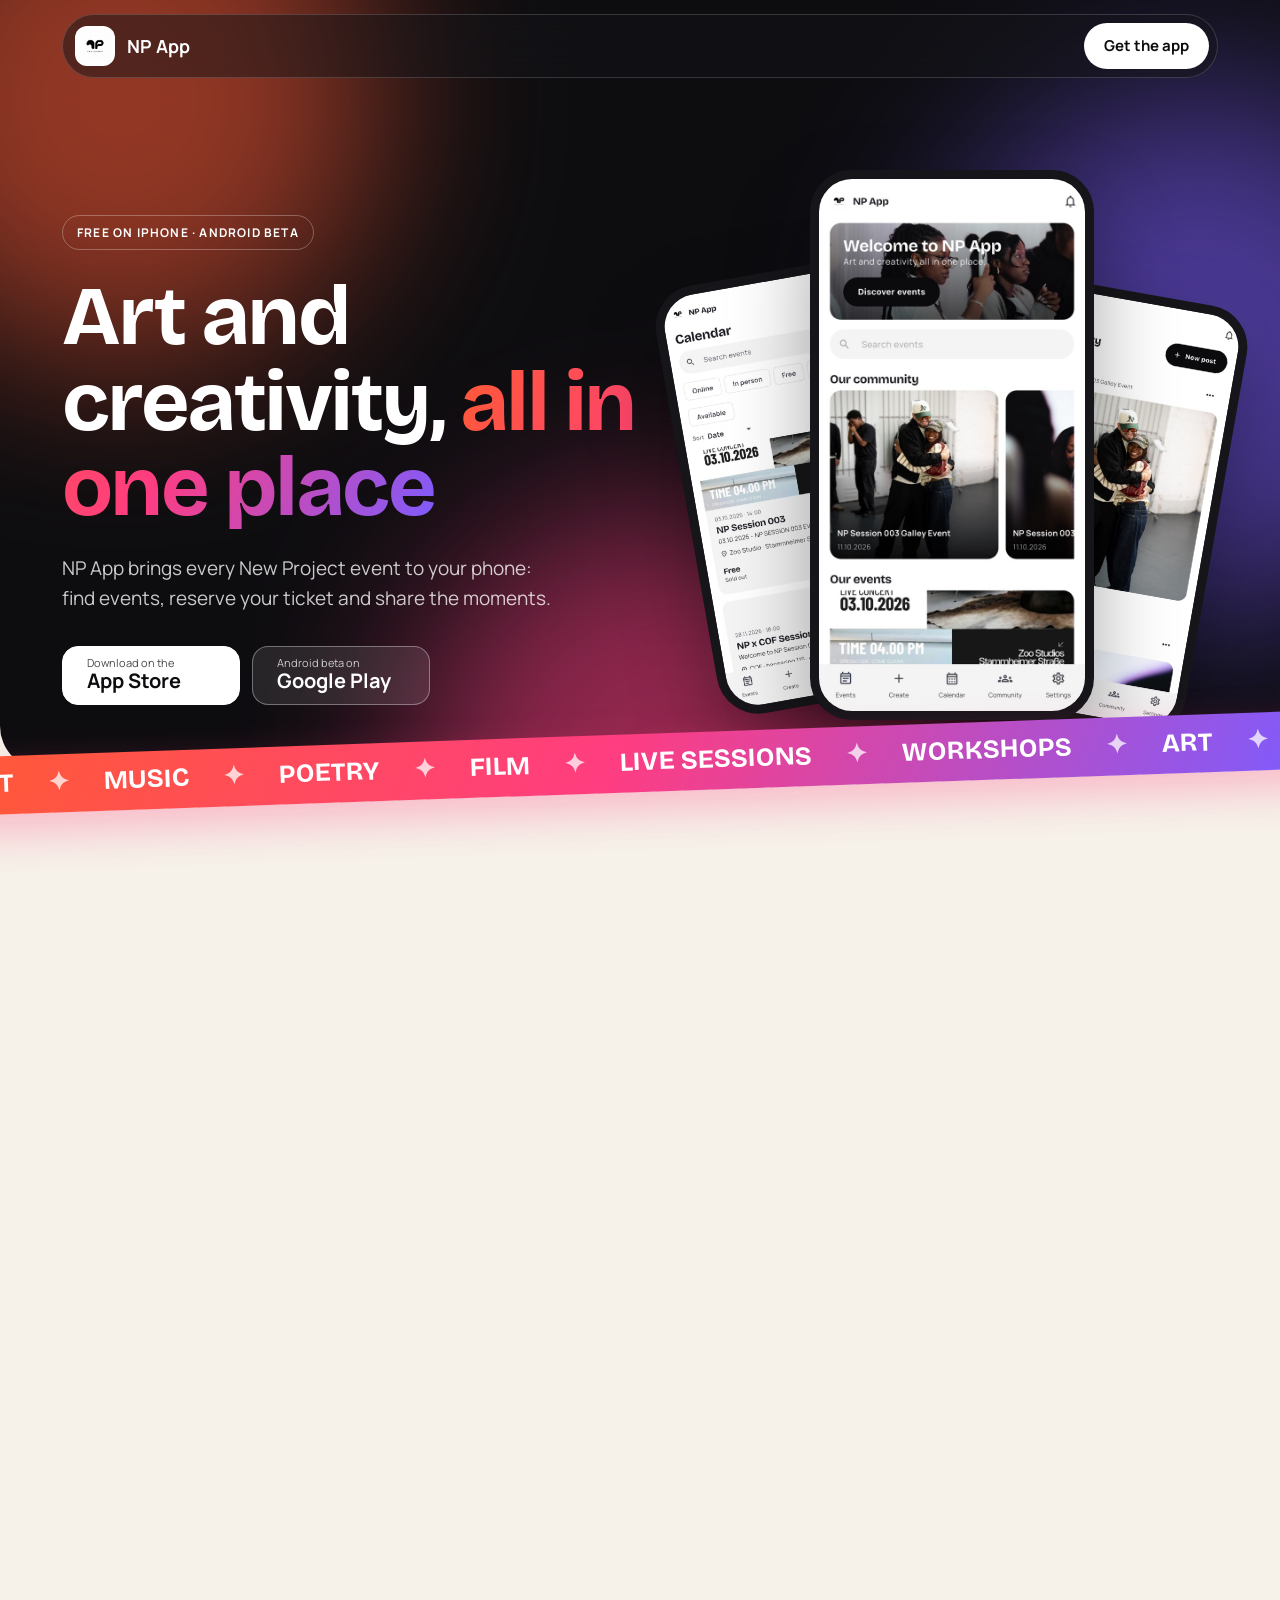
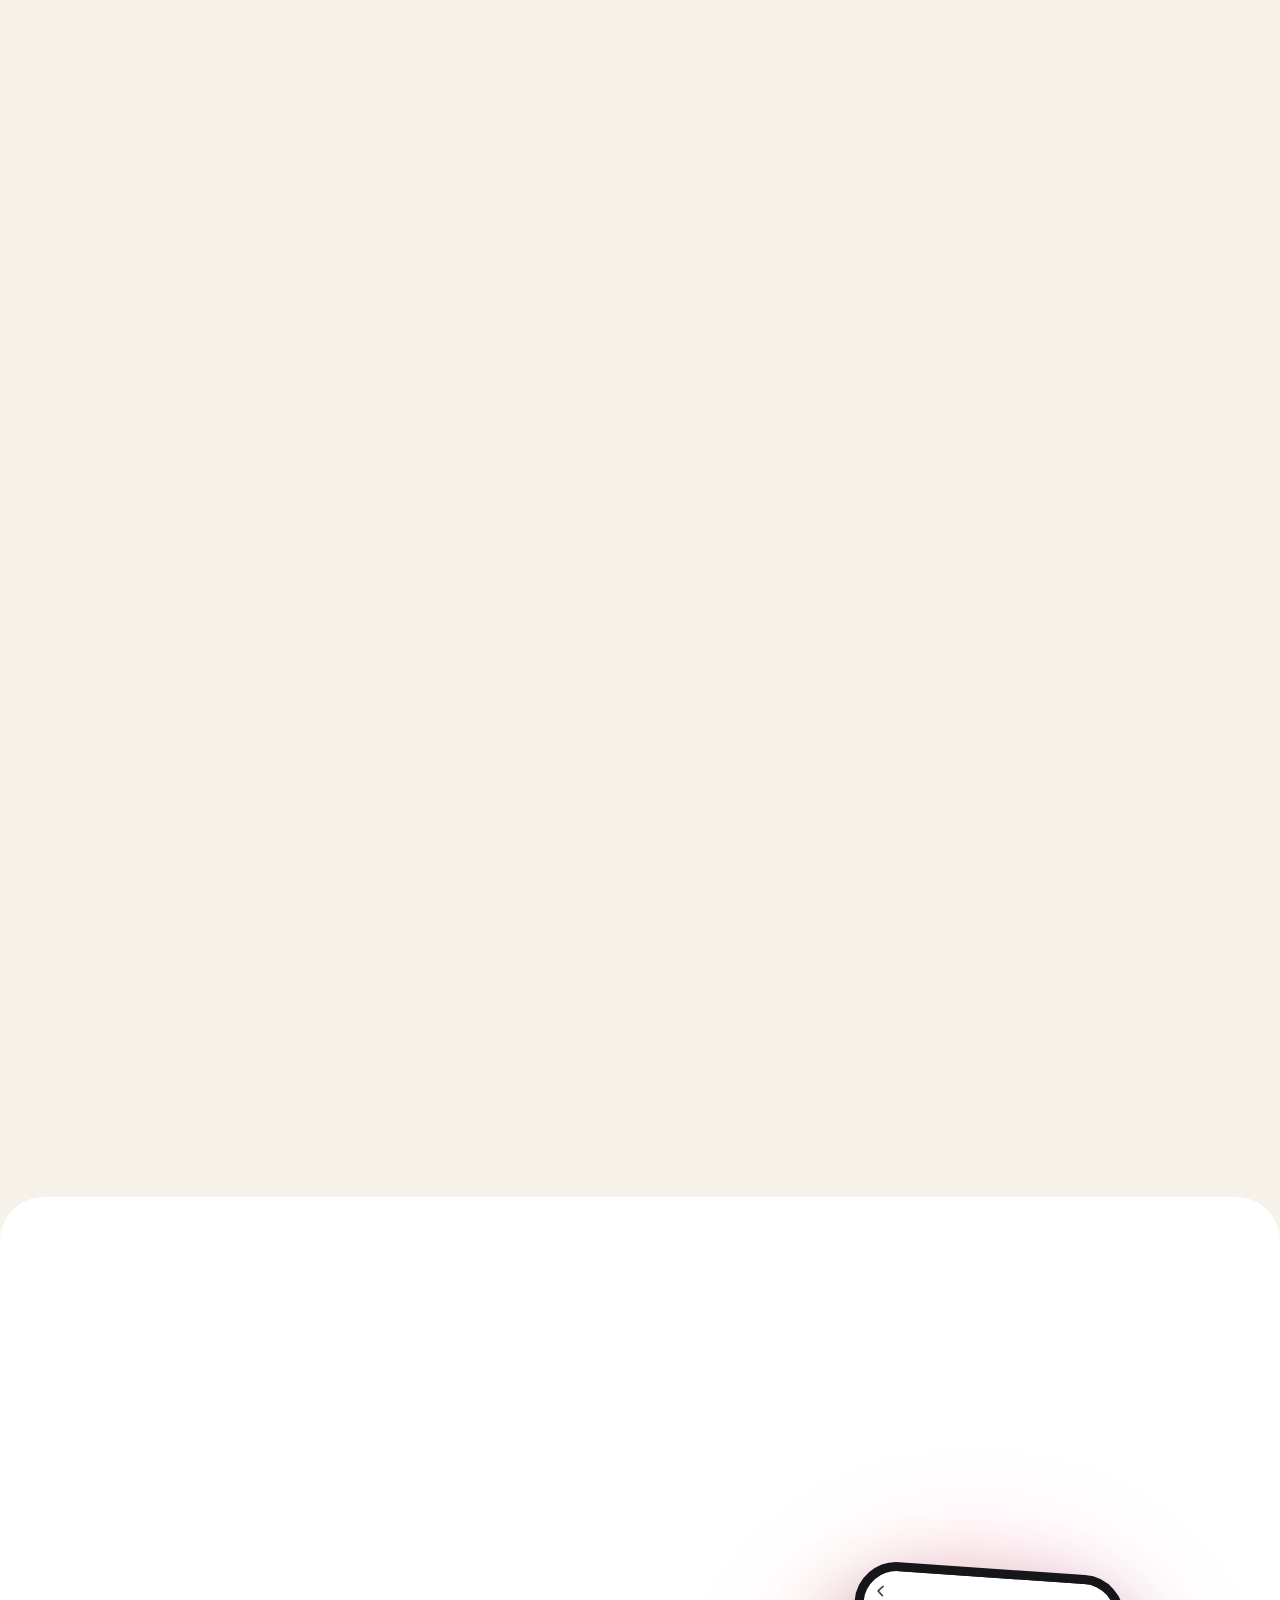
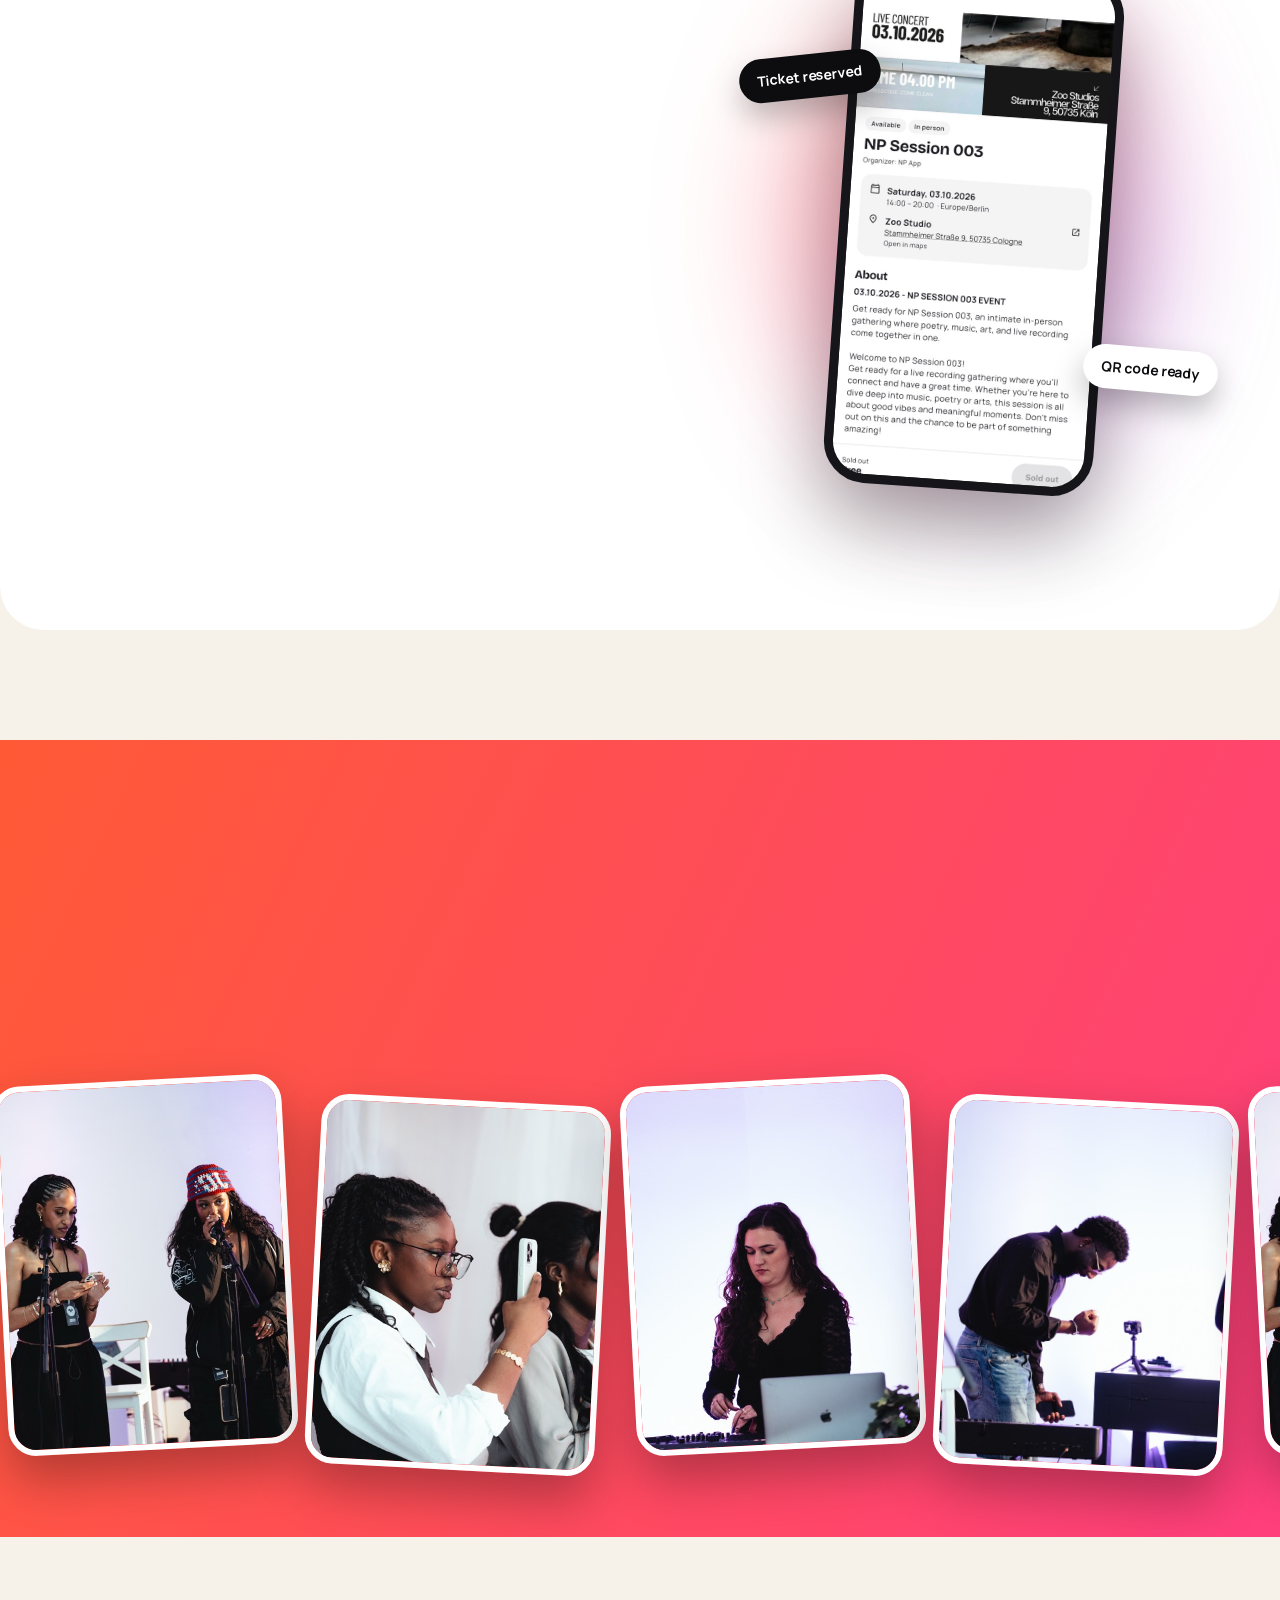
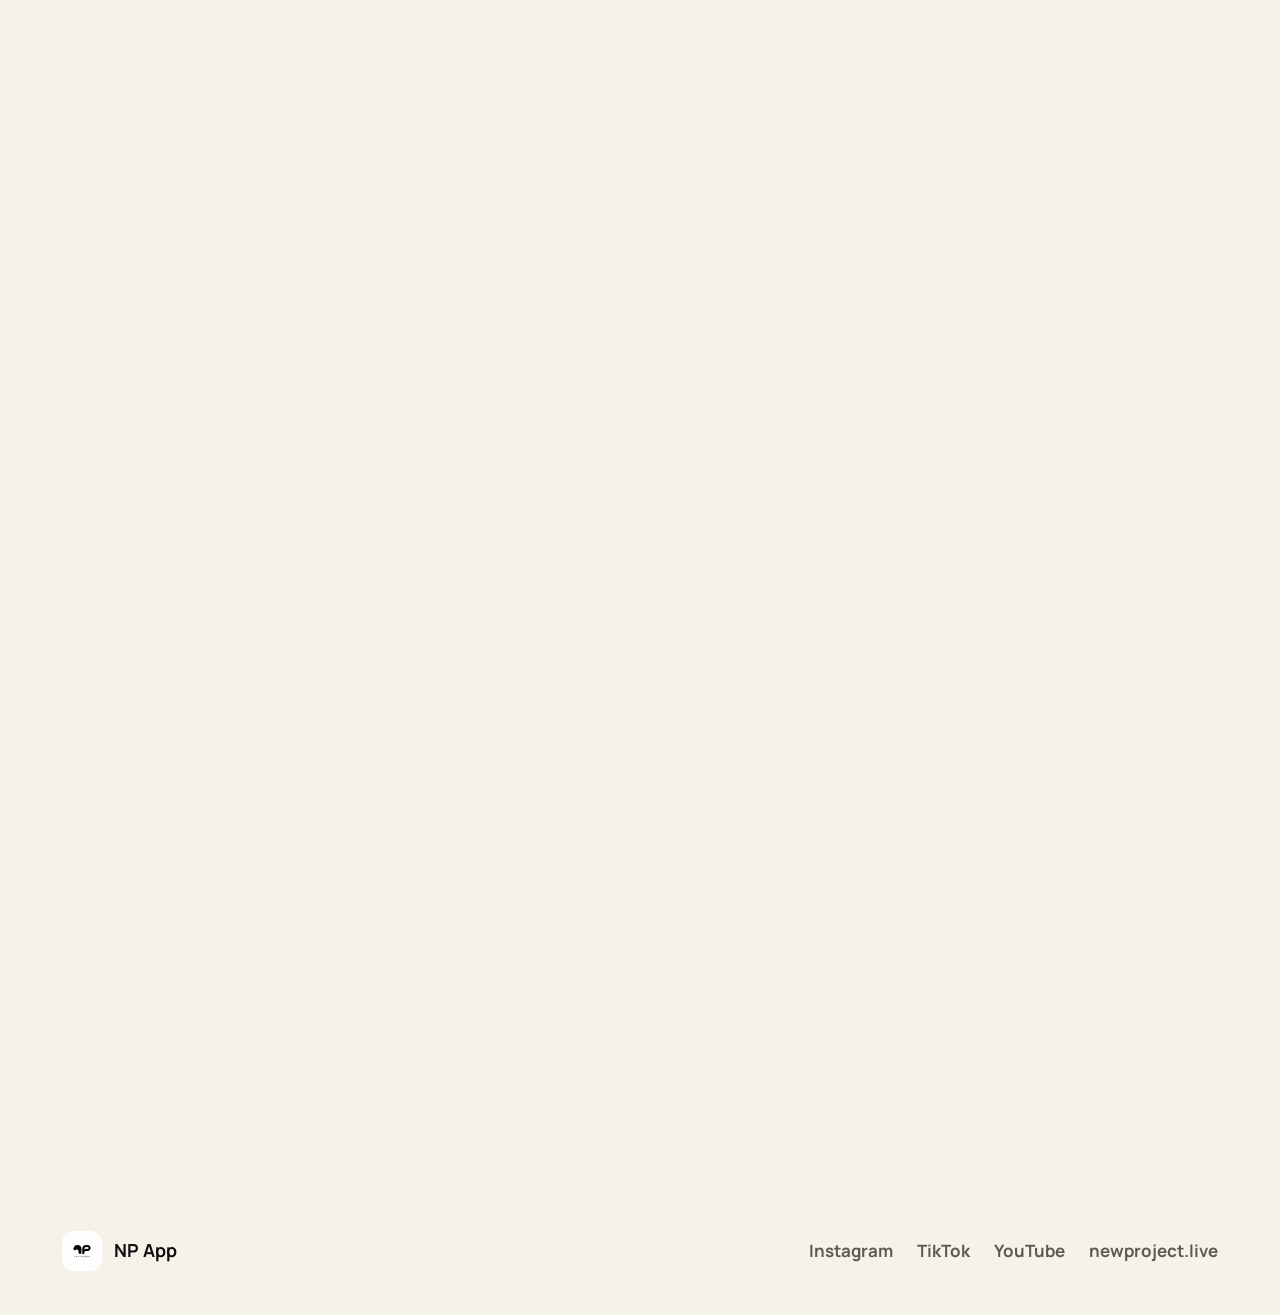
==== index.html @ d4862e3d "Landing page numbers: 1000+ members, 500+ tickets reserved Co-Authored-By: Claude Fable 5.2 <noreply" ====
<!DOCTYPE html>
<html lang="en">
<head>
    <meta charset="utf-8">
    <!-- Only this site's own files load: styles, fonts, images and one script for the motion. -->
    <meta http-equiv="Content-Security-Policy" content="default-src 'none'; script-src 'self'; style-src 'self'; img-src 'self'; font-src 'self'; form-action 'none'; base-uri 'none'">
    <meta name="referrer" content="no-referrer">
    <meta name="viewport" content="width=device-width, initial-scale=1">
    <title>NP App | New Project</title>
    <meta name="description" content="NP App brings every New Project event to your phone: find events, reserve your ticket and share the moments.">
    <meta property="og:title" content="NP App | New Project">
    <meta property="og:description" content="Find events, reserve your ticket and share the moments.">
    <meta property="og:image" content="https://app.newproject.live/booking/app-icon.png">
    <link rel="icon" type="image/png" href="booking/app-icon.png">
    <link rel="stylesheet" href="landing/base.css">
    <link rel="stylesheet" href="landing/sections.css">
    <link rel="stylesheet" href="landing/more.css">
    <link rel="stylesheet" href="landing/motion.css">
    <script src="landing/landing.js"></script>
</head>
<body>
    <header class="top"><div class="bar">
        <a class="brand" href="#top"><img src="booking/app-icon.png" alt="">NP App</a>
        <a class="get" href="#get">Get the app</a>
    </div></header>

    <!-- Hero: what the app is, the two downloads, three floating screens -->
    <section class="hero" id="top">
        <i class="blob a"></i><i class="blob b"></i><i class="blob c"></i>
        <div class="wrap">
            <div>
                <span class="kicker">Free on iPhone · Android beta</span>
                <h1>Art and creativity, <span class="grad">all in one place</span></h1>
                <p class="lead">NP App brings every New Project event to your phone: find events, reserve your ticket and share the moments.</p>
                <div class="stores">
                    <a class="btn" href="https://apps.apple.com/app/id6808212163"><small>Download on the</small>App Store</a>
                    <a class="btn ghost" href="#get"><small>Android beta on</small>Google Play</a>
                </div>
            </div>
            <div class="cluster">
                <div class="phone p2"><img src="landing/discover.jpg" alt="Event calendar in NP App"></div>
                <div class="phone p3"><img src="landing/community.jpg" alt="Community feed in NP App"></div>
                <div class="phone p1"><img src="landing/home.jpg" alt="NP App home screen"></div>
            </div>
        </div>
    </section>
    <div class="ticker" aria-hidden="true"><div class="track">
        <span>Art</span><span>Music</span><span>Poetry</span><span>Film</span><span>Live sessions</span><span>Workshops</span>
        <span>Art</span><span>Music</span><span>Poetry</span><span>Film</span><span>Live sessions</span><span>Workshops</span>
    </div></div>

    <section class="why wrap">
        <div class="head reveal">
            <span class="kicker">Our highlights</span>
            <h2>Why you will <span class="grad">love</span> the app</h2>
        </div>
        <div class="bento">
            <article class="tile wide t1 reveal">
                <h3>Every event in one place</h3>
                <p>Concerts, festivals, workshops and online sessions, with search, filters and clear time and location details.</p>
                <div class="phone"><img src="landing/discover.jpg" alt=""></div>
            </article>
            <article class="tile slim t2 reveal">
                <h3>Booked in a few steps</h3>
                <p>Pick a ticket, check your details, done. Your ticket is reserved instantly.</p>
                <div class="phone"><img src="landing/book.jpg" alt=""></div>
            </article>
            <article class="tile slim t3 reveal">
                <h3>Share the moments</h3>
                <p>Photos and videos from the events, right in the Community feed.</p>
                <div class="phone"><img src="landing/community.jpg" alt=""></div>
            </article>
            <article class="tile wide t4 reveal">
                <span class="kicker">For organizers</span>
                <h3>Create your own event</h3>
                <p>Register as an organizer and publish your own events on NP App: set up tickets, see who is coming and check guests in at the door.</p>
                <b class="pill a">Tickets</b><b class="pill b">Guest list</b><b class="pill c">Door check-in</b>
            </article>
        </div>
    </section>

    <section class="stats wrap">
        <div class="head reveal">
            <h2>A community that keeps growing</h2>
        </div>
        <div class="grid">
            <div class="stat reveal"><b class="grad" data-count="1000">1000+</b><span>Members</span></div>
            <div class="stat tilt reveal"><b class="grad" data-count="500">500+</b><span>Tickets reserved</span></div>
            <div class="stat reveal"><b class="grad" data-count="3" data-plain="1">3</b><span>Events so far</span></div>
        </div>
    </section>

    <section class="steps"><div class="wrap">
        <div class="head reveal">
            <span class="kicker">That easy</span>
            <h2>Four steps to your next favourite night</h2>
        </div>
        <div class="cols">
            <div>
                <div class="step reveal"><i>01</i><div><h3>Download the app</h3><p>Free on the App Store. Android is in beta.</p></div></div>
                <div class="step reveal"><i>02</i><div><h3>Create your account</h3><p>Sign up with your email, Apple or Google.</p></div></div>
                <div class="step reveal"><i>03</i><div><h3>Find your event</h3><p>Search, filter and open any event for time, place and tickets.</p></div></div>
                <div class="step reveal"><i>04</i><div><h3>Reserve and go</h3><p>Reserve your ticket and show its QR code at the door.</p></div></div>
            </div>
            <div class="stage">
                <b class="chip c1">Ticket reserved</b><b class="chip c2">QR code ready</b>
                <div class="phone"><img src="landing/book.jpg" alt="Event page in NP App"></div>
            </div>
        </div>
    </div></section>

    <!-- New Project in its own words, over real photos from the sessions -->
    <section class="band">
        <div class="wrap reveal">
            <span class="kicker">New Project</span>
            <h2>A creative space for art, music, poetry and film</h2>
        </div>
        <div class="reel"><div class="track">
            <img src="landing/moment1.jpg" alt="Two artists on stage at a New Project session"><img src="landing/moment2.jpg" alt="Guests filming a New Project session"><img src="landing/moment3.jpg" alt="DJ at a New Project session"><img src="landing/moment4.jpg" alt="Musician at a New Project session">
            <img src="landing/moment1.jpg" alt=""><img src="landing/moment2.jpg" alt=""><img src="landing/moment3.jpg" alt=""><img src="landing/moment4.jpg" alt="">
        </div></div>
    </section>

    <section class="faq wrap"><div class="cols">
        <div class="reveal">
            <h2>FAQs</h2>
            <p class="lead">Answers to the most common questions about NP App.</p>
        </div>
        <div>
            <details class="reveal"><summary>Is the app free?</summary><p>Yes. NP App is free to download. Ticket prices are set per event.</p></details>
            <details class="reveal"><summary>Do I need an account?</summary><p>To reserve a ticket, yes. Sign up with your email, Apple or Google.</p></details>
            <details class="reveal"><summary>Is there an Android app?</summary><p>Yes, as a beta. Follow the three steps below to install it from Google Play.</p></details>
            <details class="reveal"><summary>Can I reserve without the app?</summary><p>Yes. Every event has a web link where you can reserve with your email.</p></details>
            <details class="reveal"><summary>Can I host my own event?</summary><p>Yes. Choose "Register as organizer" when you create your account, then create your event in the app.</p></details>
        </div>
    </div></section>

    <!-- Downloads again, with the Android beta steps -->
    <section class="cta wrap" id="get"><div class="box reveal">
        <i class="blob a"></i><i class="blob b"></i>
        <div>
            <h2>Get NP App</h2>
            <p>Free on the App Store. On Android, join the beta in three steps.</p>
            <a class="btn" href="https://apps.apple.com/app/id6808212163"><small>Download on the</small>App Store</a>
        </div>
        <div class="beta">
            <h3>Android beta</h3>
            <p>Follow these steps from 1 to 3 in order to install.</p>
            <a href="https://groups.google.com/g/np-beta" target="_blank">1. Join the beta group</a>
            <a href="https://play.google.com/apps/testing/de.npapp.app" target="_blank">2. Become a beta</a>
            <a href="https://play.google.com/store/apps/details?id=de.npapp.app">3. Install from Google Play</a>
        </div>
    </div></section>

    <footer class="foot wrap">
        <a class="brand" href="#top"><img src="booking/app-icon.png" alt="">NP App</a>
        <nav>
            <a href="https://www.instagram.com/newproject.np">Instagram</a>
            <a href="https://www.tiktok.com/@newproject.np">TikTok</a>
            <a href="https://www.youtube.com/@newproject.np">YouTube</a>
            <a href="https://newproject.live">newproject.live</a>
        </nav>
    </footer>
</body>
</html>
---- landing/base.css ----
/* Type, colours and the pieces every section shares: header, buttons, phone frame. */
@font-face { font-family: "Bricolage"; font-weight: 700; font-display: swap;
             src: url("fonts/BricolageGrotesque-Bold.ttf") format("truetype"); }
@font-face { font-family: "Manrope"; font-weight: 400; font-display: swap;
             src: url("fonts/Manrope-Regular.ttf") format("truetype"); }
@font-face { font-family: "Manrope"; font-weight: 700; font-display: swap;
             src: url("fonts/Manrope-Bold.ttf") format("truetype"); }
:root { --ink: #0d0d10; --paper: #f6f2ea; --card: #ffffff; --muted: #5d5a55; --line: rgba(13,13,16,.1);
        --hot: #ff5a36; --pink: #ff3d81; --violet: #7c5cff;
        --grad: linear-gradient(115deg, var(--hot), var(--pink) 48%, var(--violet));
        --ease: cubic-bezier(.2,.8,.2,1); }
* { box-sizing: border-box; }
html { scroll-behavior: smooth; }
body { margin: 0; overflow-x: hidden; background: var(--paper); color: var(--ink);
       font: 400 17px/1.6 "Manrope", -apple-system, BlinkMacSystemFont, "Segoe UI", Roboto, sans-serif; }
h1, h2, h3 { margin: 0; font-family: "Bricolage", "Manrope", sans-serif; font-weight: 700;
             letter-spacing: -0.03em; line-height: 1.02; }
h1 { font-size: clamp(44px, 6.6vw, 84px); }
h2 { font-size: clamp(34px, 4.8vw, 60px); }
h3 { font-size: clamp(23px, 2.4vw, 30px); line-height: 1.1; }
p { margin: 0; color: var(--muted); }
.wrap { width: 100%; max-width: 1200px; margin: 0 auto; padding: 0 22px; }
.grad { background: var(--grad); -webkit-background-clip: text; background-clip: text; color: transparent; }
.kicker { display: inline-block; padding: 7px 14px; border: 1px solid var(--line); border-radius: 99px;
          font-size: 12px; font-weight: 700; letter-spacing: .1em; text-transform: uppercase; }
.head { max-width: 780px; margin: 0 auto 56px; text-align: center; }
.head h2 { margin-top: 18px; }
.lead { margin: 22px 0 32px; font-size: 19px; }
/* Floating glass bar that follows the page. */
.top { position: fixed; z-index: 20; top: 14px; left: 0; right: 0; padding: 0 16px; }
.bar { display: flex; align-items: center; justify-content: space-between; max-width: 1156px;
       margin: 0 auto; padding: 8px 8px 8px 12px; border: 1px solid rgba(255,255,255,.16);
       border-radius: 99px; background: rgba(20,20,24,.5); -webkit-backdrop-filter: blur(18px);
       backdrop-filter: blur(18px); transition: background .4s, box-shadow .4s; }
.bar.stuck { background: rgba(13,13,16,.86); box-shadow: 0 14px 34px rgba(0,0,0,.25); }
.brand { display: inline-flex; align-items: center; gap: 12px; color: inherit; font-weight: 700;
         font-size: 18px; text-decoration: none; }
.bar .brand { color: #fff; }
.brand img { width: 40px; height: 40px; border-radius: 12px; }
.get { padding: 11px 20px; border-radius: 99px; background: #fff; color: var(--ink); font-size: 15px;
       font-weight: 700; text-decoration: none; transition: transform .3s var(--ease); }
.get:hover { transform: scale(1.06); }
.stores { display: flex; flex-wrap: wrap; gap: 12px; }
.btn { display: inline-flex; flex-direction: column; justify-content: center; min-width: 178px;
       padding: 10px 24px 12px; border: 1px solid #fff; border-radius: 16px; background: #fff;
       color: var(--ink); font-size: 20px; font-weight: 700; line-height: 1.15; text-decoration: none;
       transition: transform .3s var(--ease), box-shadow .3s; }
.btn small { font-size: 11px; font-weight: 400; opacity: .75; }
.btn:hover { transform: translateY(-4px) scale(1.03); box-shadow: 0 16px 34px rgba(0,0,0,.3); }
.btn.ghost { border-color: rgba(255,255,255,.35); background: rgba(255,255,255,.1); color: #fff; }
/* A phone drawn around a screenshot. --r tilts it; motion.css makes it float. */
.phone { position: relative; flex: none; width: 270px; border: 9px solid #16161a; border-radius: 42px;
         overflow: hidden; background: #16161a; box-shadow: 0 40px 80px rgba(0,0,0,.35);
         transform: rotate(var(--r, 0deg)); }
.phone img { display: block; width: 100%; }
/* Soft colour clouds behind the dark areas. */
.blob { position: absolute; width: 520px; height: 520px; border-radius: 50%; filter: blur(90px);
        opacity: .55; pointer-events: none; }
.blob.a { top: -160px; left: -140px; background: var(--hot); }
.blob.b { top: 12%; right: -180px; background: var(--violet); }
.blob.c { bottom: -260px; left: 32%; background: var(--pink); }
---- landing/sections.css ----
/* Hero, the moving word strip, the highlight tiles and the numbers. */
.hero { position: relative; overflow: hidden; padding-top: 150px; border-radius: 0 0 44px 44px;
        background: var(--ink); color: #fff; }
.hero .wrap { position: relative; display: grid; grid-template-columns: minmax(0, 1fr); gap: 34px;
              align-items: center; }
.hero .kicker { margin-bottom: 24px; border-color: rgba(255,255,255,.28); }
.hero .lead { max-width: 500px; color: rgba(255,255,255,.78); }
.cluster { position: relative; height: 480px; }
.cluster .phone { position: absolute; }
.cluster .p1 { z-index: 2; top: 20px; left: calc(50% - 118px); width: 236px; }
.cluster .p2 { --r: -10deg; top: 100px; left: -24px; width: 186px; }
.cluster .p3 { --r: 10deg; top: 120px; right: -24px; width: 186px; }
@media (min-width: 940px) {
  .hero .wrap { grid-template-columns: minmax(0, 1.05fr) minmax(0, .95fr); }
  .cluster { height: 620px; }
  .cluster .p1 { left: calc(50% - 142px); width: 284px; }
  .cluster .p2 { top: 120px; left: 0; width: 226px; }
  .cluster .p3 { top: 140px; right: 0; width: 226px; }
}
.ticker { position: relative; z-index: 3; width: 106vw; margin: -36px 0 0 -3vw; padding: 15px 0;
          overflow: hidden; background: var(--grad); color: #fff; white-space: nowrap;
          transform: rotate(-2deg); box-shadow: 0 18px 44px rgba(255,61,129,.32); }
.ticker .track, .reel .track { display: inline-flex; }
.ticker span { margin-right: 34px; font: 700 26px/1 "Bricolage", sans-serif; text-transform: uppercase; }
.ticker span::after { content: '✦'; margin-left: 34px; opacity: .75; }
.why { padding-top: 120px; padding-bottom: 100px; }
.bento { display: grid; grid-template-columns: repeat(6, minmax(0, 1fr)); gap: 20px; }
.tile { position: relative; grid-column: span 6; min-height: 540px; padding: 34px; overflow: hidden;
        border-radius: 32px; transition: transform .45s var(--ease), box-shadow .45s; }
.bento .tile:hover { transform: translateY(-8px) rotate(-.5deg); box-shadow: 0 30px 60px rgba(13,13,16,.16); }
.tile p { max-width: 340px; margin-top: 12px; color: rgba(13,13,16,.7); }
.t1 { background: #ffdfd3; } .t2 { background: #e5dcff; } .t3 { background: #ffe9b8; }
.t4 { min-height: 0; padding-bottom: 170px; color: #fff;
      background: radial-gradient(circle at 88% 96%, rgba(124,92,255,.6), transparent 52%),
                  radial-gradient(circle at 52% 128%, rgba(255,90,54,.5), transparent 50%), var(--ink); }
.t4 p { color: rgba(255,255,255,.72); }
.t4 .kicker { margin-bottom: 18px; border-color: rgba(255,255,255,.28); }
.tile .phone { --r: -5deg; position: absolute; bottom: -190px; left: calc(50% - 108px); width: 216px;
               transition: transform .6s var(--ease); }
.tile:hover .phone { transform: rotate(0deg) translateY(-18px); }
.pill { position: absolute; padding: 12px 20px; border-radius: 99px; background: var(--grad); color: #fff;
        font-size: 15px; box-shadow: 0 14px 30px rgba(0,0,0,.35); transform: rotate(var(--r, 0deg)); }
.pill.a { --r: -7deg; right: 10%; bottom: 96px; }
.pill.b { --r: 5deg; bottom: 34px; left: 34px; background: #fff; color: var(--ink); }
.pill.c { --r: -3deg; right: 6%; bottom: 28px; background: #26262c; }
@media (min-width: 900px) {
  .tile { min-height: 470px; }
  .tile.wide { grid-column: span 4; } .tile.slim { grid-column: span 2; }
  .tile.slim { min-height: 540px; }
  .tile.wide .phone { --r: 7deg; right: 54px; bottom: -170px; left: auto; width: 240px; }
  .t4 { padding: 44px; }
  .pill.a { right: 12%; bottom: 46%; } .pill.b { right: 34%; bottom: 14%; left: auto; }
  .pill.c { bottom: 12%; }
}
.stats { padding-bottom: 120px; }
.stats .head { margin-bottom: 44px; }
.stats .grid { display: grid; grid-template-columns: repeat(auto-fit, minmax(240px, 1fr)); gap: 20px; }
.stat { padding: 34px; border: 1px solid var(--line); border-radius: 30px; background: var(--card);
        transition: transform .45s var(--ease); }
.stat.tilt { transform: rotate(-2deg); }
.stats .stat:hover { transform: translateY(-8px) rotate(1deg); }
.stat b { display: block; font: 700 clamp(64px, 8vw, 104px)/1 "Bricolage", sans-serif; letter-spacing: -0.04em; }
.stat span { display: block; margin-top: 10px; font-weight: 700; }
---- landing/more.css ----
/* The four steps, the New Project band with photos, FAQs, the last download box, footer. */
.steps { padding: 110px 0; border-radius: 44px; background: var(--card); }
.cols { display: grid; grid-template-columns: minmax(0, 1fr); gap: 44px; align-items: center; }
@media (min-width: 940px) { .cols { grid-template-columns: minmax(0, 1.1fr) minmax(0, .9fr); gap: 70px; } }
.step { display: flex; gap: 20px; padding: 24px 0; border-top: 1px solid var(--line); }
.step i { display: grid; flex: none; place-items: center; width: 56px; height: 56px; border-radius: 18px;
          background: var(--paper); font: 700 20px/1 "Bricolage", sans-serif;
          transition: transform .4s var(--ease), background .4s, color .4s; }
.step:hover i { background: var(--ink); color: #fff; transform: rotate(-10deg) scale(1.1); }
.step h3 { margin-bottom: 6px; font-size: 24px; }
.stage { position: relative; display: flex; justify-content: center; padding: 30px 0; }
.stage::before { content: ''; position: absolute; inset: 10% 14%; border-radius: 50%;
                 background: var(--grad); filter: blur(70px); opacity: .5; }
.stage .phone { --r: 4deg; }
.chip { position: absolute; z-index: 2; padding: 11px 18px; border-radius: 99px; background: var(--ink);
        color: #fff; font-size: 14px; box-shadow: 0 14px 30px rgba(0,0,0,.25);
        transform: rotate(var(--r, 0deg)); }
.chip.c1 { --r: -6deg; top: 20%; left: 2%; }
.chip.c2 { --r: 5deg; right: 0; bottom: 22%; background: #fff; color: var(--ink); }
.band { margin-top: 110px; padding-top: 100px; overflow: hidden; background: var(--grad);
        background-size: 220% 220%; color: #fff; text-align: center; }
.band .kicker { border-color: rgba(255,255,255,.5); }
.band h2 { max-width: 900px; margin: 18px auto 0; }
.reel { padding: 64px 0 80px; white-space: nowrap; }
.reel img { width: 290px; height: 370px; margin-right: 24px; border: 6px solid #fff; border-radius: 28px;
            object-fit: cover; box-shadow: 0 24px 50px rgba(0,0,0,.3); transform: rotate(-3deg); }
.reel img:nth-child(even) { transform: rotate(3deg) translateY(20px); }
.faq { padding-top: 110px; padding-bottom: 110px; }
.faq .cols { align-items: start; }
.faq .lead { margin-bottom: 0; }
details { margin-bottom: 14px; border: 1px solid var(--line); border-radius: 22px; background: var(--card);
          transition: box-shadow .4s; }
details[open] { box-shadow: 0 18px 40px rgba(13,13,16,.1); }
summary { position: relative; padding: 24px 70px 24px 26px; font-size: 18px; font-weight: 700;
          cursor: pointer; list-style: none; }
summary::-webkit-details-marker { display: none; }
summary::after { content: '+'; position: absolute; top: 17px; right: 20px; display: grid;
                 place-items: center; width: 38px; height: 38px; border-radius: 50%;
                 background: var(--paper); font-size: 24px; font-weight: 400;
                 transition: transform .4s var(--ease), background .4s, color .4s; }
details[open] summary::after { background: var(--ink); color: #fff; transform: rotate(45deg); }
details p { padding: 0 26px 26px; }
.cta { padding-bottom: 90px; }
.box { position: relative; display: grid; grid-template-columns: minmax(0, 1fr); gap: 40px;
       align-items: center; padding: 56px 28px; overflow: hidden; border-radius: 44px;
       background: var(--ink); color: #fff; }
@media (min-width: 940px) { .box { grid-template-columns: 1fr 1fr; padding: 84px 70px; } }
.box > div { position: relative; }
.box p { margin: 18px 0 28px; color: rgba(255,255,255,.76); }
.beta { padding: 30px; border: 1px solid rgba(255,255,255,.18); border-radius: 28px;
        background: rgba(255,255,255,.08); -webkit-backdrop-filter: blur(12px); backdrop-filter: blur(12px); }
.beta p { margin: 10px 0 18px; }
.beta a { display: block; padding: 15px; margin-top: 12px; border: 1px solid rgba(255,255,255,.35);
          border-radius: 16px; color: #fff; font-weight: 700; text-align: center; text-decoration: none;
          transition: transform .3s var(--ease), background .3s, color .3s; }
.beta a:hover { background: #fff; color: var(--ink); transform: translateX(8px); }
.foot { display: flex; flex-wrap: wrap; gap: 18px 30px; align-items: center; justify-content: space-between;
        padding-bottom: 44px; }
.foot nav { display: flex; flex-wrap: wrap; gap: 8px 24px; }
.foot nav a { color: var(--muted); font-weight: 700; text-decoration: none; transition: color .3s; }
.foot nav a:hover { color: var(--ink); }
---- landing/motion.css ----
/* Everything that moves. With "reduce motion" switched on, the page stays still. */
@keyframes float { 50% { translate: 0 -16px; } }
@keyframes drift { 50% { transform: translate(70px, 46px) scale(1.18); } }
@keyframes slide { to { transform: translateX(-50%); } }
@keyframes shift { 50% { background-position: 100% 50%; } }
@keyframes rise { from { opacity: 0; translate: 0 48px; } }
.cluster .phone, .stage .phone, .chip, .pill { animation: float 6s ease-in-out infinite; }
.cluster .p2, .chip.c2, .pill.b { animation-delay: -2s; }
.cluster .p3, .pill.c { animation-delay: -4s; }
.blob { animation: drift 16s ease-in-out infinite; }
.blob.b { animation-duration: 21s; animation-direction: reverse; }
.blob.c { animation-duration: 25s; }
.ticker .track { animation: slide 26s linear infinite; }
.reel .track { animation: slide 38s linear infinite; }
.reel:hover .track { animation-play-state: paused; }
.band { animation: shift 14s ease-in-out infinite; }
/* The hero comes in on load; the rest rises as it scrolls into view (landing.js adds "in"). */
.hero .kicker, .hero h1, .hero .lead, .hero .stores { animation: rise .9s var(--ease) backwards; }
.hero h1 { animation-delay: .1s; } .hero .lead { animation-delay: .2s; } .hero .stores { animation-delay: .3s; }
.js .reveal { opacity: 0; }
.js .reveal.in { opacity: 1; animation: rise .9s var(--ease) backwards; animation-delay: var(--d, 0s); }
@media (prefers-reduced-motion: reduce) {
  *, *::before, *::after { animation: none !important; transition: none !important; }
  .js .reveal { opacity: 1; }
  html { scroll-behavior: auto; }
}
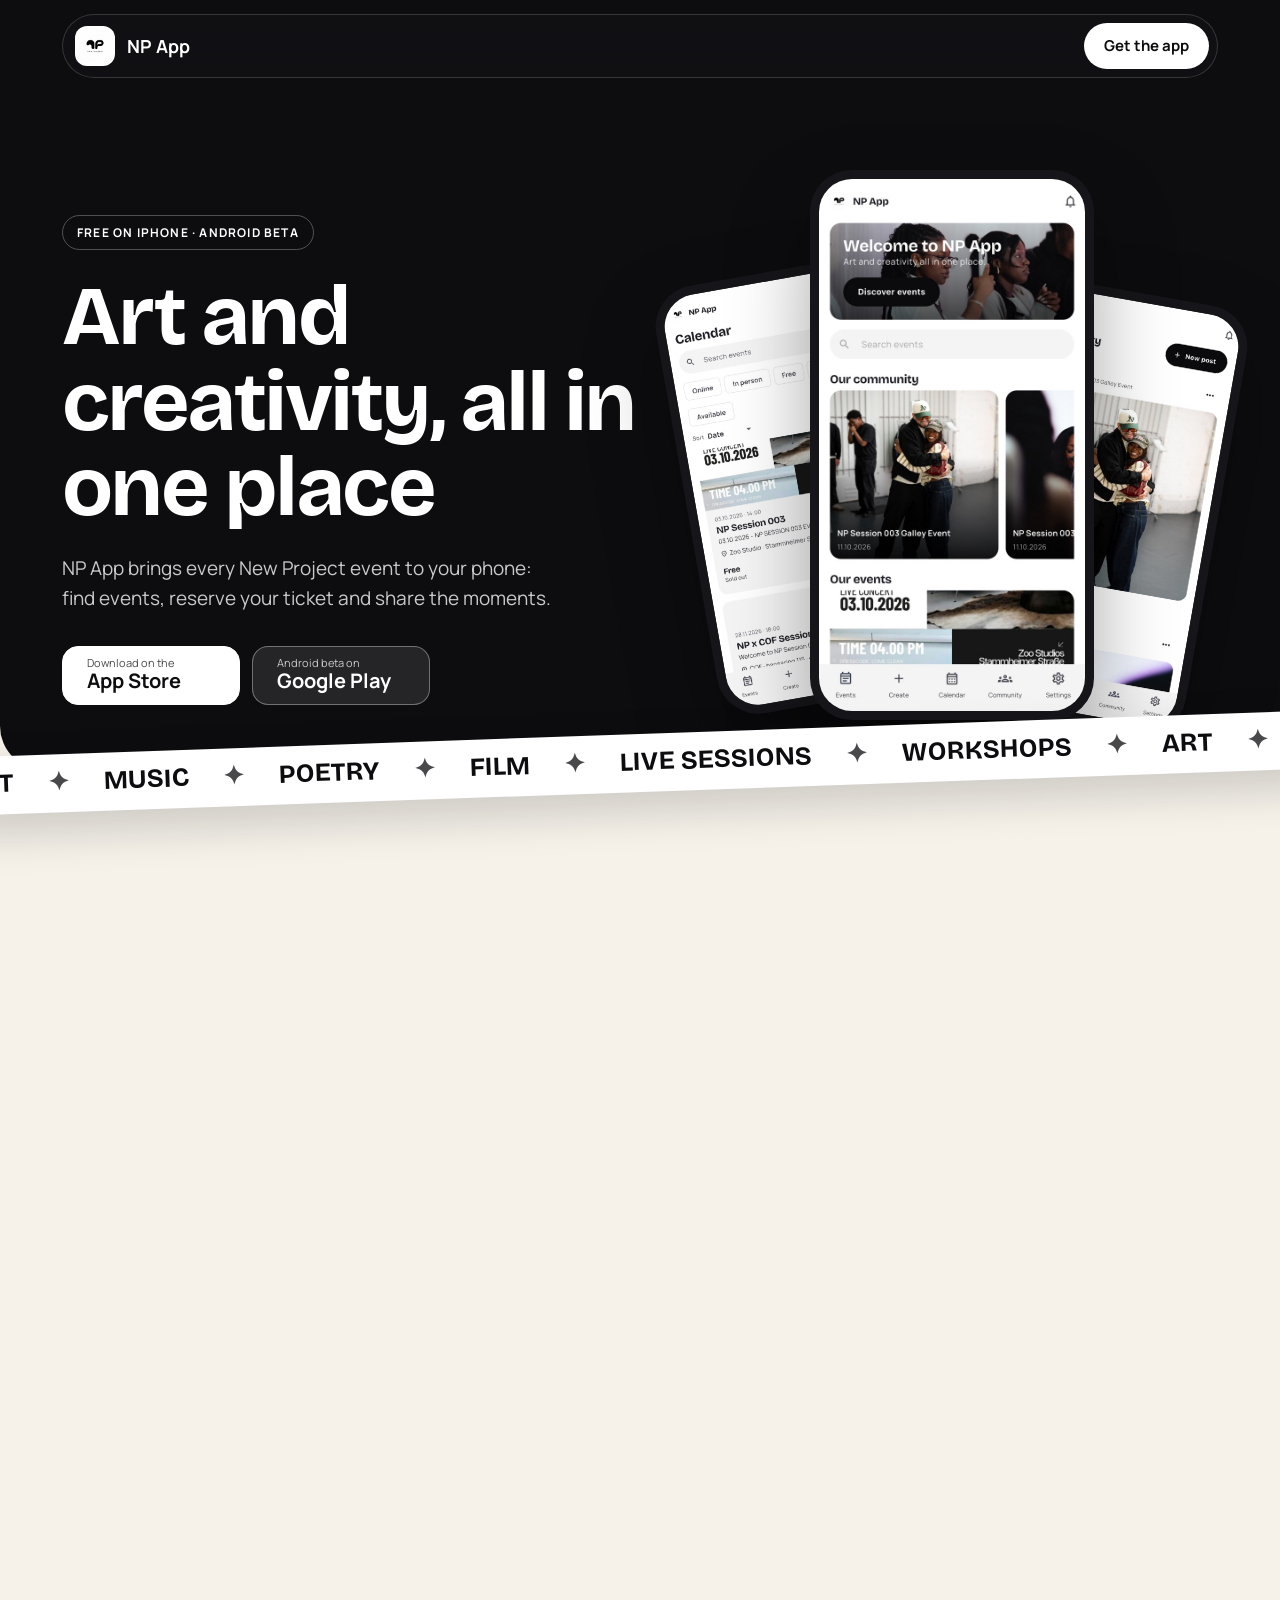
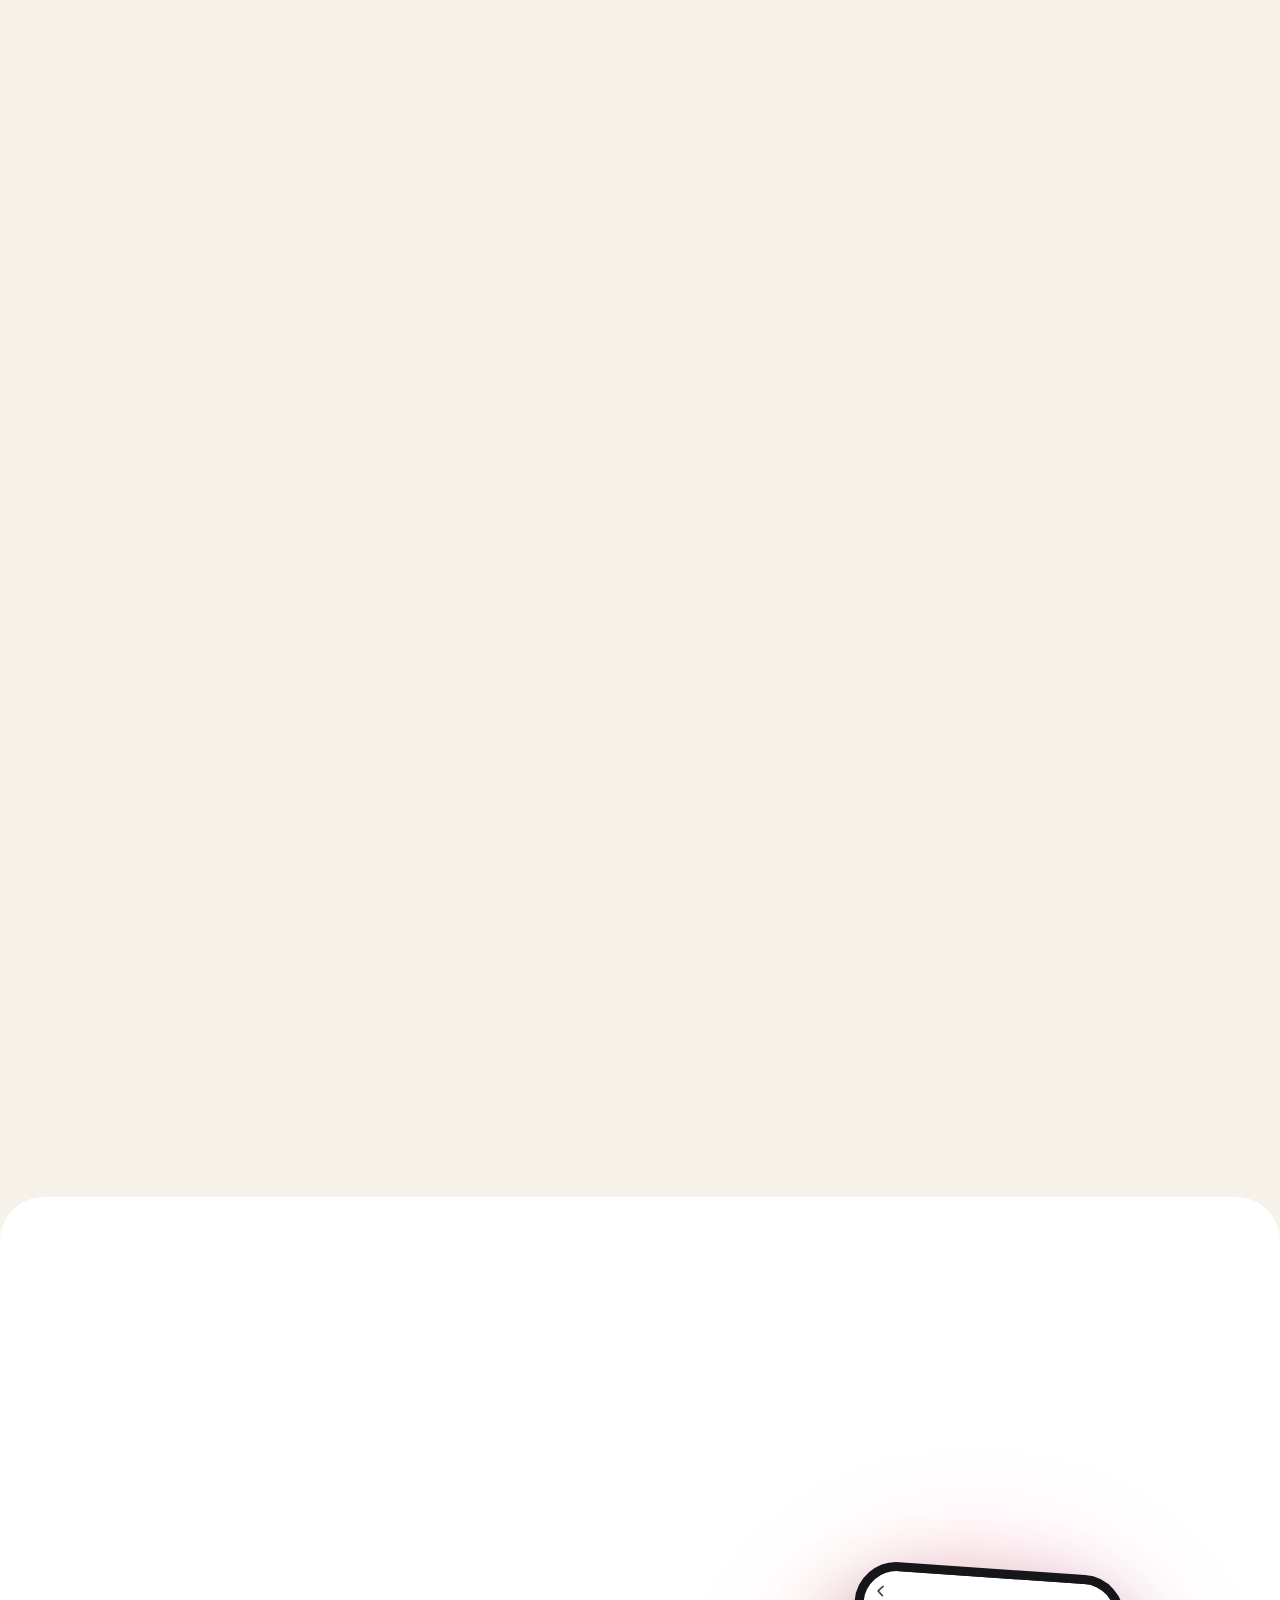
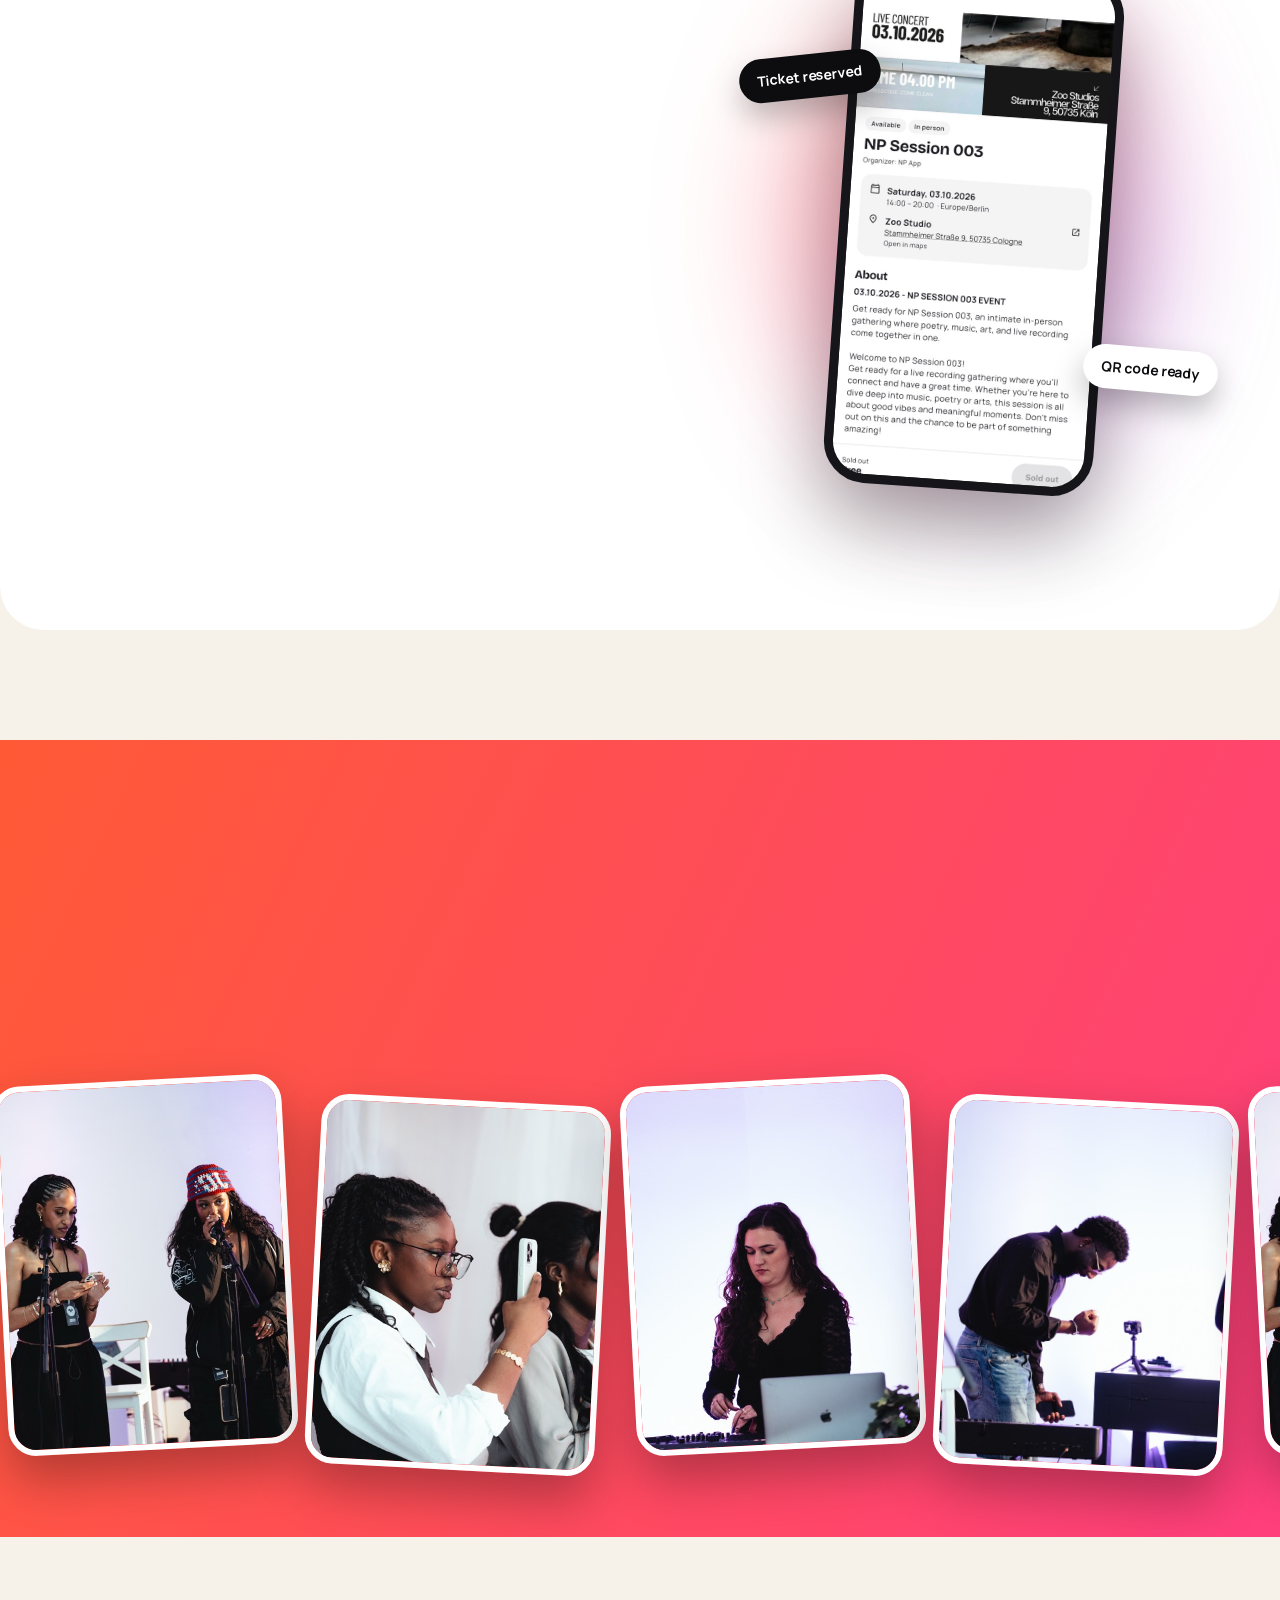
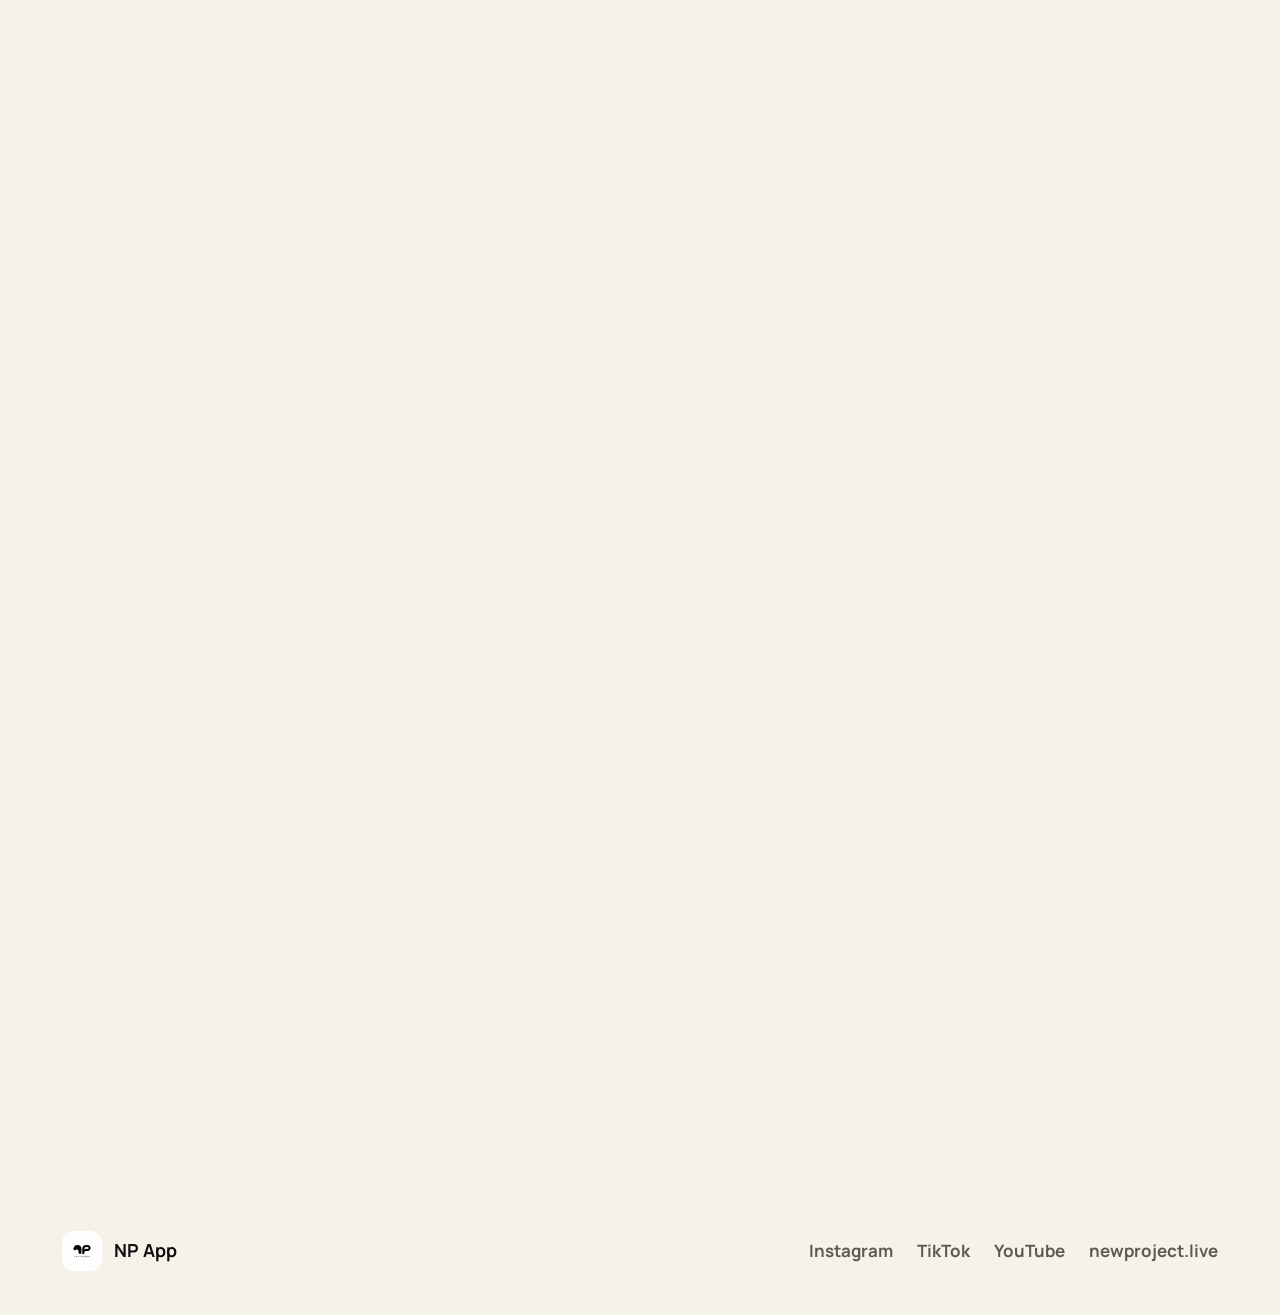
==== commit 685d2f3f: "Plain black hero with a white word strip; members shown as 1K+ Co-Authored-By: Claude Fable 5.2 <nor" ====
--- a/index.html
+++ b/index.html
@@ -26,11 +26,10 @@
 
     <!-- Hero: what the app is, the two downloads, three floating screens -->
     <section class="hero" id="top">
-        <i class="blob a"></i><i class="blob b"></i><i class="blob c"></i>
         <div class="wrap">
             <div>
                 <span class="kicker">Free on iPhone · Android beta</span>
-                <h1>Art and creativity, <span class="grad">all in one place</span></h1>
+                <h1>Art and creativity, all in one place</h1>
                 <p class="lead">NP App brings every New Project event to your phone: find events, reserve your ticket and share the moments.</p>
                 <div class="stores">
                     <a class="btn" href="https://apps.apple.com/app/id6808212163"><small>Download on the</small>App Store</a>
@@ -84,7 +83,7 @@
             <h2>A community that keeps growing</h2>
         </div>
         <div class="grid">
-            <div class="stat reveal"><b class="grad" data-count="1000">1000+</b><span>Members</span></div>
+            <div class="stat reveal"><b class="grad">1K+</b><span>Members</span></div>
             <div class="stat tilt reveal"><b class="grad" data-count="500">500+</b><span>Tickets reserved</span></div>
             <div class="stat reveal"><b class="grad" data-count="3" data-plain="1">3</b><span>Events so far</span></div>
         </div>
--- a/landing/sections.css
+++ b/landing/sections.css
@@ -18,8 +18,8 @@
   .cluster .p3 { top: 140px; right: 0; width: 226px; }
 }
 .ticker { position: relative; z-index: 3; width: 106vw; margin: -36px 0 0 -3vw; padding: 15px 0;
-          overflow: hidden; background: var(--grad); color: #fff; white-space: nowrap;
-          transform: rotate(-2deg); box-shadow: 0 18px 44px rgba(255,61,129,.32); }
+          overflow: hidden; background: #fff; color: var(--ink); white-space: nowrap;
+          transform: rotate(-2deg); box-shadow: 0 18px 44px rgba(13,13,16,.18); }
 .ticker .track, .reel .track { display: inline-flex; }
 .ticker span { margin-right: 34px; font: 700 26px/1 "Bricolage", sans-serif; text-transform: uppercase; }
 .ticker span::after { content: '✦'; margin-left: 34px; opacity: .75; }
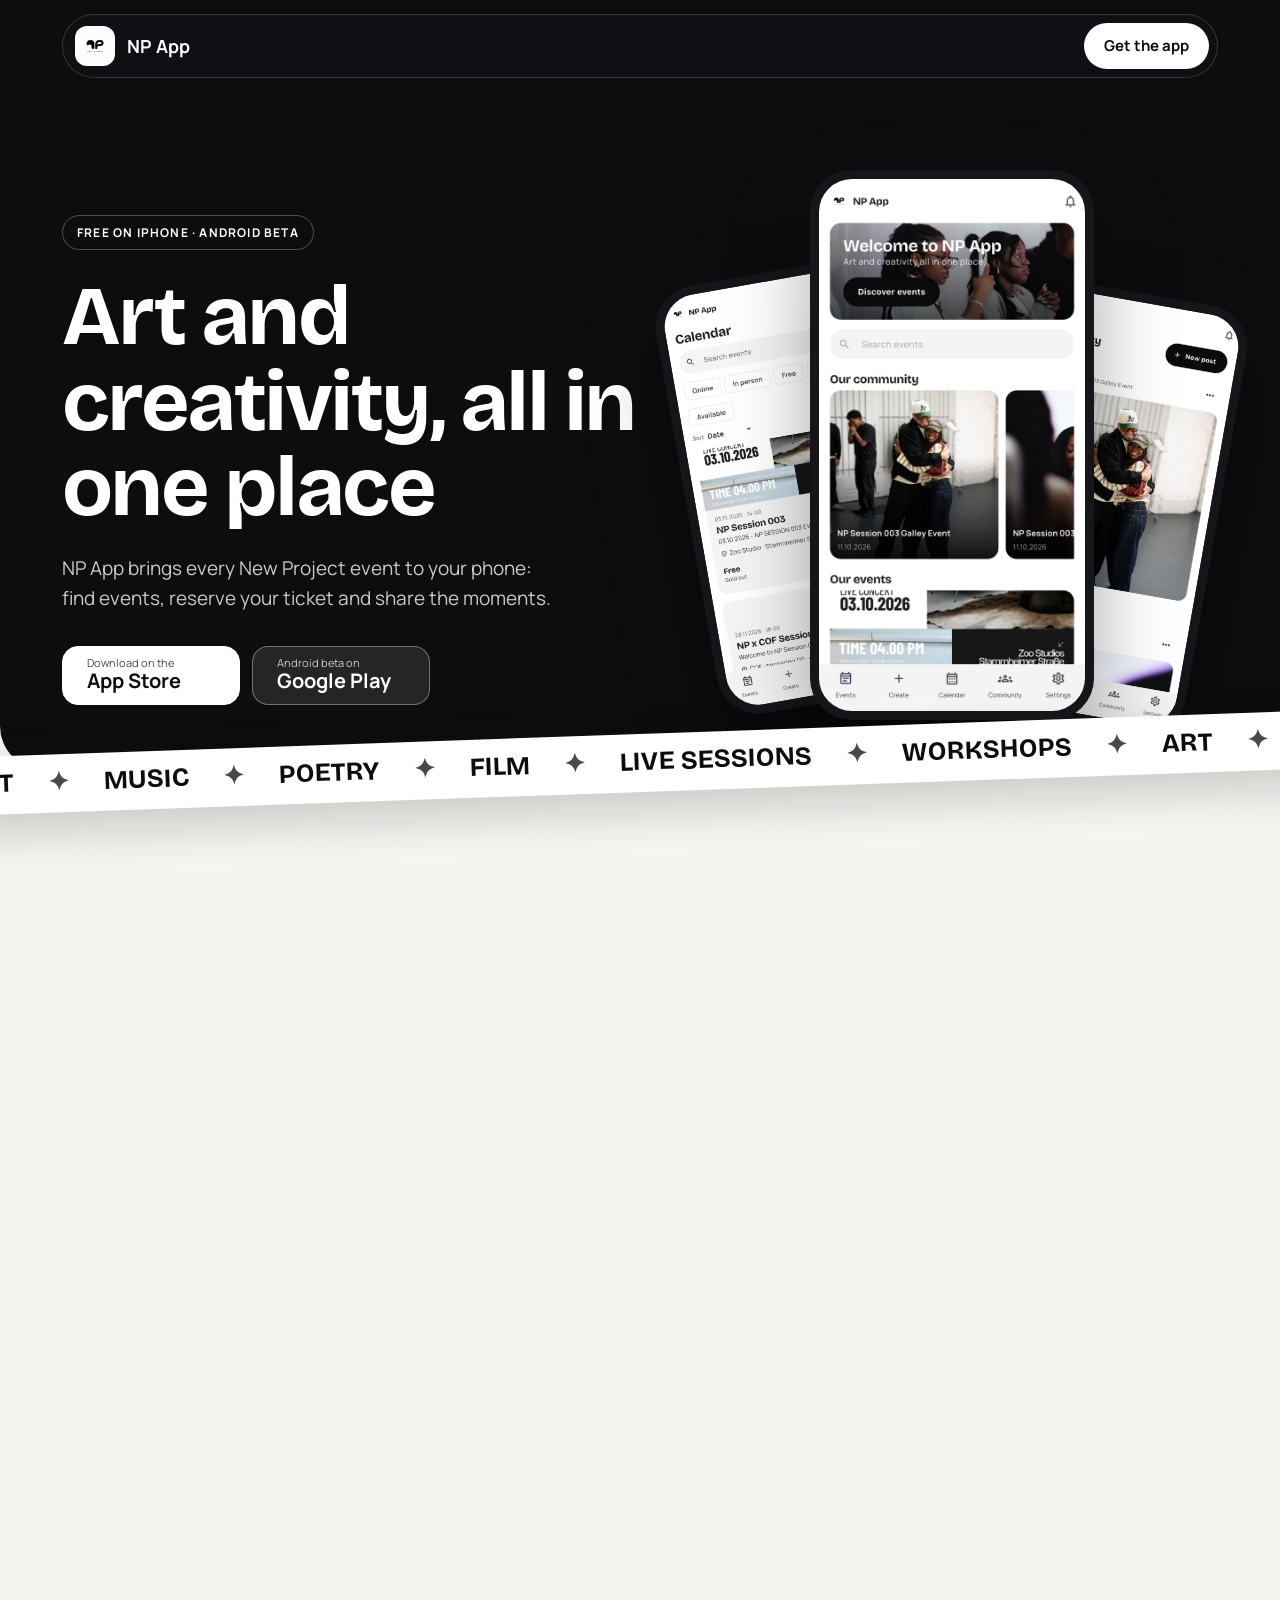
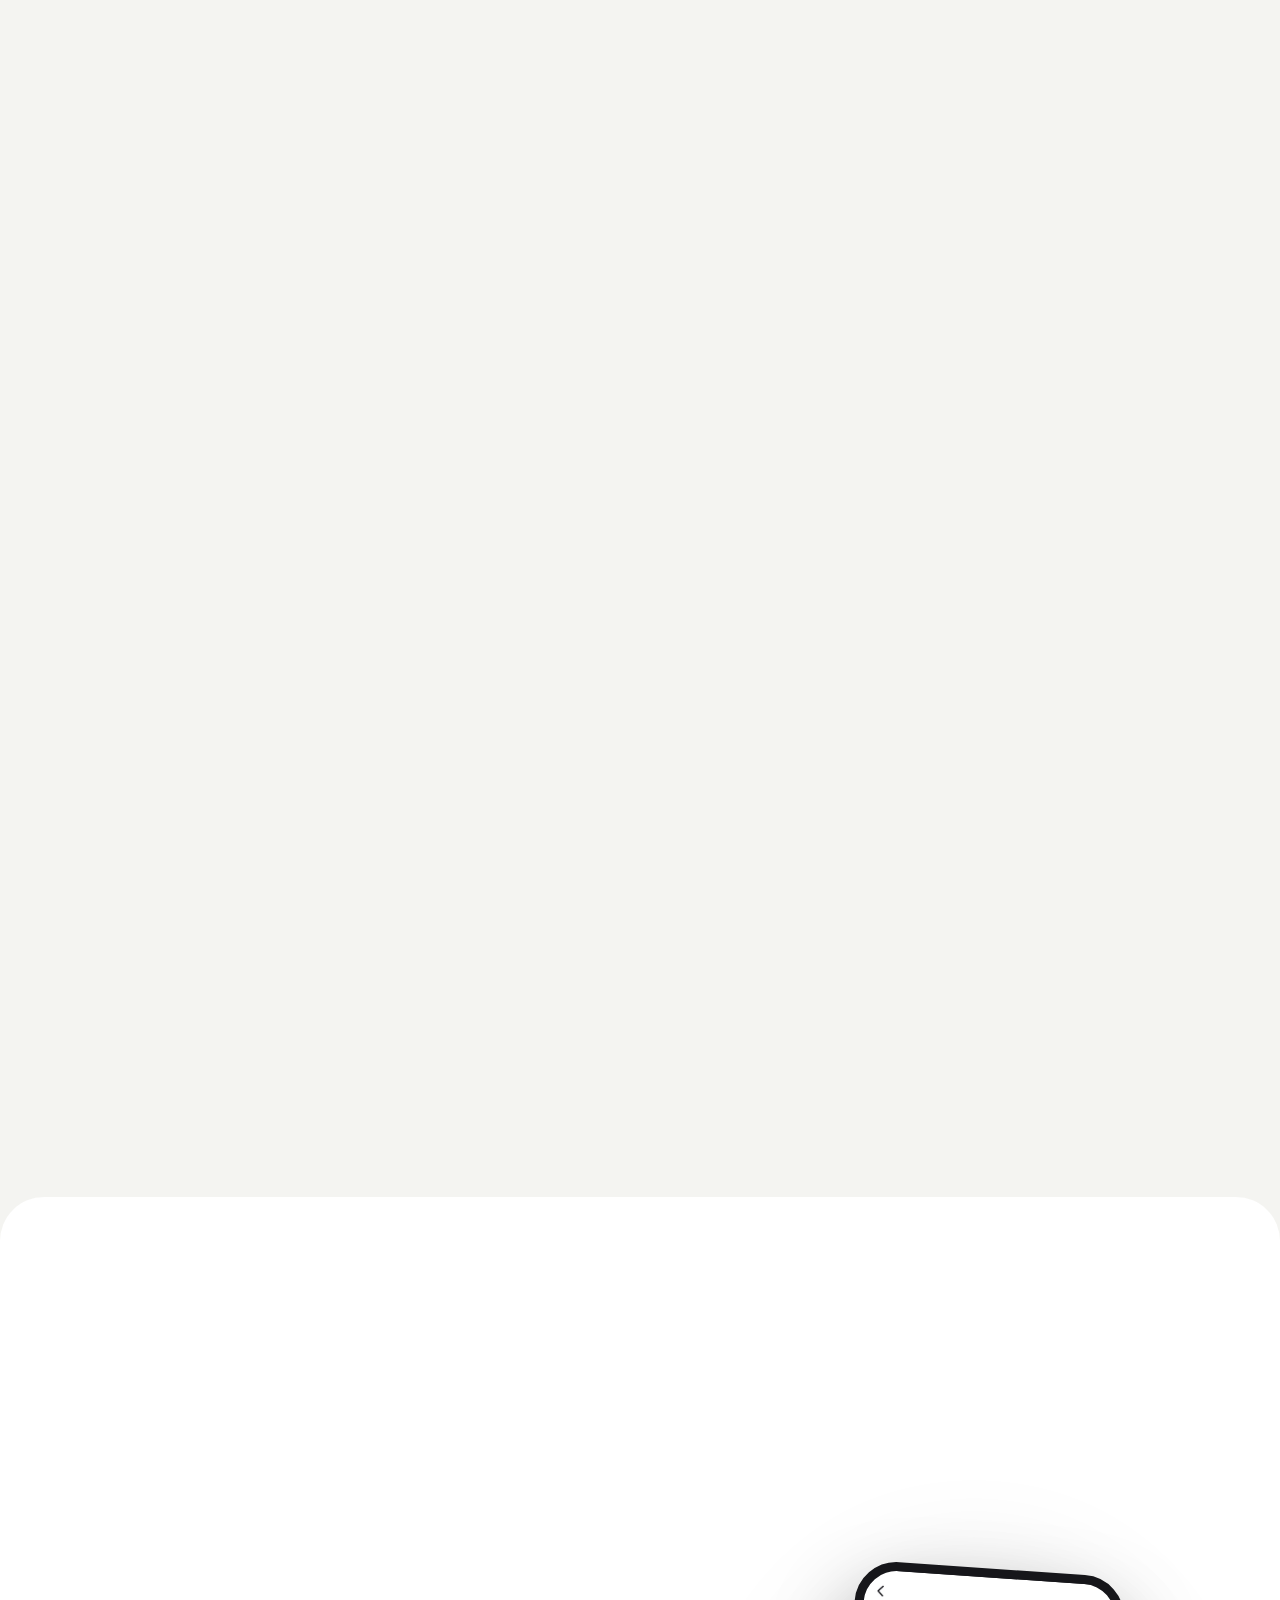
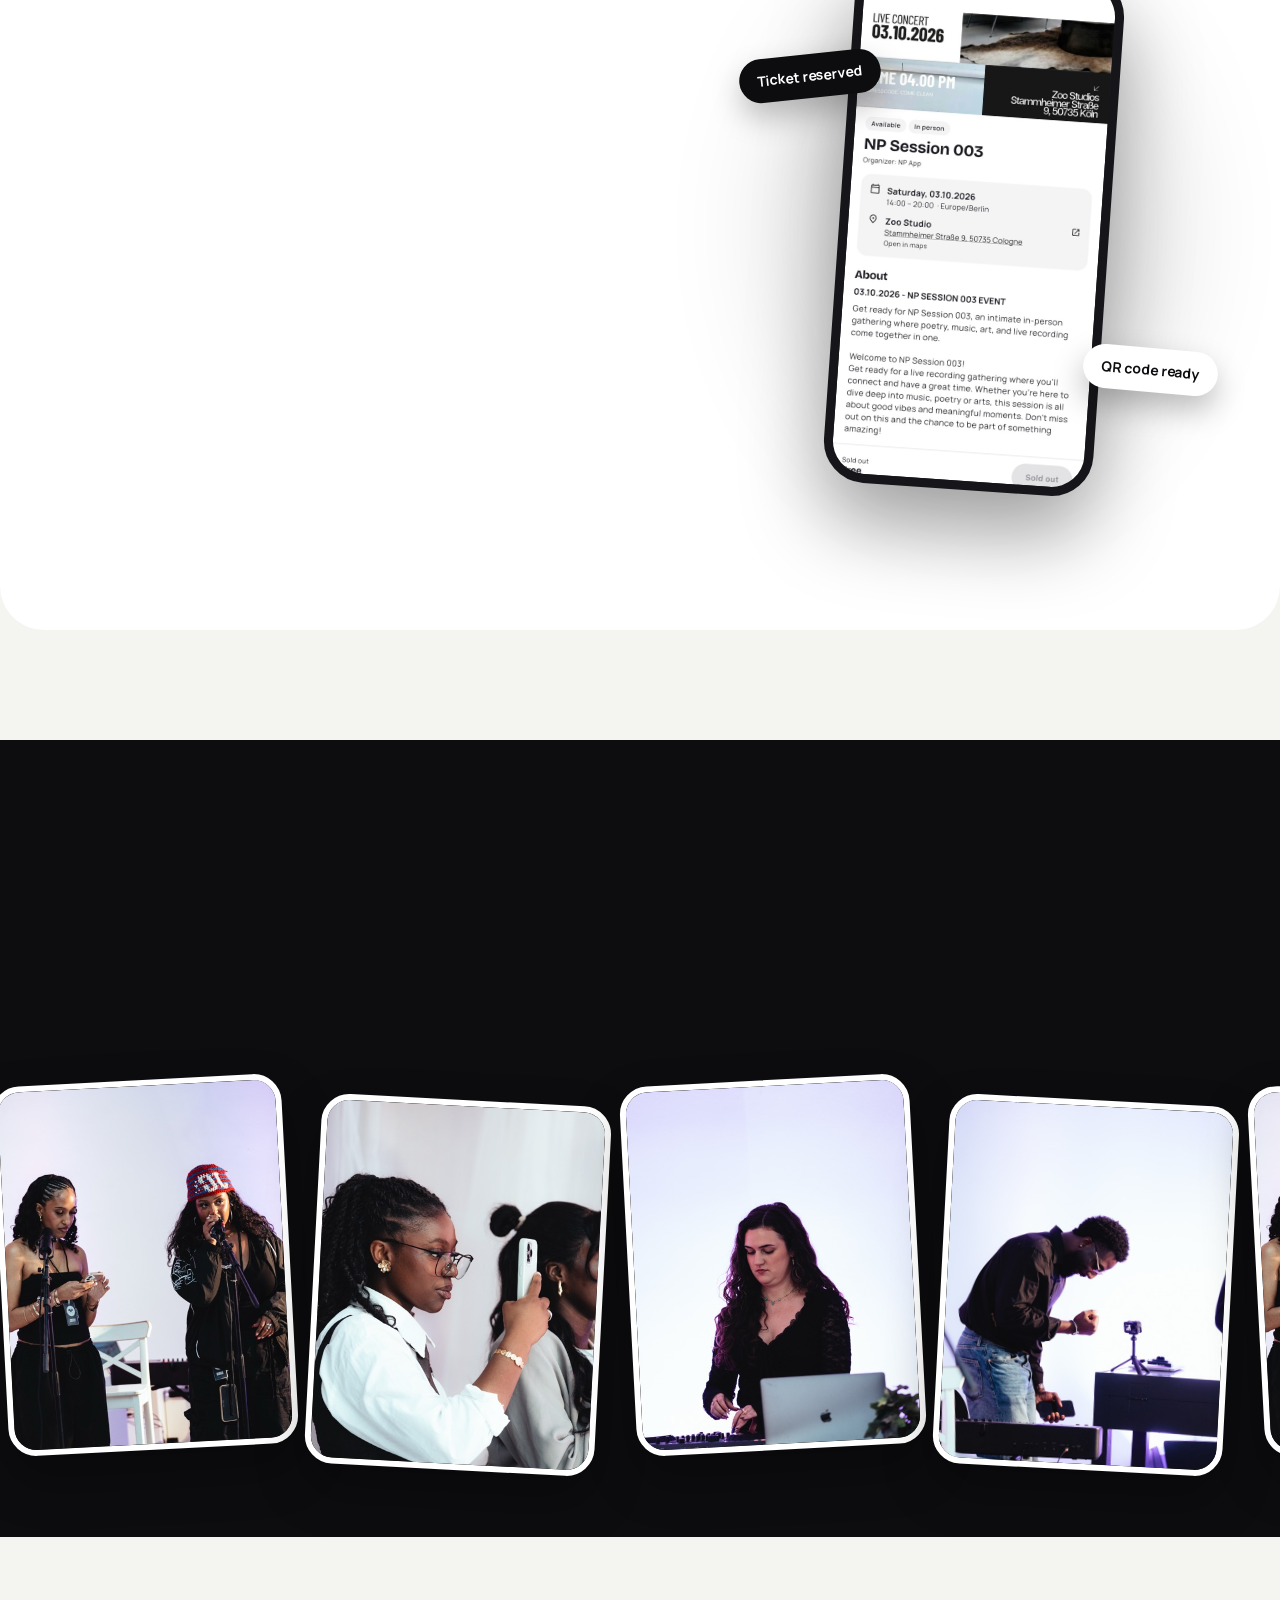
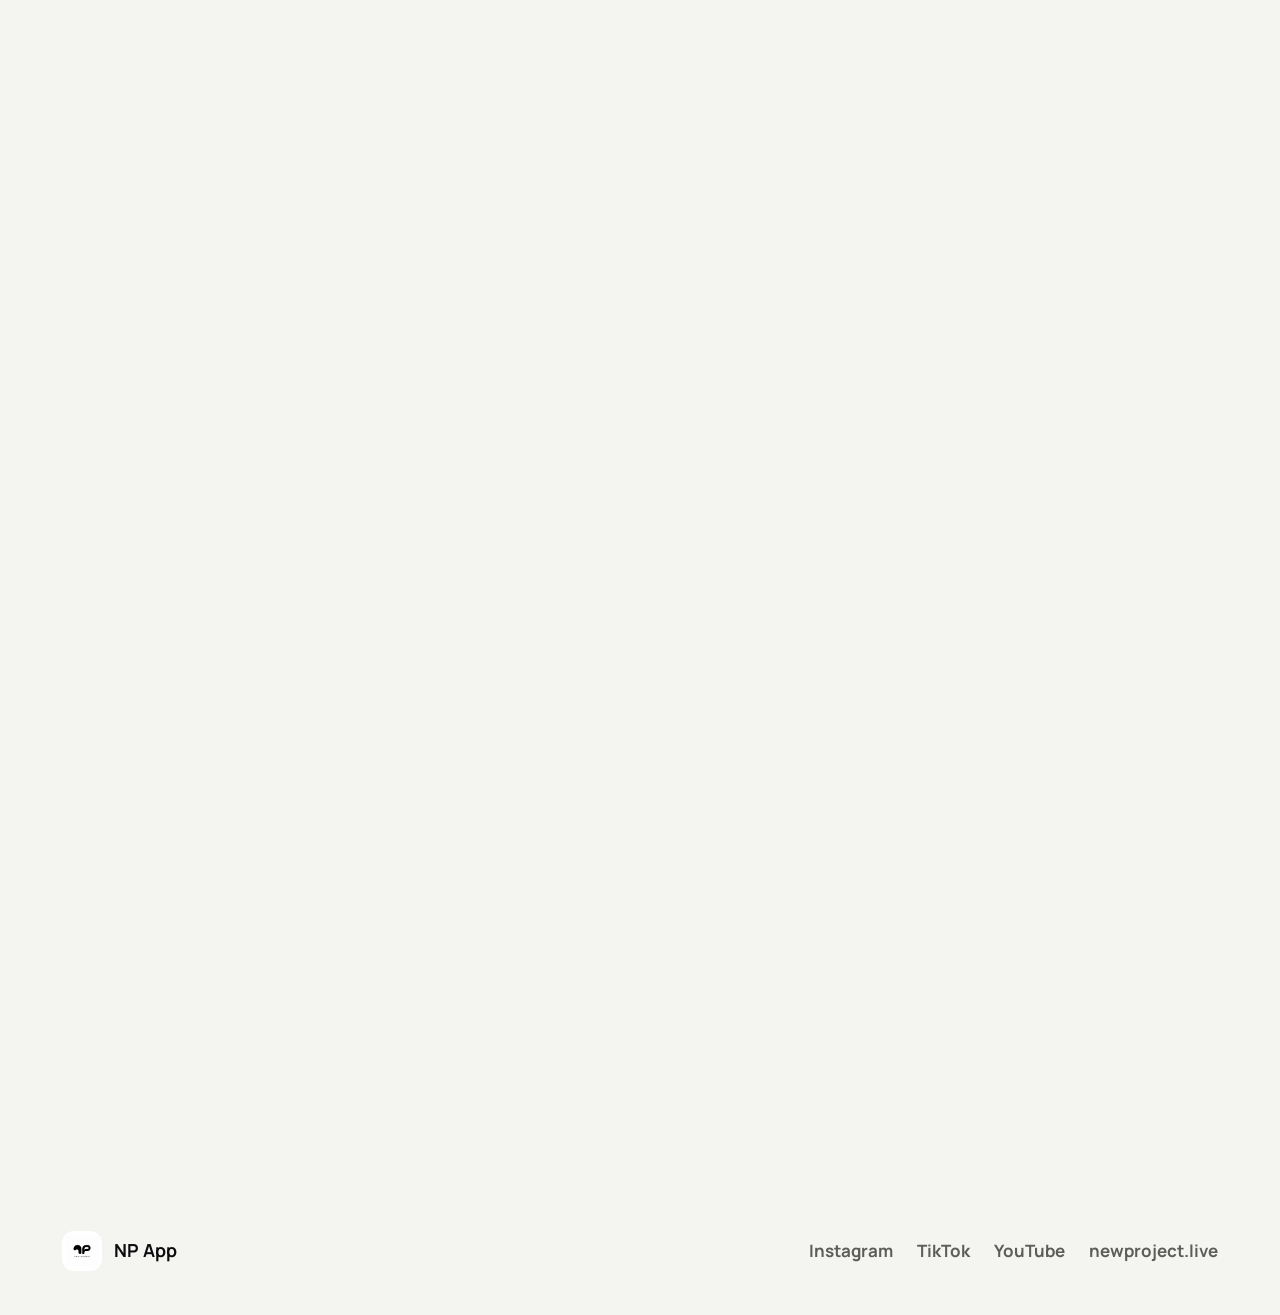
==== commit 22fffd96: "Landing page in black and white with one accent colour Co-Authored-By: Claude Fable 5.2 <noreply@ant" ====
--- a/index.html
+++ b/index.html
@@ -51,7 +51,7 @@
     <section class="why wrap">
         <div class="head reveal">
             <span class="kicker">Our highlights</span>
-            <h2>Why you will <span class="grad">love</span> the app</h2>
+            <h2>Why you will <span class="accent">love</span> the app</h2>
         </div>
         <div class="bento">
             <article class="tile wide t1 reveal">
@@ -83,9 +83,9 @@
             <h2>A community that keeps growing</h2>
         </div>
         <div class="grid">
-            <div class="stat reveal"><b class="grad">1K+</b><span>Members</span></div>
-            <div class="stat tilt reveal"><b class="grad" data-count="500">500+</b><span>Tickets reserved</span></div>
-            <div class="stat reveal"><b class="grad" data-count="3" data-plain="1">3</b><span>Events so far</span></div>
+            <div class="stat reveal"><b>1K+</b><span>Members</span></div>
+            <div class="stat tilt reveal"><b data-count="500">500+</b><span>Tickets reserved</span></div>
+            <div class="stat reveal"><b data-count="3" data-plain="1">3</b><span>Events so far</span></div>
         </div>
     </section>
 
@@ -136,7 +136,6 @@
 
     <!-- Downloads again, with the Android beta steps -->
     <section class="cta wrap" id="get"><div class="box reveal">
-        <i class="blob a"></i><i class="blob b"></i>
         <div>
             <h2>Get NP App</h2>
             <p>Free on the App Store. On Android, join the beta in three steps.</p>
--- a/landing/base.css
+++ b/landing/base.css
@@ -5,10 +5,9 @@
              src: url("fonts/Manrope-Regular.ttf") format("truetype"); }
 @font-face { font-family: "Manrope"; font-weight: 700; font-display: swap;
              src: url("fonts/Manrope-Bold.ttf") format("truetype"); }
-:root { --ink: #0d0d10; --paper: #f6f2ea; --card: #ffffff; --muted: #5d5a55; --line: rgba(13,13,16,.1);
-        --hot: #ff5a36; --pink: #ff3d81; --violet: #7c5cff;
-        --grad: linear-gradient(115deg, var(--hot), var(--pink) 48%, var(--violet));
-        --ease: cubic-bezier(.2,.8,.2,1); }
+/* Black and white, with one accent colour used sparingly. */
+:root { --ink: #0d0d10; --paper: #f4f4f1; --card: #ffffff; --muted: #5c5c59; --line: rgba(13,13,16,.1);
+        --accent: #ff5a36; --ease: cubic-bezier(.2,.8,.2,1); }
 * { box-sizing: border-box; }
 html { scroll-behavior: smooth; }
 body { margin: 0; overflow-x: hidden; background: var(--paper); color: var(--ink);
@@ -20,7 +19,7 @@
 h3 { font-size: clamp(23px, 2.4vw, 30px); line-height: 1.1; }
 p { margin: 0; color: var(--muted); }
 .wrap { width: 100%; max-width: 1200px; margin: 0 auto; padding: 0 22px; }
-.grad { background: var(--grad); -webkit-background-clip: text; background-clip: text; color: transparent; }
+.accent { color: var(--accent); }
 .kicker { display: inline-block; padding: 7px 14px; border: 1px solid var(--line); border-radius: 99px;
           font-size: 12px; font-weight: 700; letter-spacing: .1em; text-transform: uppercase; }
 .head { max-width: 780px; margin: 0 auto 56px; text-align: center; }
@@ -53,9 +52,3 @@
          overflow: hidden; background: #16161a; box-shadow: 0 40px 80px rgba(0,0,0,.35);
          transform: rotate(var(--r, 0deg)); }
 .phone img { display: block; width: 100%; }
-/* Soft colour clouds behind the dark areas. */
-.blob { position: absolute; width: 520px; height: 520px; border-radius: 50%; filter: blur(90px);
-        opacity: .55; pointer-events: none; }
-.blob.a { top: -160px; left: -140px; background: var(--hot); }
-.blob.b { top: 12%; right: -180px; background: var(--violet); }
-.blob.c { bottom: -260px; left: 32%; background: var(--pink); }
--- a/landing/sections.css
+++ b/landing/sections.css
@@ -29,16 +29,14 @@
         border-radius: 32px; transition: transform .45s var(--ease), box-shadow .45s; }
 .bento .tile:hover { transform: translateY(-8px) rotate(-.5deg); box-shadow: 0 30px 60px rgba(13,13,16,.16); }
 .tile p { max-width: 340px; margin-top: 12px; color: rgba(13,13,16,.7); }
-.t1 { background: #ffdfd3; } .t2 { background: #e5dcff; } .t3 { background: #ffe9b8; }
-.t4 { min-height: 0; padding-bottom: 170px; color: #fff;
-      background: radial-gradient(circle at 88% 96%, rgba(124,92,255,.6), transparent 52%),
-                  radial-gradient(circle at 52% 128%, rgba(255,90,54,.5), transparent 50%), var(--ink); }
+.t1 { border: 1px solid var(--line); background: var(--card); } .t2, .t3 { background: #e6e6e2; }
+.t4 { min-height: 0; padding-bottom: 170px; background: var(--ink); color: #fff; }
 .t4 p { color: rgba(255,255,255,.72); }
 .t4 .kicker { margin-bottom: 18px; border-color: rgba(255,255,255,.28); }
 .tile .phone { --r: -5deg; position: absolute; bottom: -190px; left: calc(50% - 108px); width: 216px;
                transition: transform .6s var(--ease); }
 .tile:hover .phone { transform: rotate(0deg) translateY(-18px); }
-.pill { position: absolute; padding: 12px 20px; border-radius: 99px; background: var(--grad); color: #fff;
+.pill { position: absolute; padding: 12px 20px; border-radius: 99px; background: var(--accent); color: #fff;
         font-size: 15px; box-shadow: 0 14px 30px rgba(0,0,0,.35); transform: rotate(var(--r, 0deg)); }
 .pill.a { --r: -7deg; right: 10%; bottom: 96px; }
 .pill.b { --r: 5deg; bottom: 34px; left: 34px; background: #fff; color: var(--ink); }
--- a/landing/more.css
+++ b/landing/more.css
@@ -10,15 +10,15 @@
 .step h3 { margin-bottom: 6px; font-size: 24px; }
 .stage { position: relative; display: flex; justify-content: center; padding: 30px 0; }
 .stage::before { content: ''; position: absolute; inset: 10% 14%; border-radius: 50%;
-                 background: var(--grad); filter: blur(70px); opacity: .5; }
+                 background: var(--ink); filter: blur(70px); opacity: .16; }
 .stage .phone { --r: 4deg; }
 .chip { position: absolute; z-index: 2; padding: 11px 18px; border-radius: 99px; background: var(--ink);
         color: #fff; font-size: 14px; box-shadow: 0 14px 30px rgba(0,0,0,.25);
         transform: rotate(var(--r, 0deg)); }
 .chip.c1 { --r: -6deg; top: 20%; left: 2%; }
 .chip.c2 { --r: 5deg; right: 0; bottom: 22%; background: #fff; color: var(--ink); }
-.band { margin-top: 110px; padding-top: 100px; overflow: hidden; background: var(--grad);
-        background-size: 220% 220%; color: #fff; text-align: center; }
+.band { margin-top: 110px; padding-top: 100px; overflow: hidden; background: var(--ink); color: #fff;
+        text-align: center; }
 .band .kicker { border-color: rgba(255,255,255,.5); }
 .band h2 { max-width: 900px; margin: 18px auto 0; }
 .reel { padding: 64px 0 80px; white-space: nowrap; }
--- a/landing/motion.css
+++ b/landing/motion.css
@@ -1,19 +1,13 @@
 /* Everything that moves. With "reduce motion" switched on, the page stays still. */
 @keyframes float { 50% { translate: 0 -16px; } }
-@keyframes drift { 50% { transform: translate(70px, 46px) scale(1.18); } }
 @keyframes slide { to { transform: translateX(-50%); } }
-@keyframes shift { 50% { background-position: 100% 50%; } }
 @keyframes rise { from { opacity: 0; translate: 0 48px; } }
 .cluster .phone, .stage .phone, .chip, .pill { animation: float 6s ease-in-out infinite; }
 .cluster .p2, .chip.c2, .pill.b { animation-delay: -2s; }
 .cluster .p3, .pill.c { animation-delay: -4s; }
-.blob { animation: drift 16s ease-in-out infinite; }
-.blob.b { animation-duration: 21s; animation-direction: reverse; }
-.blob.c { animation-duration: 25s; }
 .ticker .track { animation: slide 26s linear infinite; }
 .reel .track { animation: slide 38s linear infinite; }
 .reel:hover .track { animation-play-state: paused; }
-.band { animation: shift 14s ease-in-out infinite; }
 /* The hero comes in on load; the rest rises as it scrolls into view (landing.js adds "in"). */
 .hero .kicker, .hero h1, .hero .lead, .hero .stores { animation: rise .9s var(--ease) backwards; }
 .hero h1 { animation-delay: .1s; } .hero .lead { animation-delay: .2s; } .hero .stores { animation-delay: .3s; }
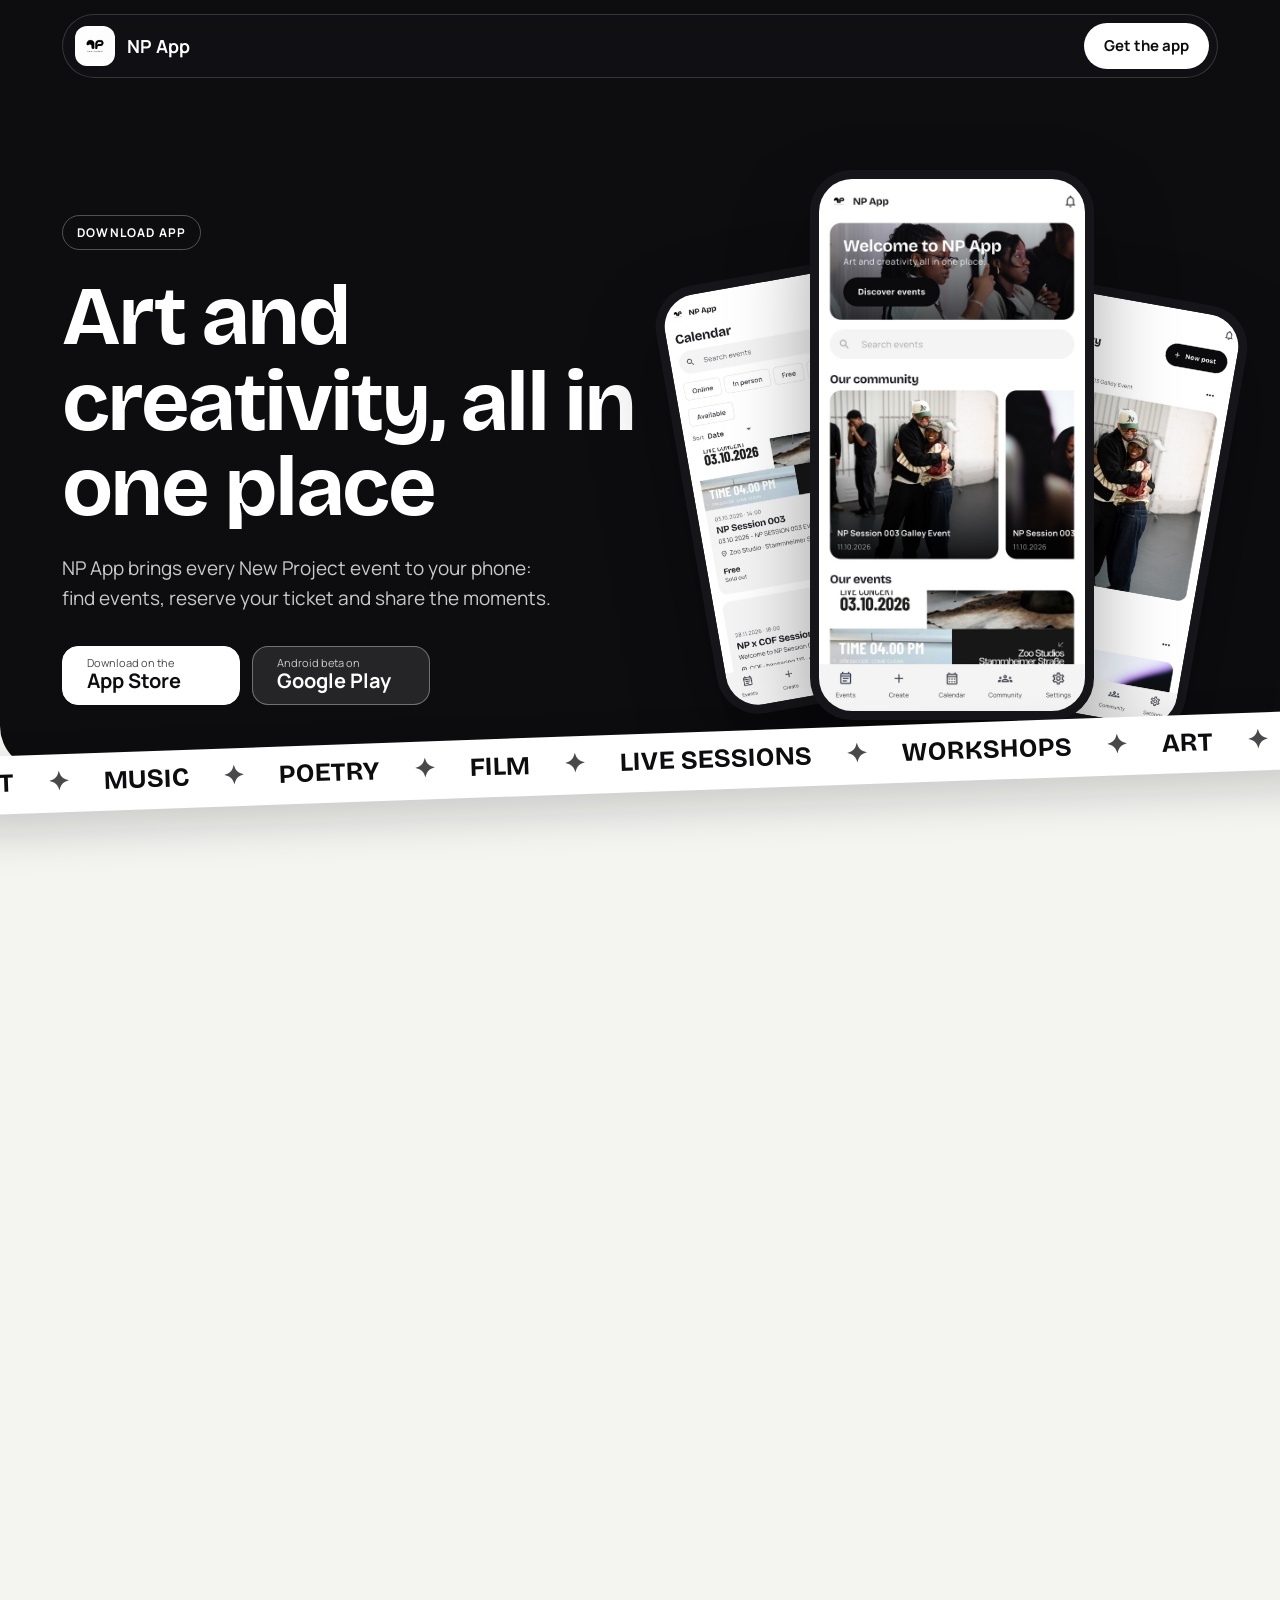
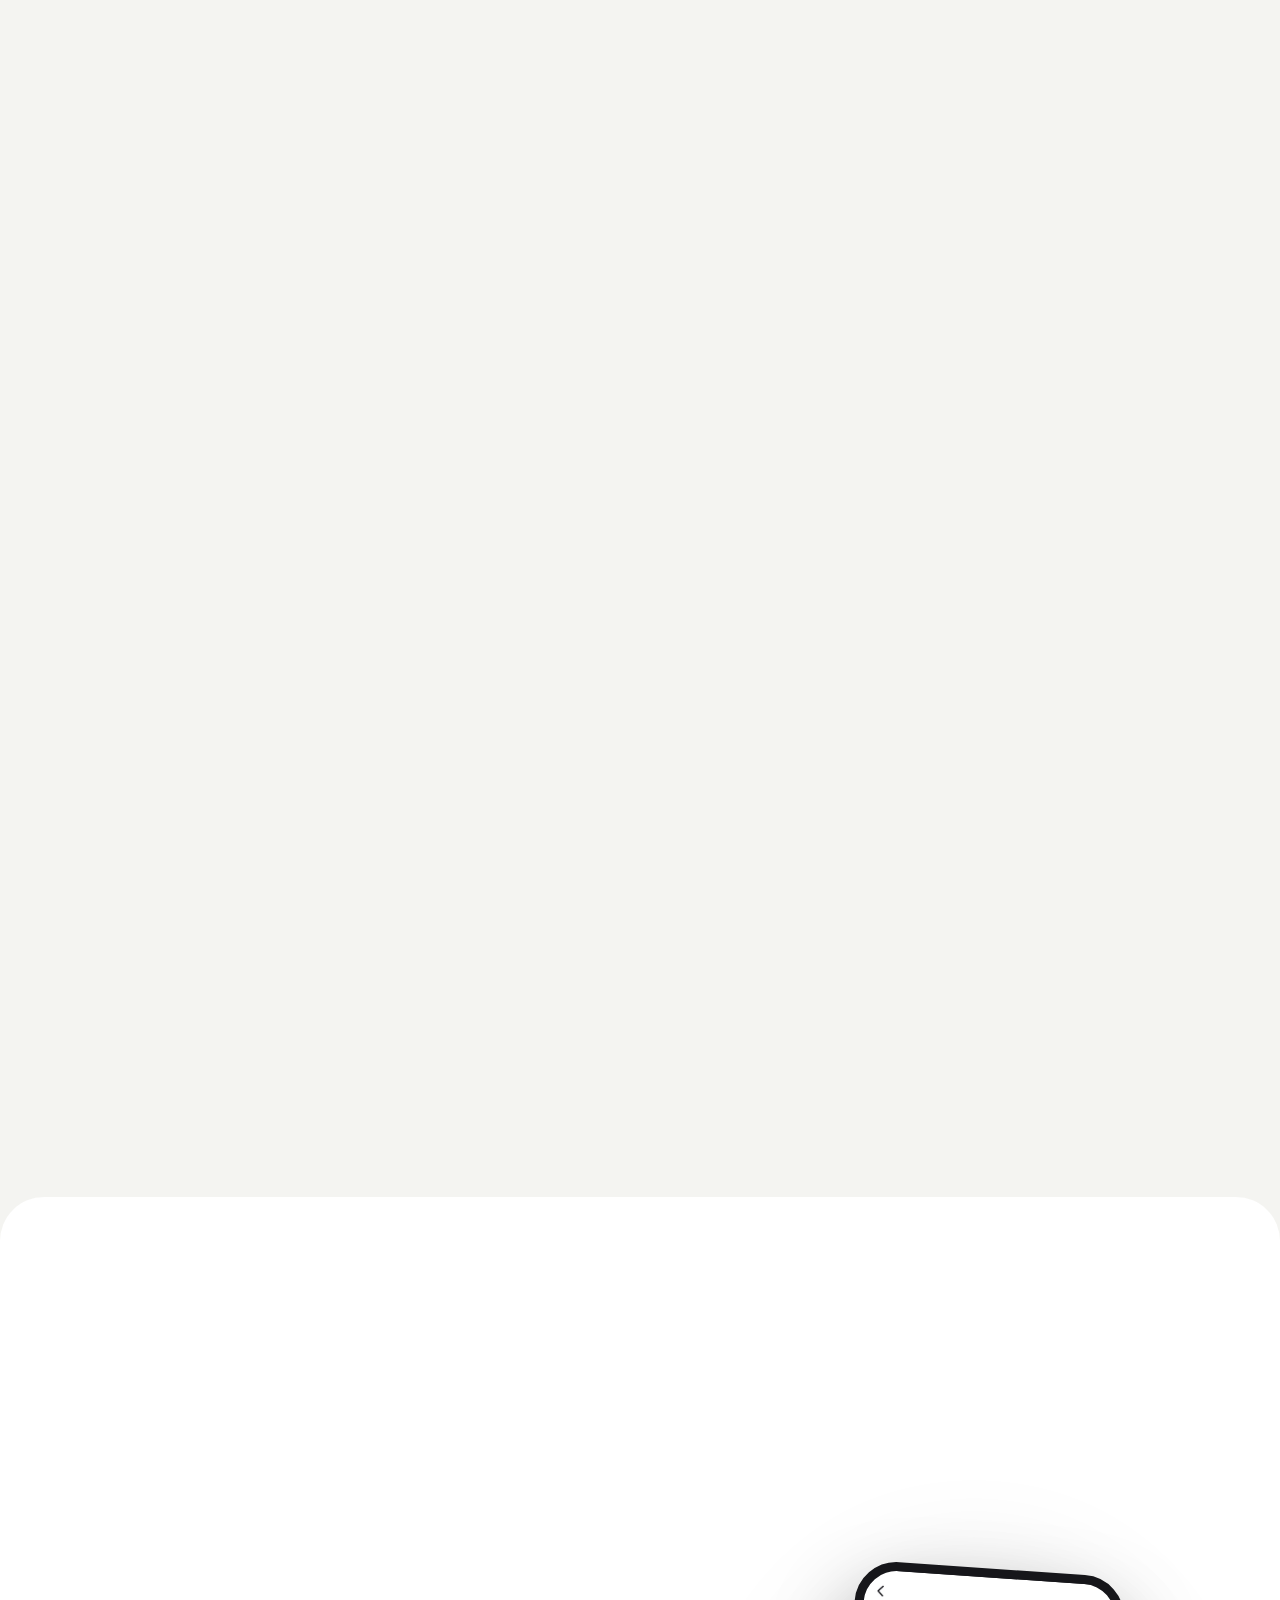
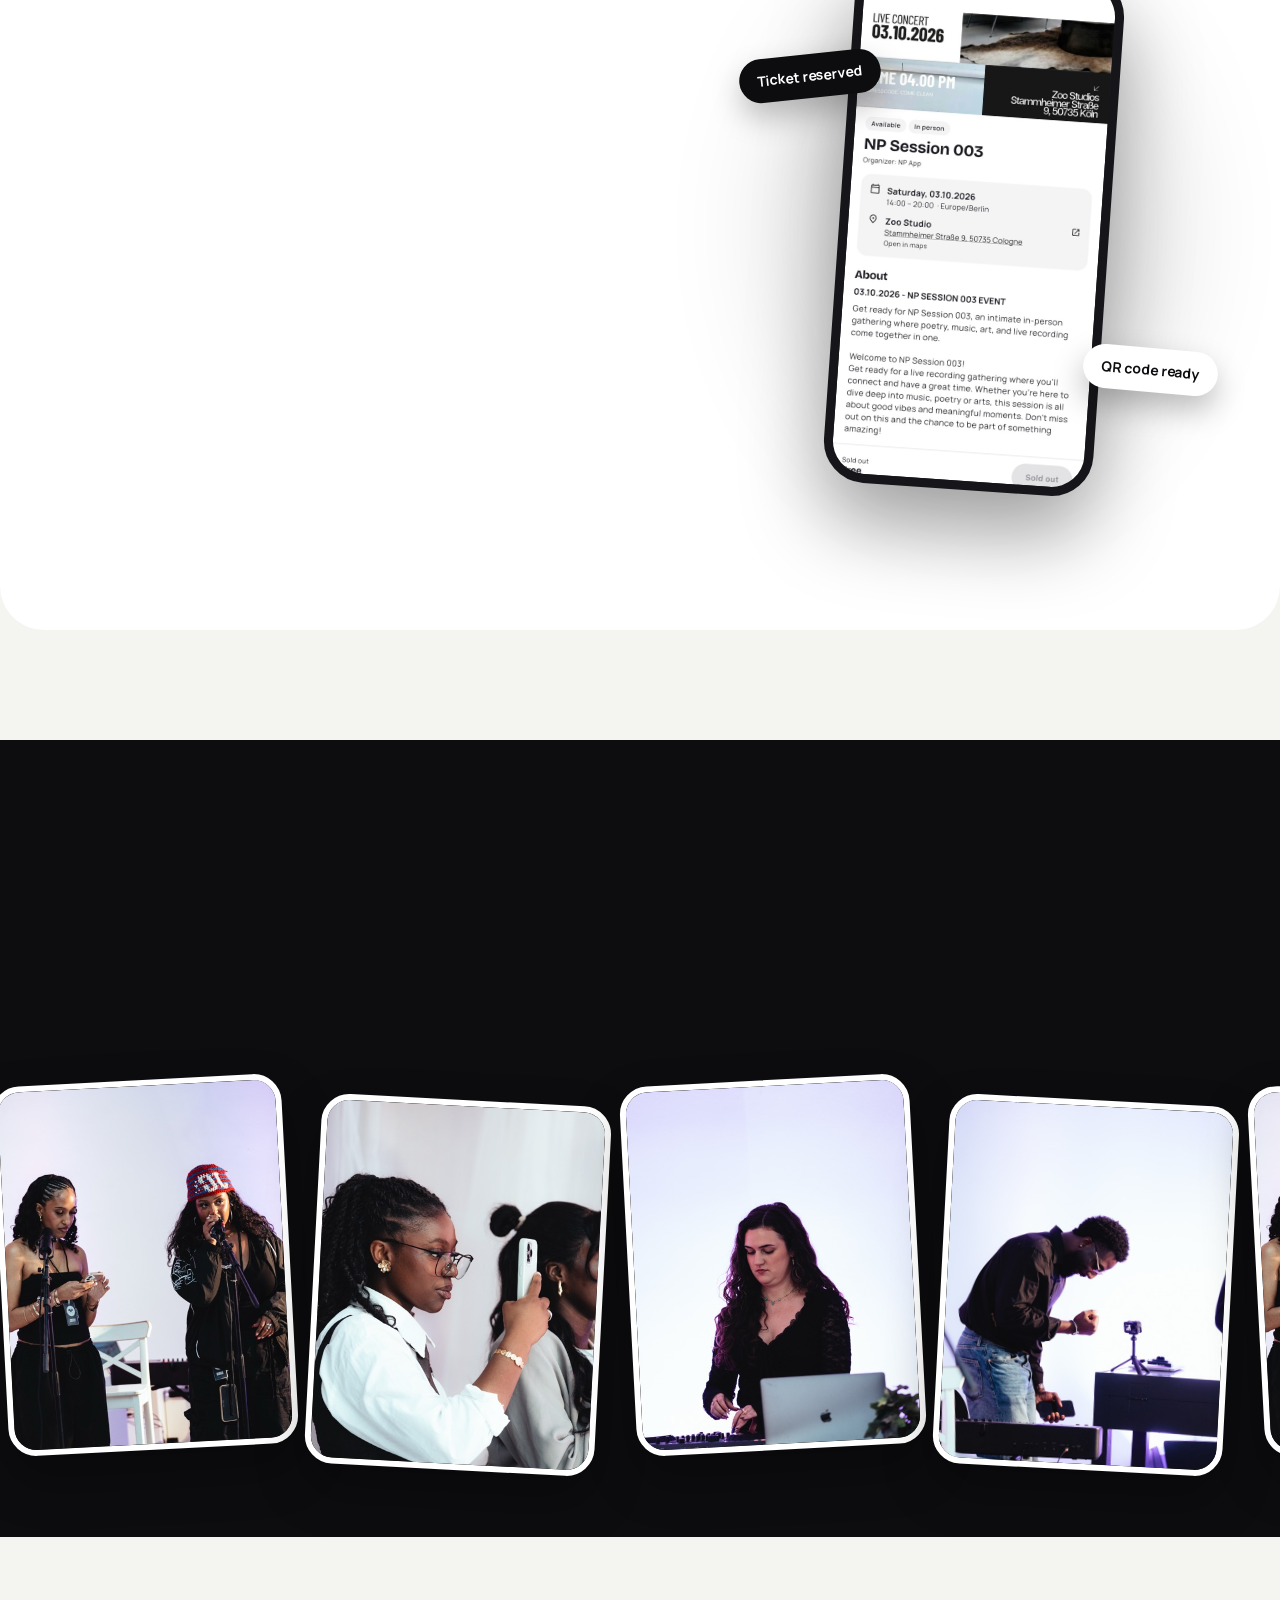
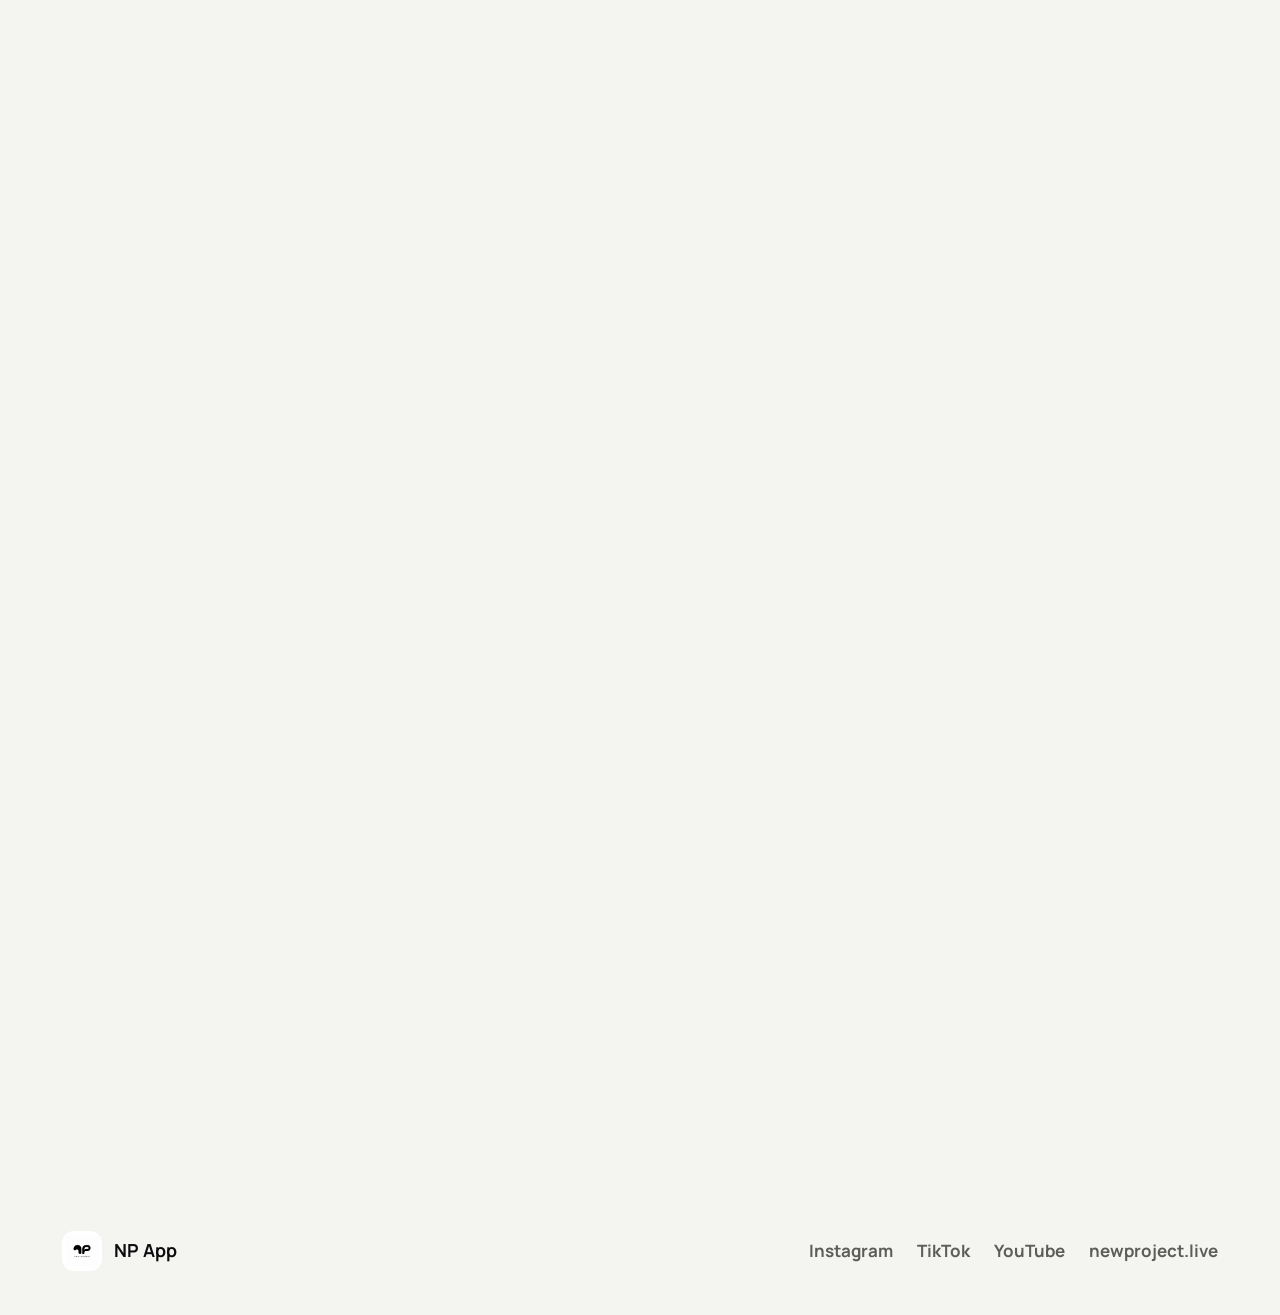
==== commit c750b204: "Hero label reads Download app Co-Authored-By: Claude Fable 5.2 <noreply@anthropic.com>" ====
--- a/index.html
+++ b/index.html
@@ -28,7 +28,7 @@
     <section class="hero" id="top">
         <div class="wrap">
             <div>
-                <span class="kicker">Free on iPhone · Android beta</span>
+                <span class="kicker">Download app</span>
                 <h1>Art and creativity, all in one place</h1>
                 <p class="lead">NP App brings every New Project event to your phone: find events, reserve your ticket and share the moments.</p>
                 <div class="stores">
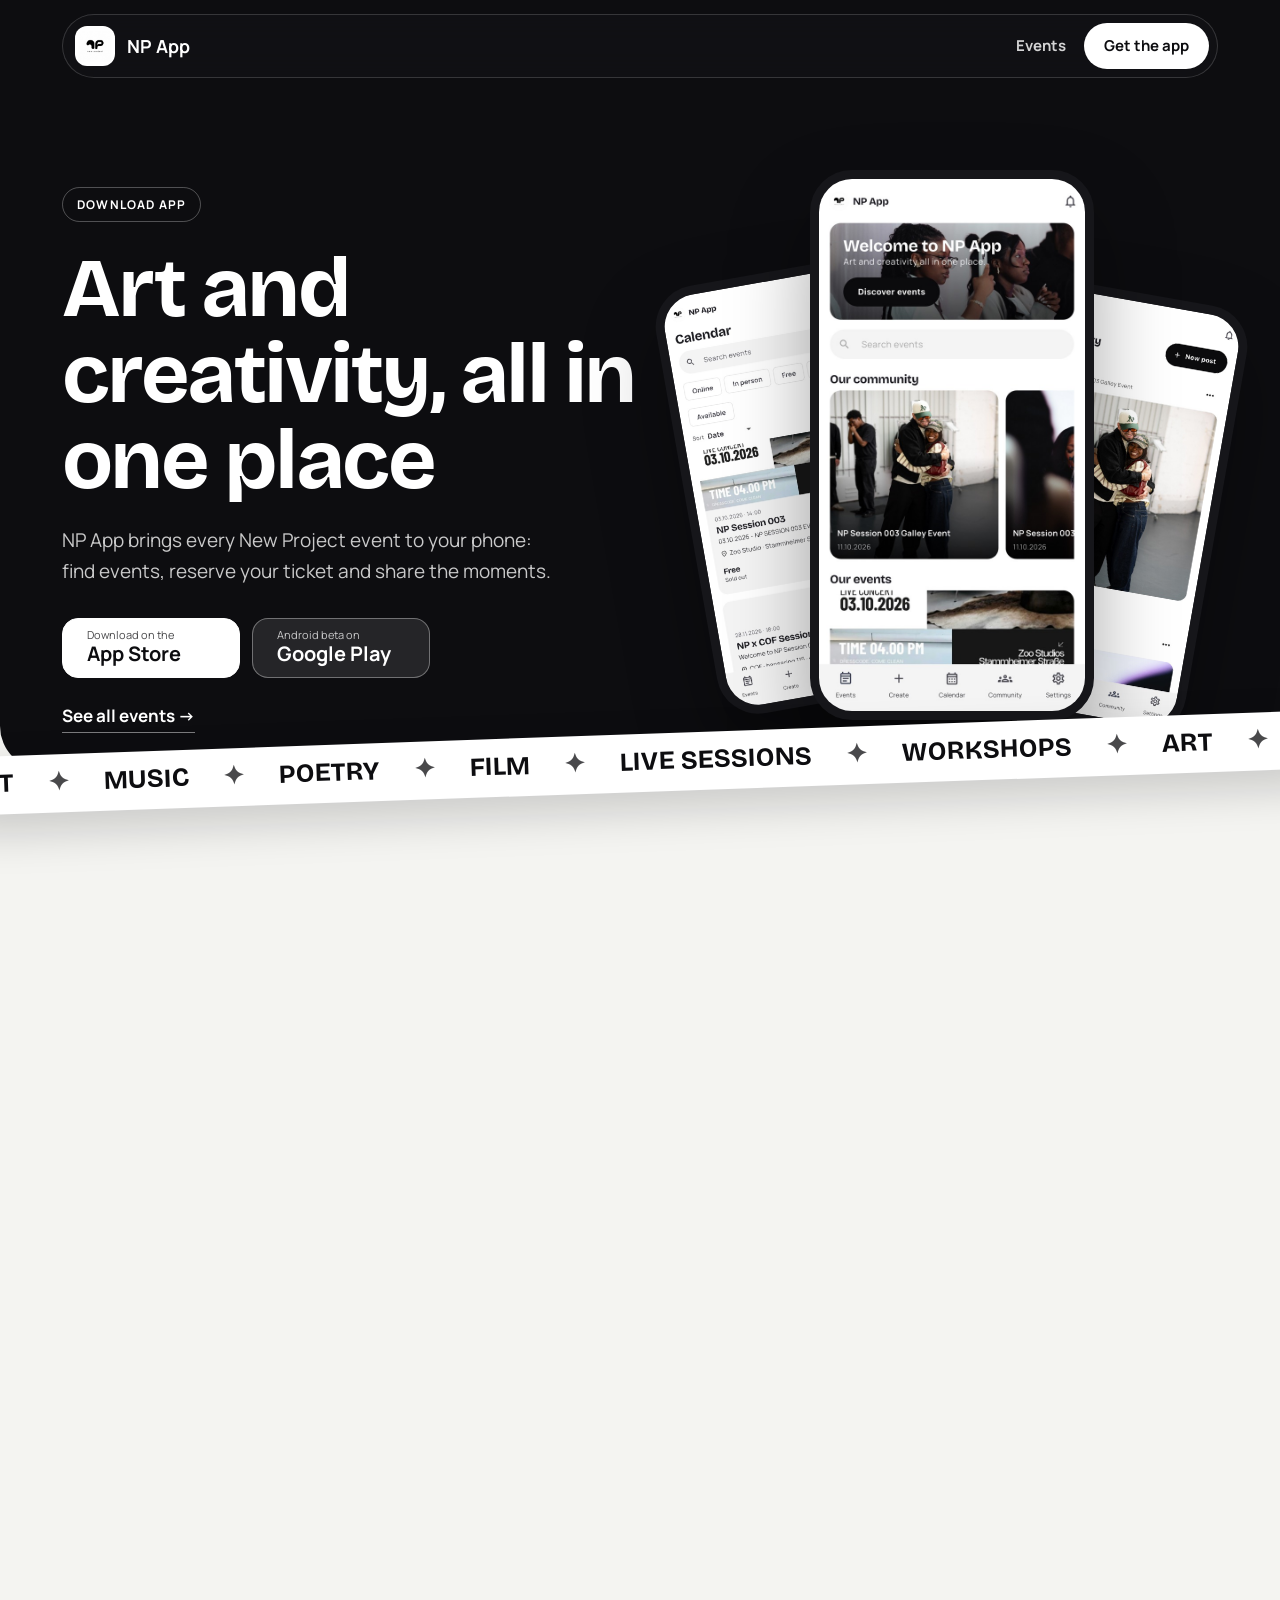
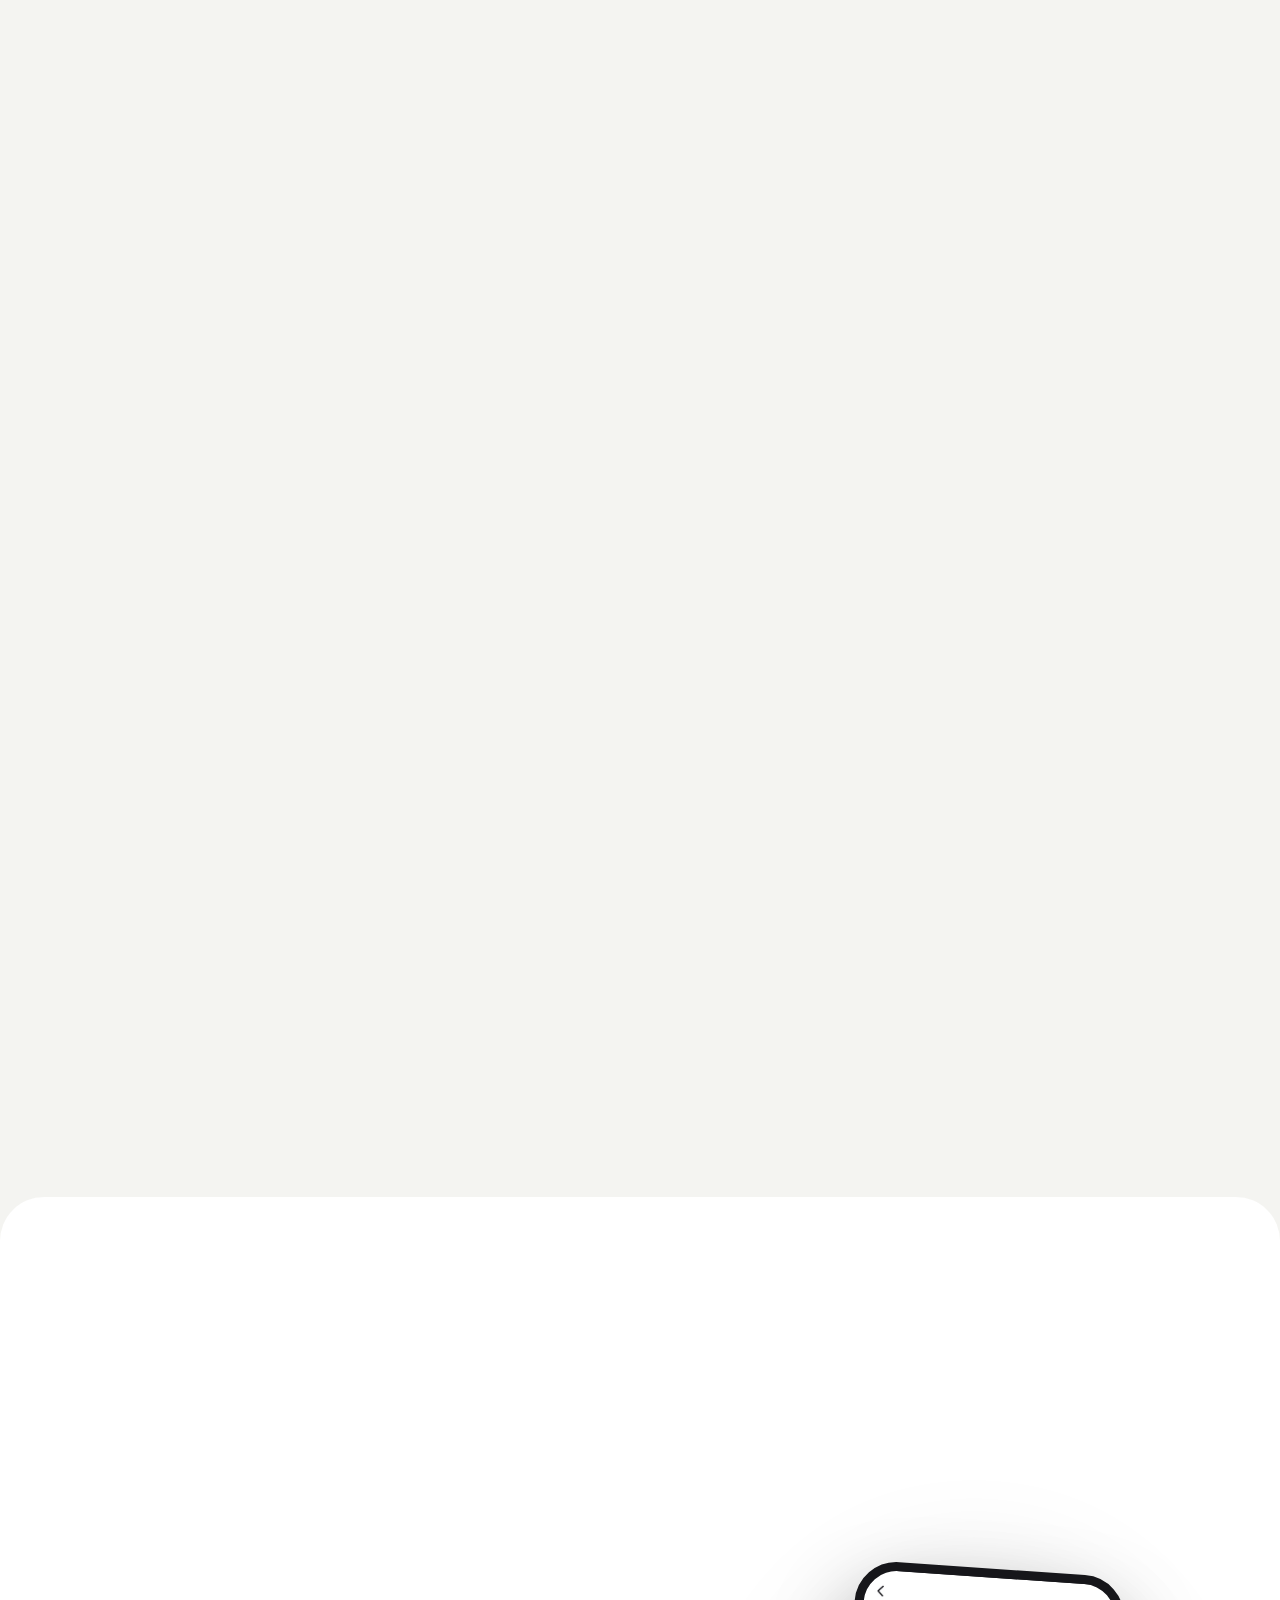
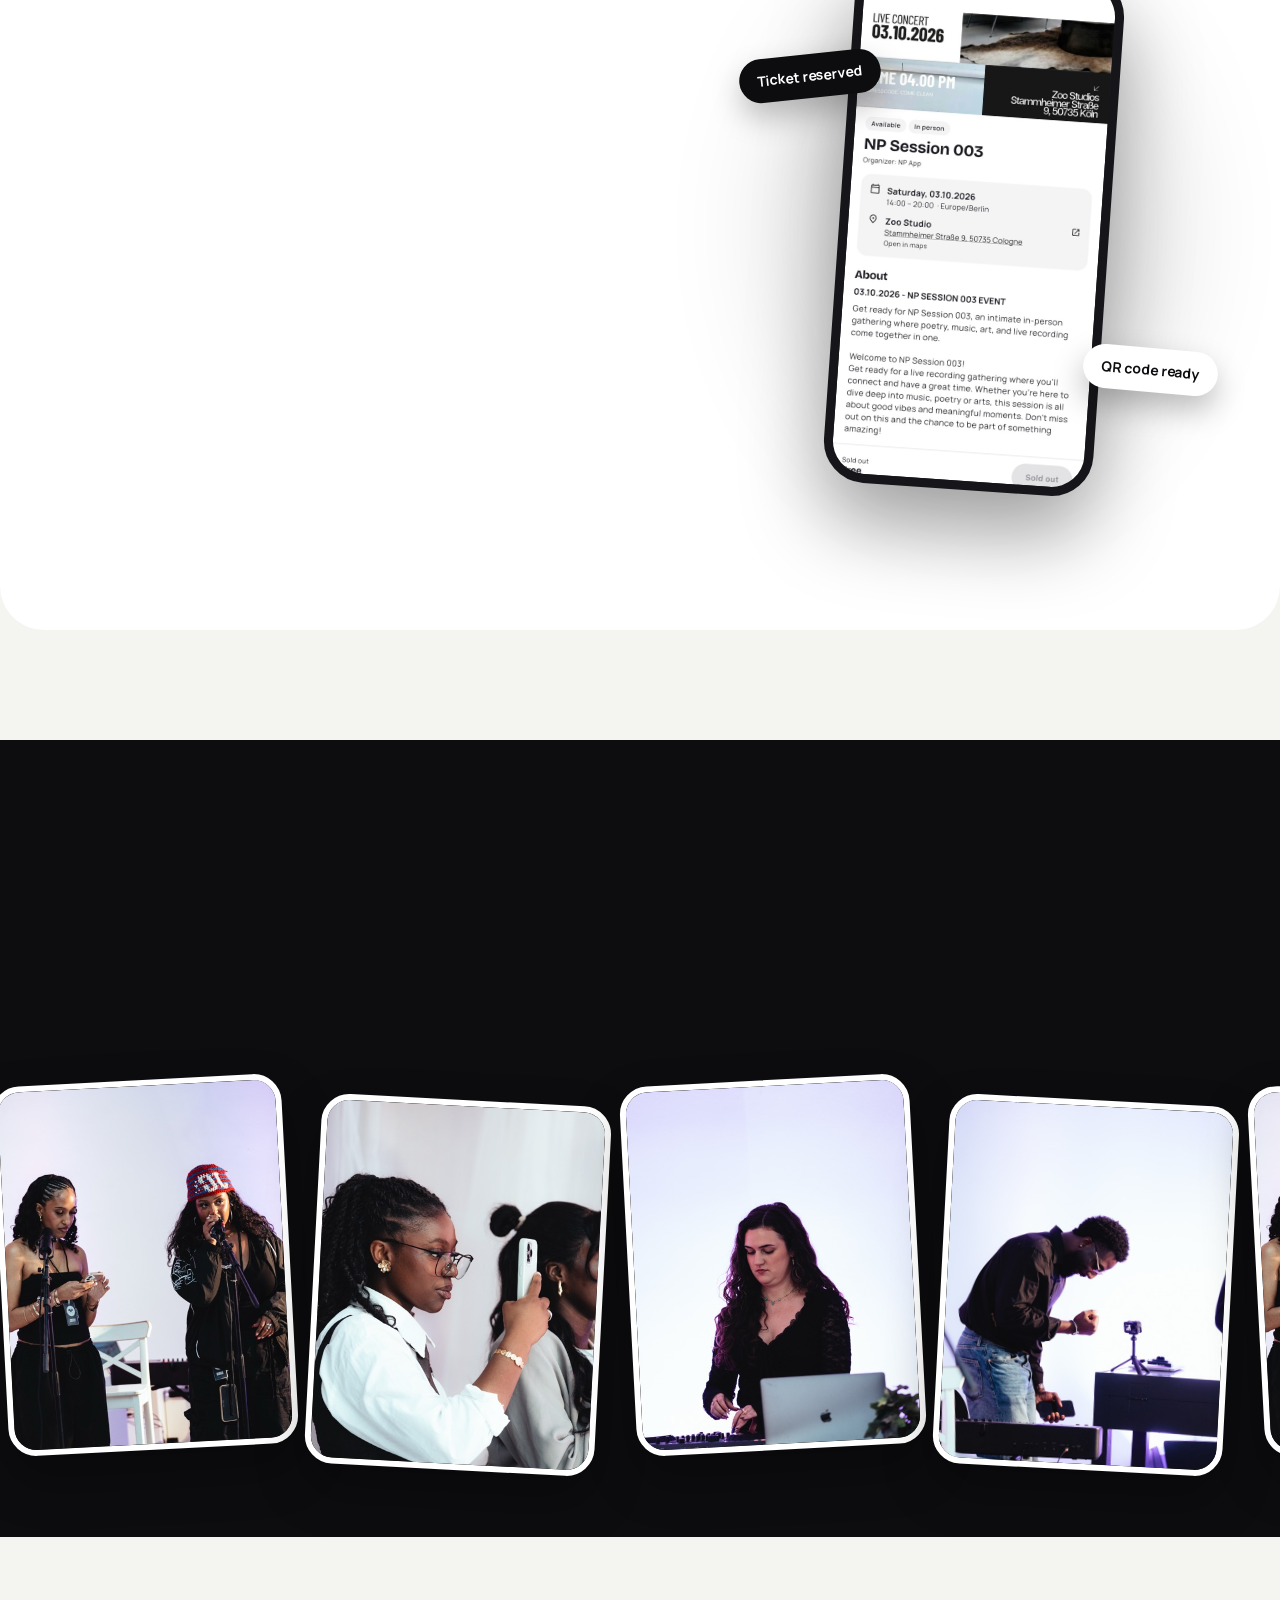
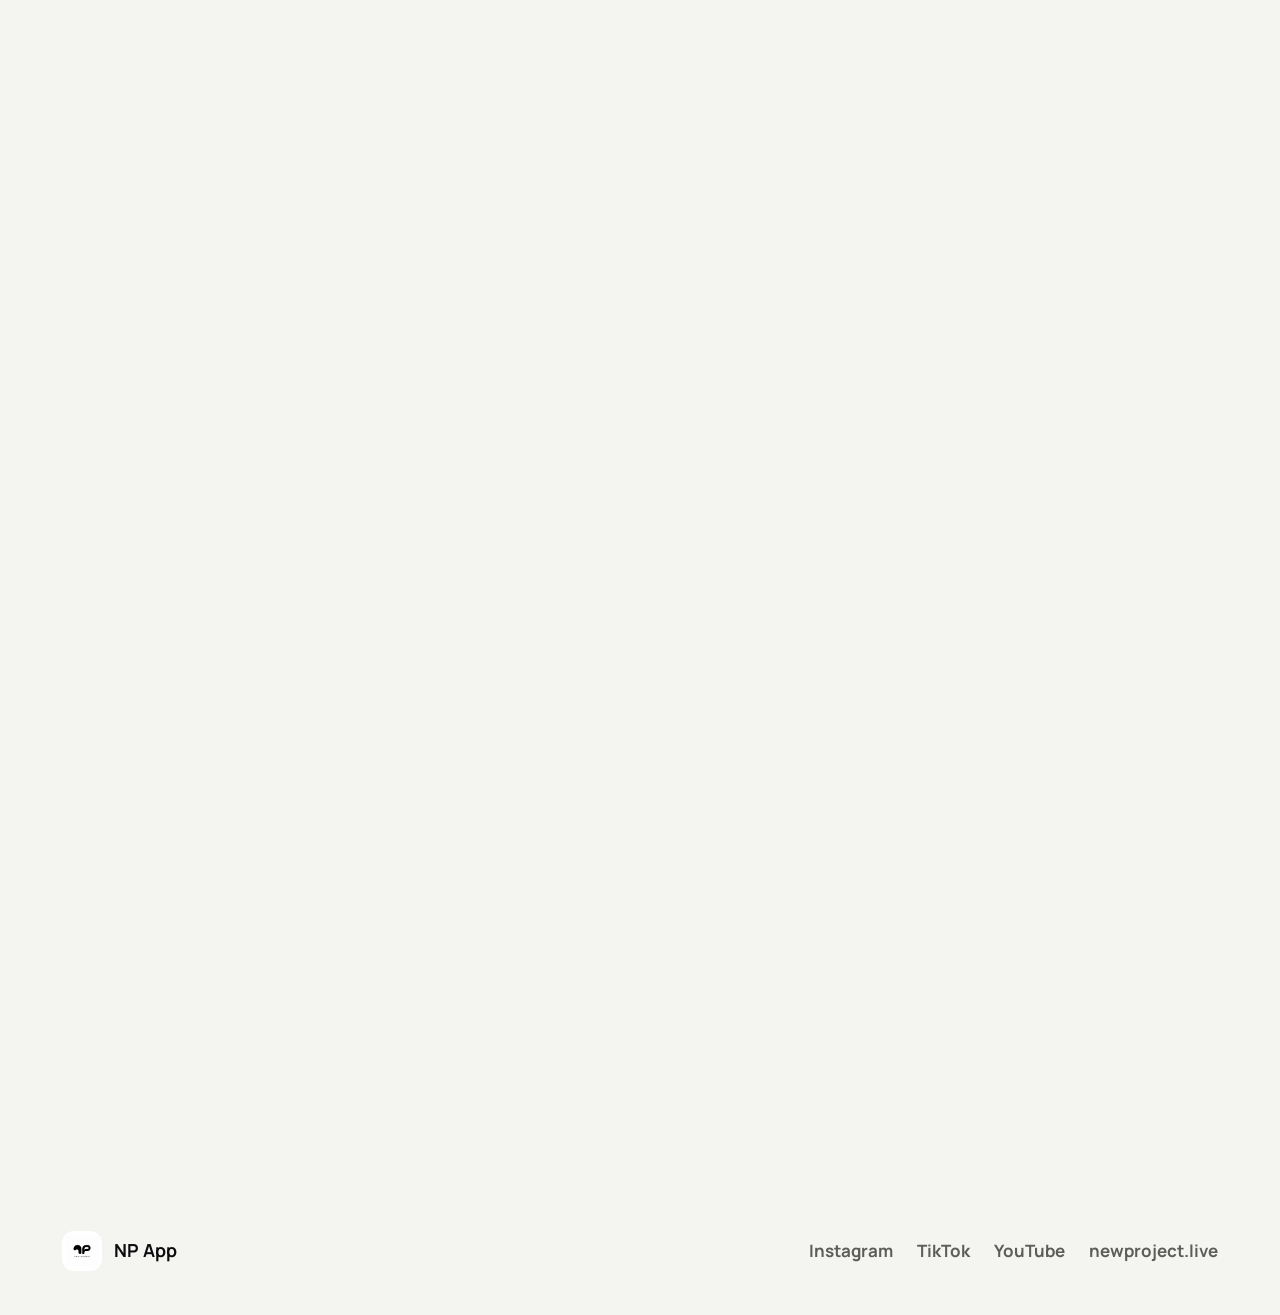
==== commit 971c7d1d: "Link the pages: Events in every top bar, See all events on the landing page Co-Authored-By: Claude F" ====
--- a/index.html
+++ b/index.html
@@ -21,7 +21,7 @@
 <body>
     <header class="top"><div class="bar">
         <a class="brand" href="#top"><img src="booking/app-icon.png" alt="">NP App</a>
-        <a class="get" href="#get">Get the app</a>
+        <nav class="links"><a href="/events/">Events</a><a class="get" href="#get">Get the app</a></nav>
     </div></header>
 
     <!-- Hero: what the app is, the two downloads, three floating screens -->
@@ -35,6 +35,7 @@
                     <a class="btn" href="https://apps.apple.com/app/id6808212163"><small>Download on the</small>App Store</a>
                     <a class="btn ghost" href="#get"><small>Android beta on</small>Google Play</a>
                 </div>
+                <a class="more" href="/events/">See all events →</a>
             </div>
             <div class="cluster">
                 <div class="phone p2"><img src="landing/discover.jpg" alt="Event calendar in NP App"></div>
--- a/landing/base.css
+++ b/landing/base.css
@@ -39,6 +39,10 @@
 .get { padding: 11px 20px; border-radius: 99px; background: #fff; color: var(--ink); font-size: 15px;
        font-weight: 700; text-decoration: none; transition: transform .3s var(--ease); }
 .get:hover { transform: scale(1.06); }
+.links { display: flex; align-items: center; gap: 4px; }
+.links a:not(.get) { padding: 11px 14px; color: #fff; font-size: 15px; font-weight: 700;
+                     text-decoration: none; opacity: .82; transition: opacity .3s; }
+.links a:not(.get):hover { opacity: 1; }
 .stores { display: flex; flex-wrap: wrap; gap: 12px; }
 .btn { display: inline-flex; flex-direction: column; justify-content: center; min-width: 178px;
        padding: 10px 24px 12px; border: 1px solid #fff; border-radius: 16px; background: #fff;
--- a/landing/sections.css
+++ b/landing/sections.css
@@ -5,6 +5,8 @@
               align-items: center; }
 .hero .kicker { margin-bottom: 24px; border-color: rgba(255,255,255,.28); }
 .hero .lead { max-width: 500px; color: rgba(255,255,255,.78); }
+.hero .more { display: inline-block; margin-top: 24px; padding-bottom: 3px; color: #fff; font-weight: 700;
+              text-decoration: none; border-bottom: 1px solid rgba(255,255,255,.45); }
 .cluster { position: relative; height: 480px; }
 .cluster .phone { position: absolute; }
 .cluster .p1 { z-index: 2; top: 20px; left: calc(50% - 118px); width: 236px; }
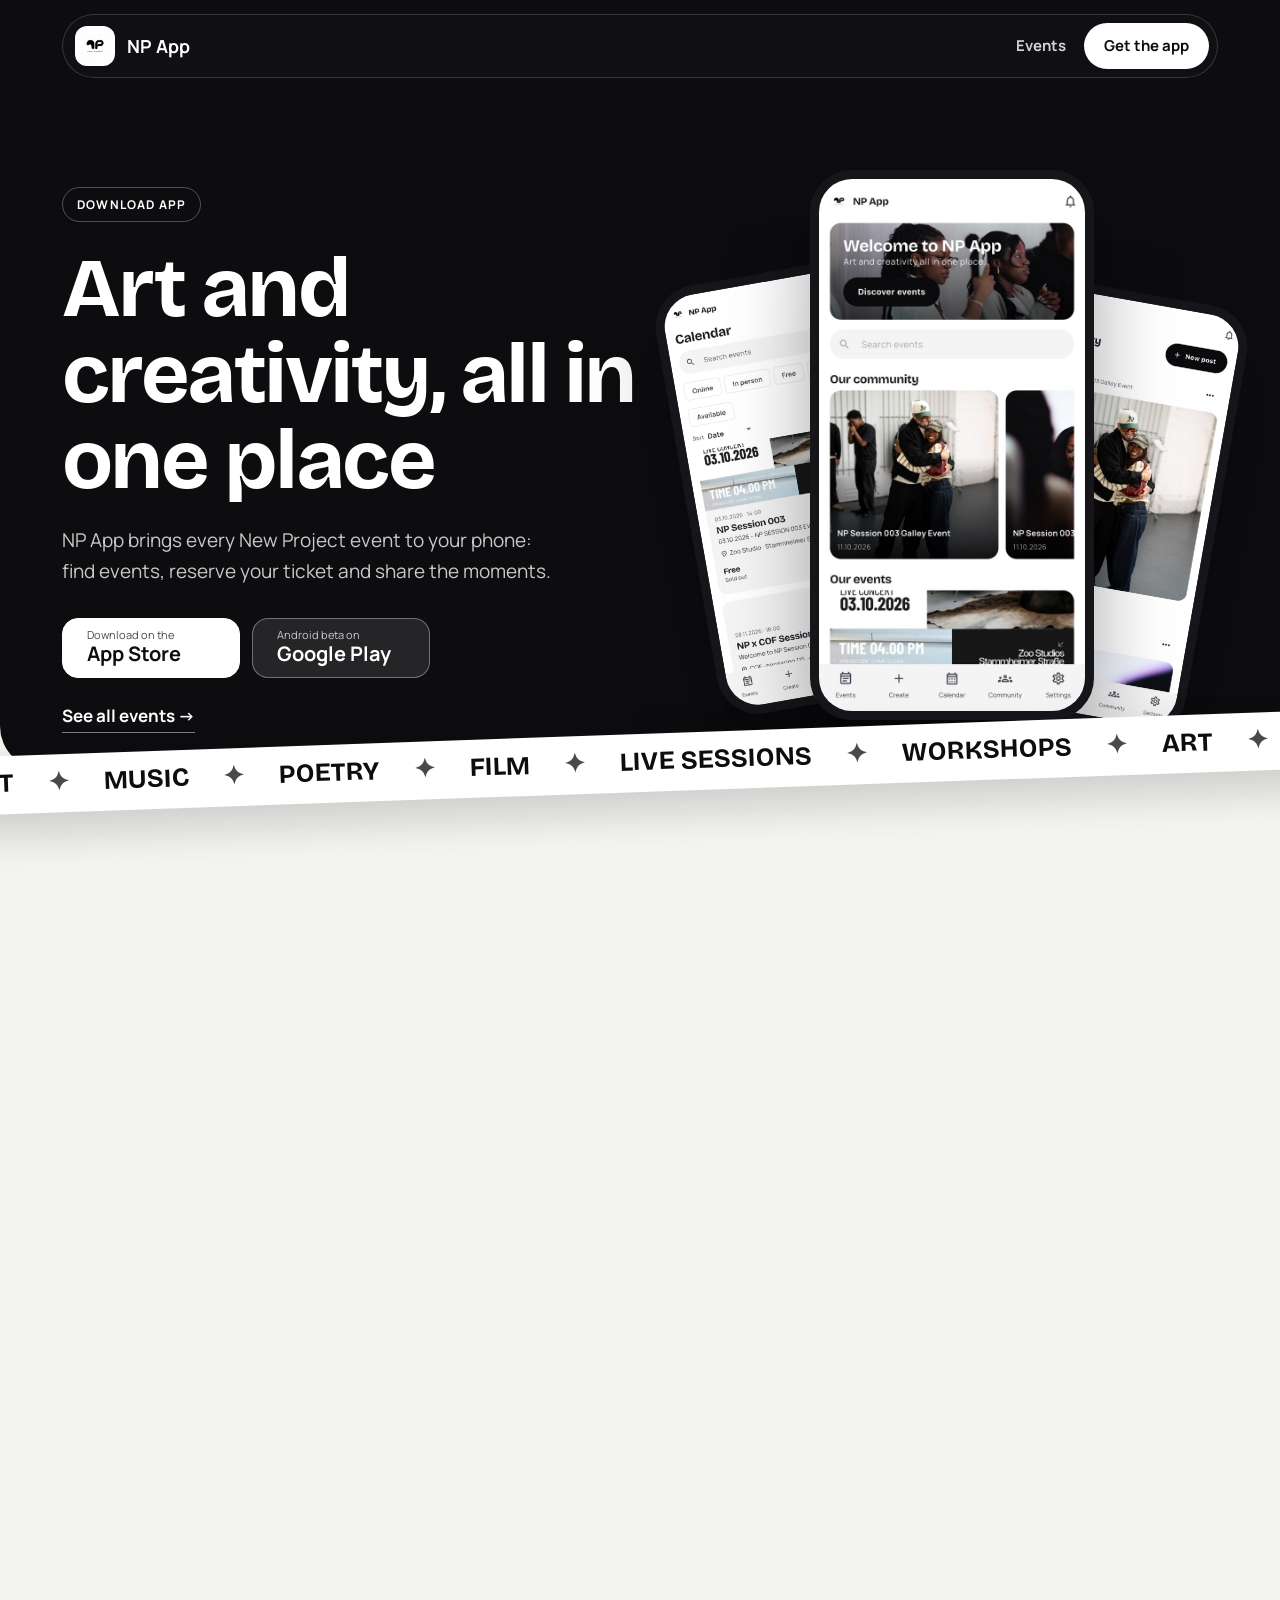
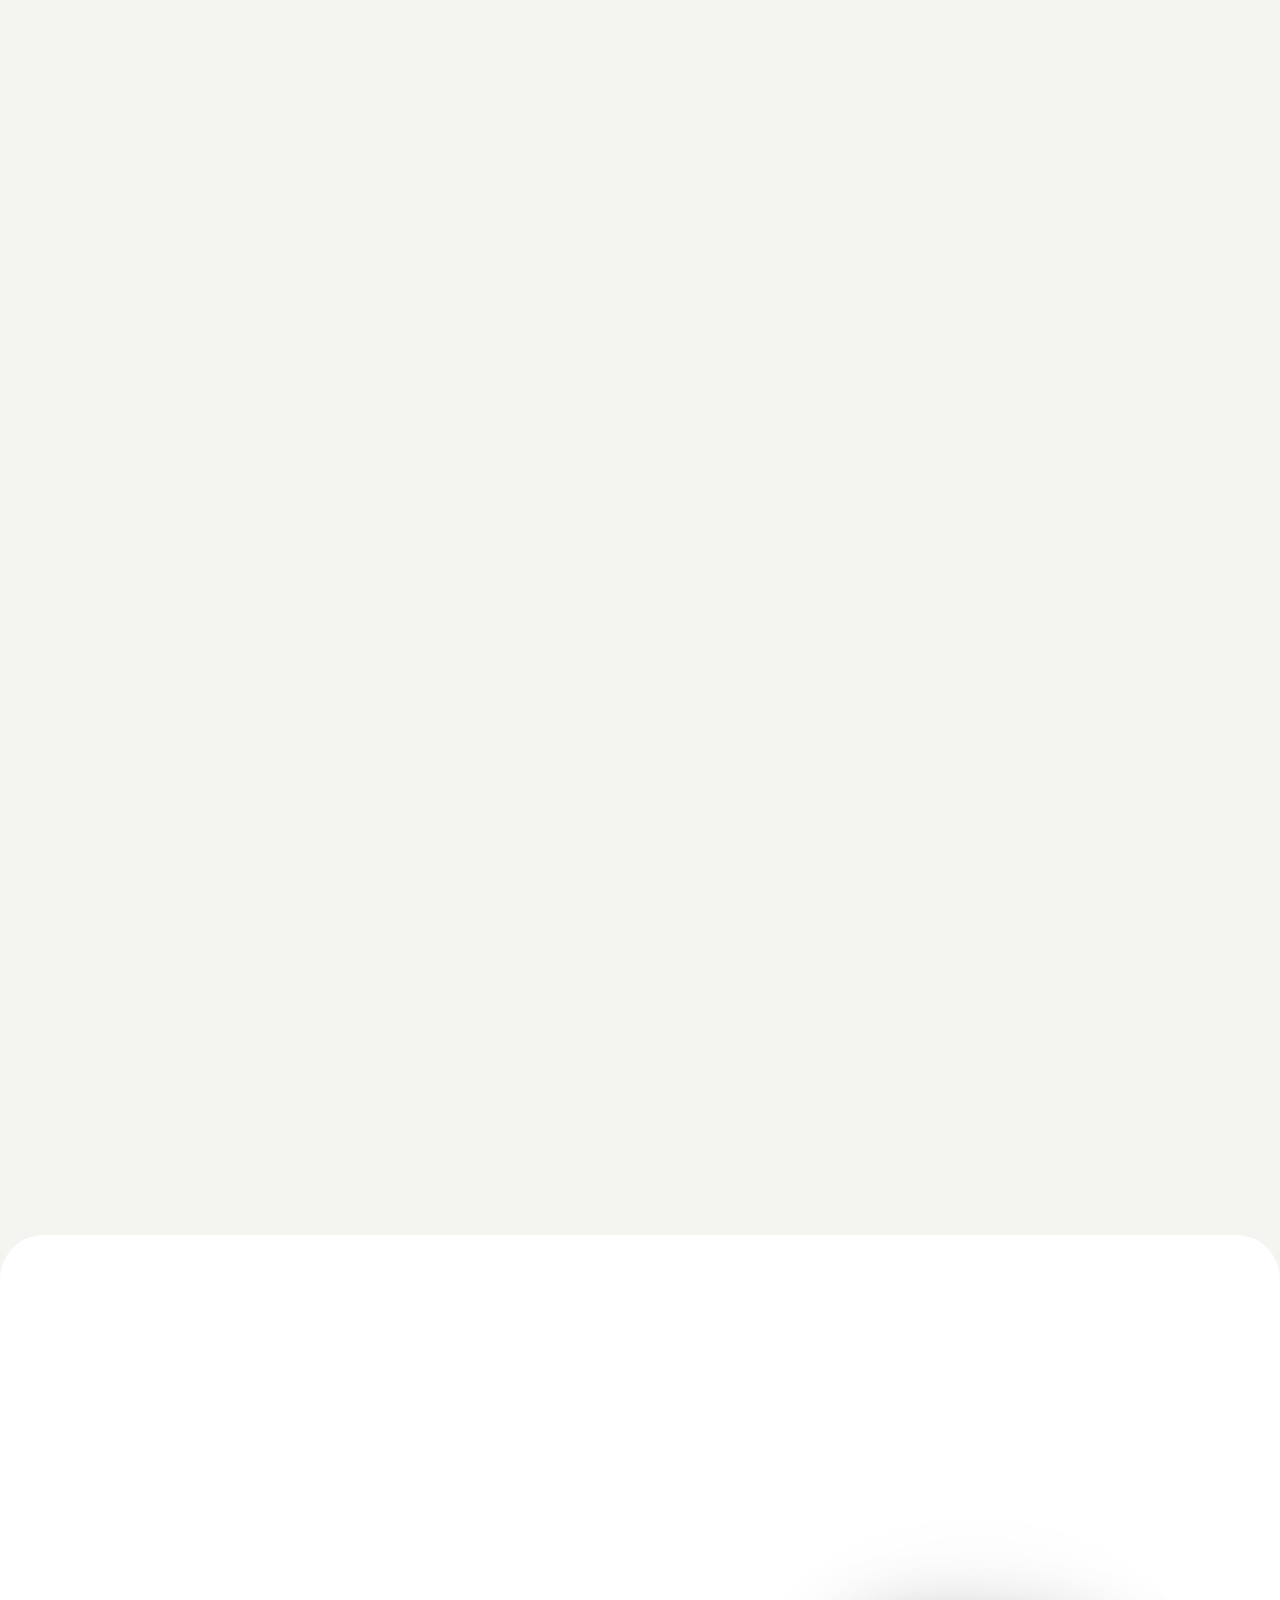
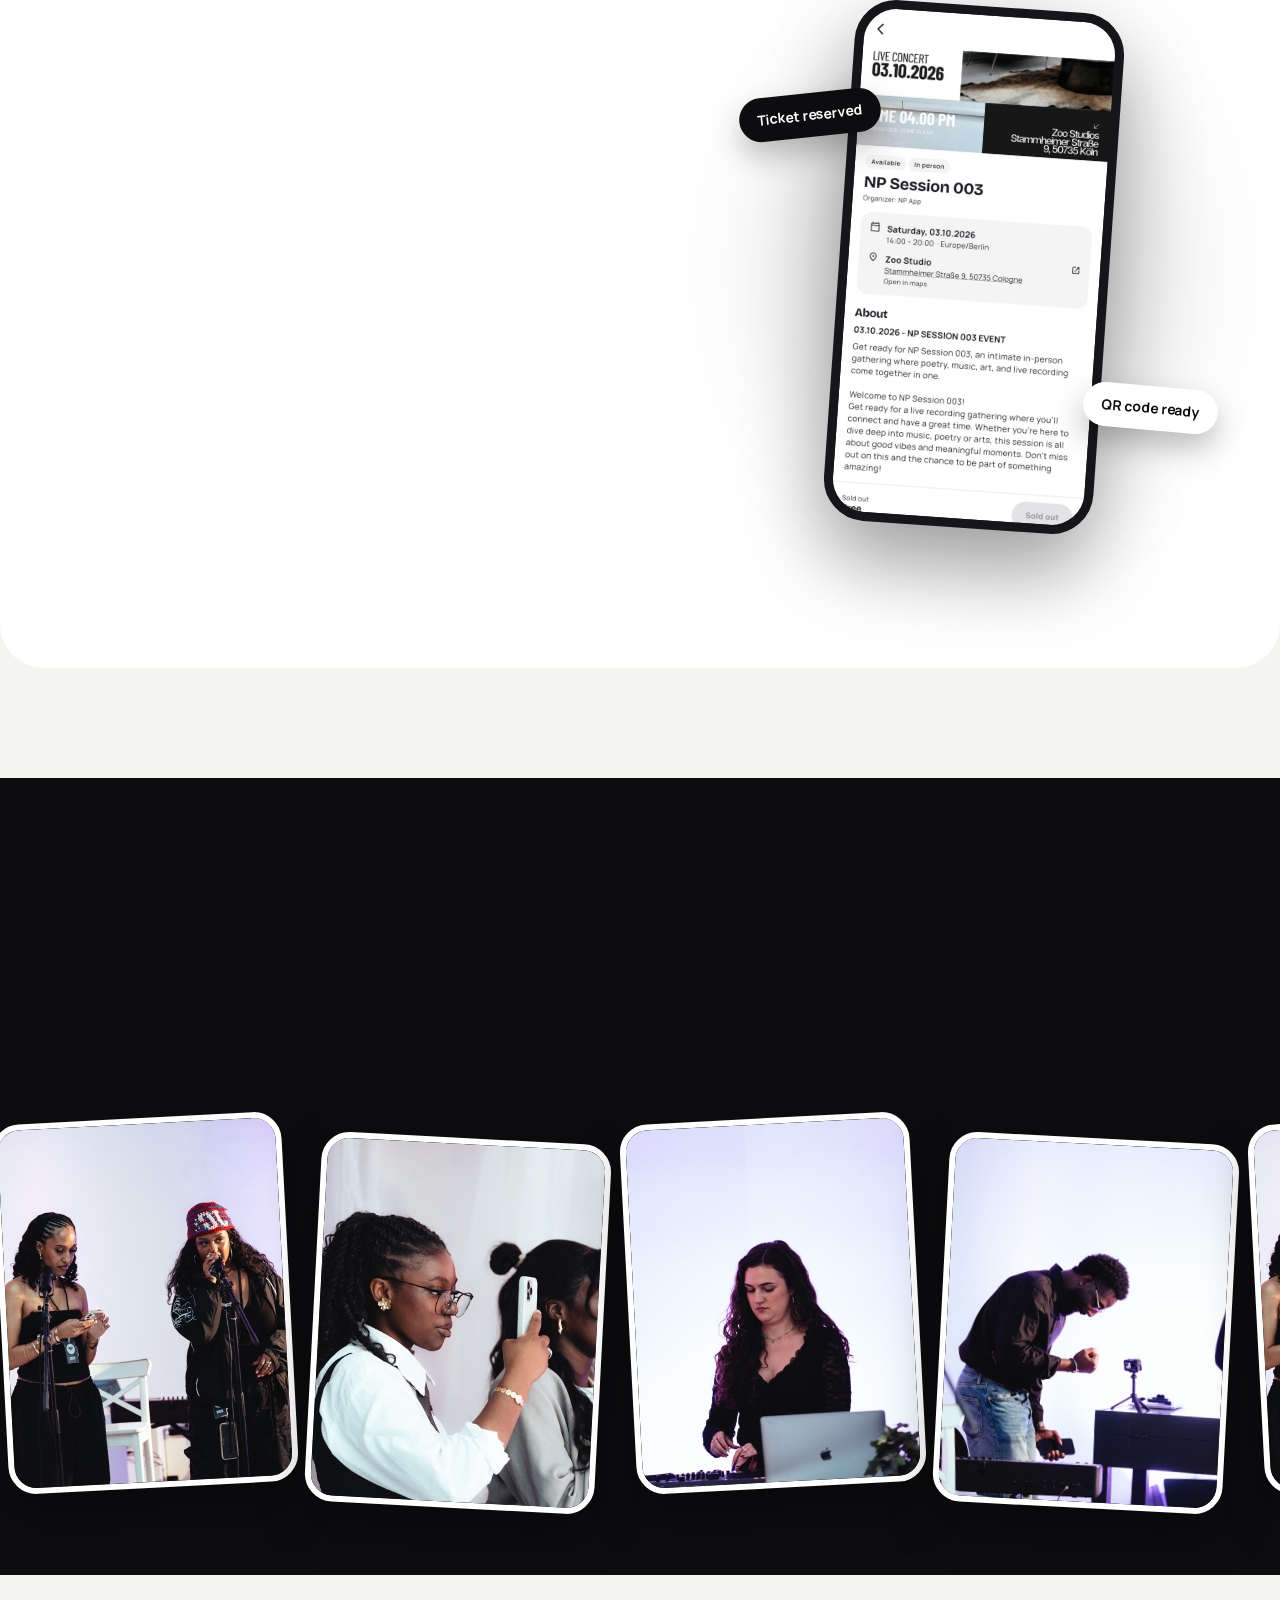
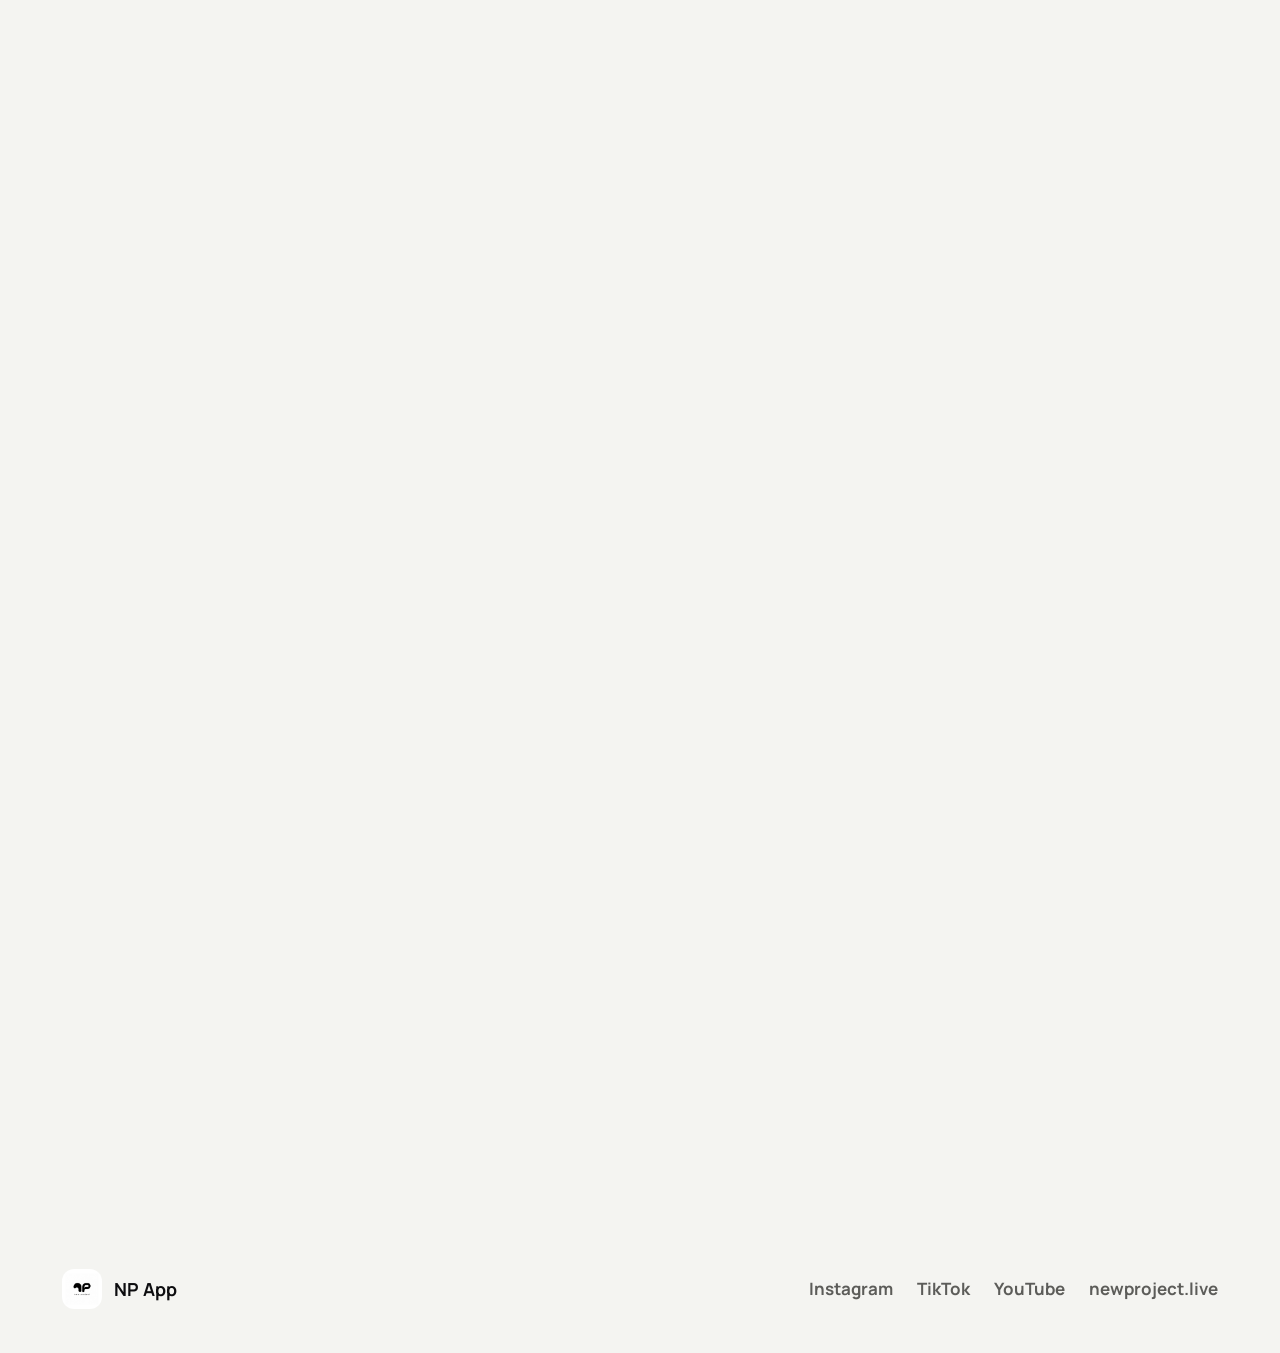
==== commit ac00af82: "Landing page no longer slides sideways: the slanted strip is cut at the page edges Co-Authored-By: C" ====
--- a/index.html
+++ b/index.html
@@ -44,10 +44,10 @@
             </div>
         </div>
     </section>
-    <div class="ticker" aria-hidden="true"><div class="track">
+    <div class="strip" aria-hidden="true"><div class="ticker"><div class="track">
         <span>Art</span><span>Music</span><span>Poetry</span><span>Film</span><span>Live sessions</span><span>Workshops</span>
         <span>Art</span><span>Music</span><span>Poetry</span><span>Film</span><span>Live sessions</span><span>Workshops</span>
-    </div></div>
+    </div></div></div>
 
     <section class="why wrap">
         <div class="head reveal">
--- a/landing/sections.css
+++ b/landing/sections.css
@@ -19,9 +19,13 @@
   .cluster .p2 { top: 120px; left: 0; width: 226px; }
   .cluster .p3 { top: 140px; right: 0; width: 226px; }
 }
-.ticker { position: relative; z-index: 3; width: 106vw; margin: -36px 0 0 -3vw; padding: 15px 0;
-          overflow: hidden; background: #fff; color: var(--ink); white-space: nowrap;
-          transform: rotate(-2deg); box-shadow: 0 18px 44px rgba(13,13,16,.18); }
+/* The slanted strip is wider than the page; this band cuts its ends off, so nothing sticks out
+   sideways and the page cannot slide left and right. */
+.strip { position: relative; z-index: 3; margin: calc(-3vw - 36px) 0 -44px;
+         padding: 3vw 0 calc(3vw + 44px); overflow: hidden; pointer-events: none; }
+.ticker { width: 106%; margin-left: -3%; padding: 15px 0; overflow: hidden; background: #fff;
+          color: var(--ink); white-space: nowrap; transform: rotate(-2deg);
+          box-shadow: 0 18px 44px rgba(13,13,16,.18); }
 .ticker .track, .reel .track { display: inline-flex; }
 .ticker span { margin-right: 34px; font: 700 26px/1 "Bricolage", sans-serif; text-transform: uppercase; }
 .ticker span::after { content: '✦'; margin-left: 34px; opacity: .75; }
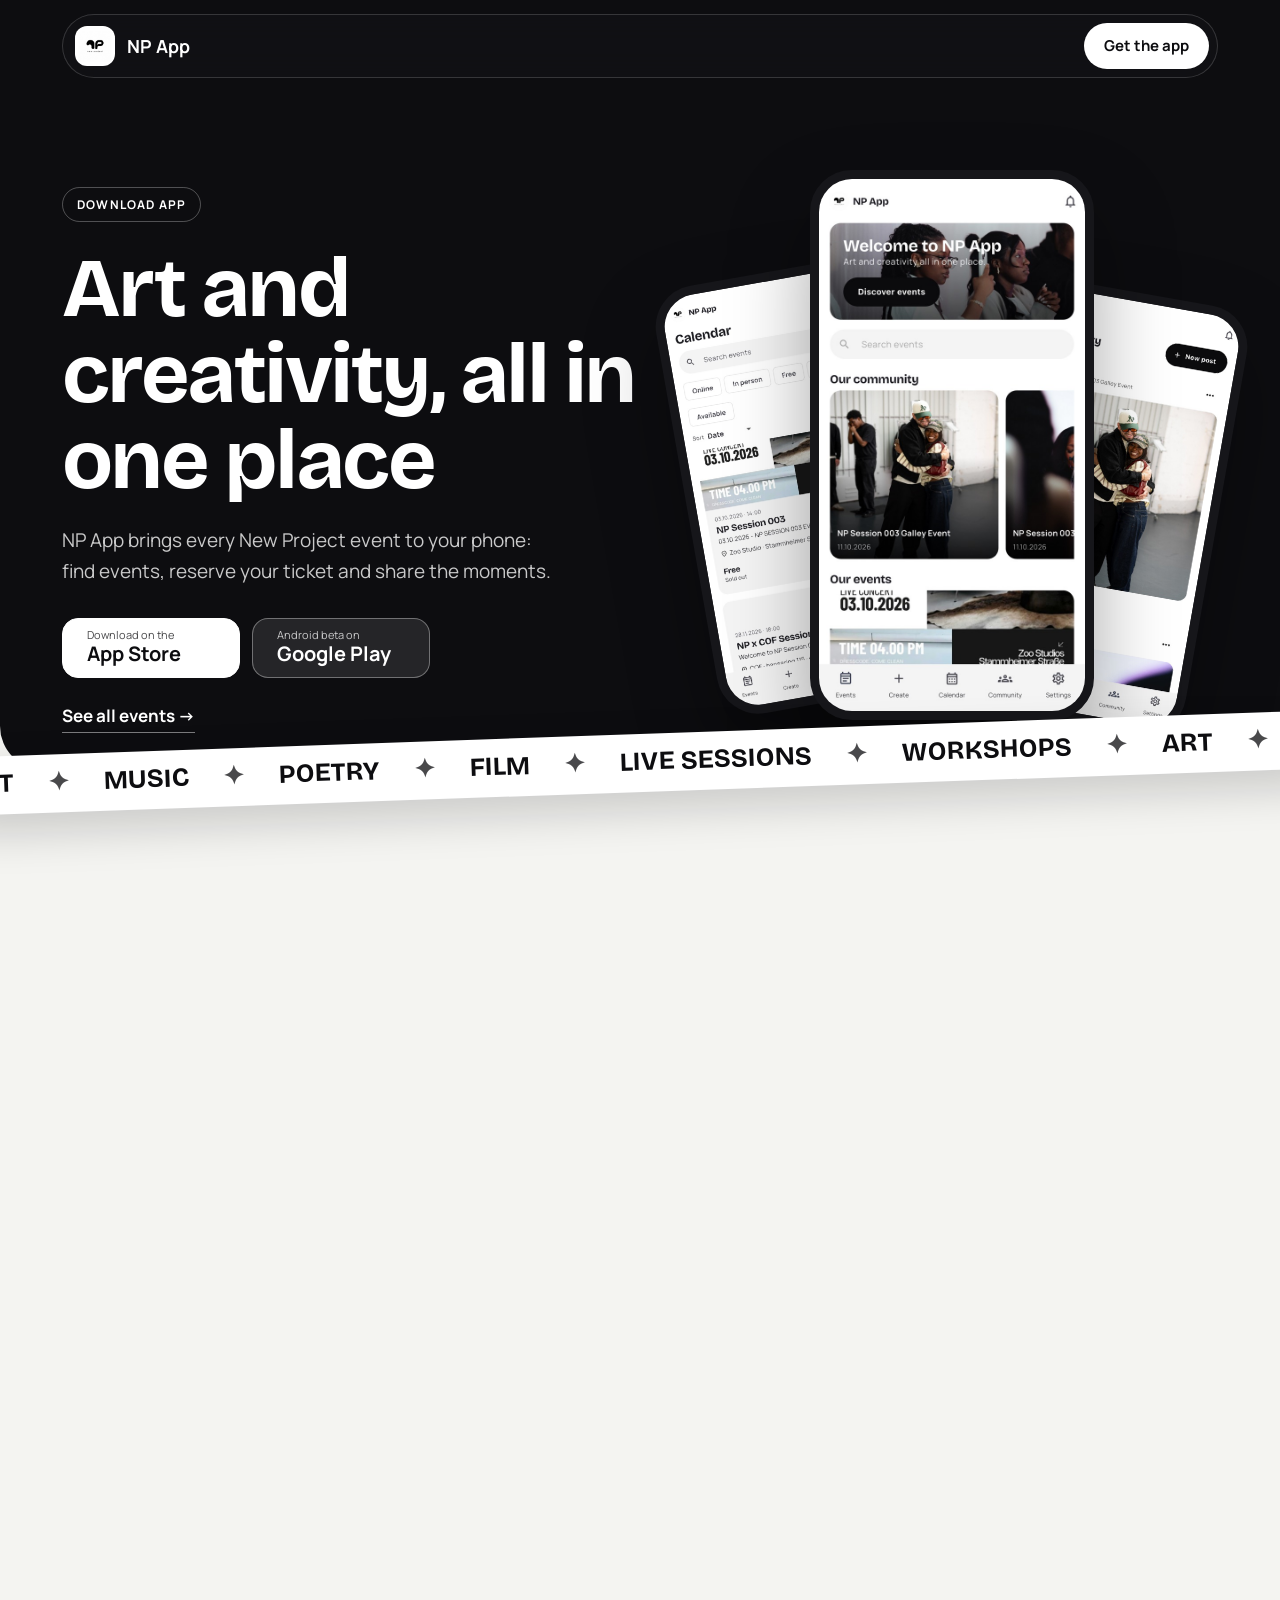
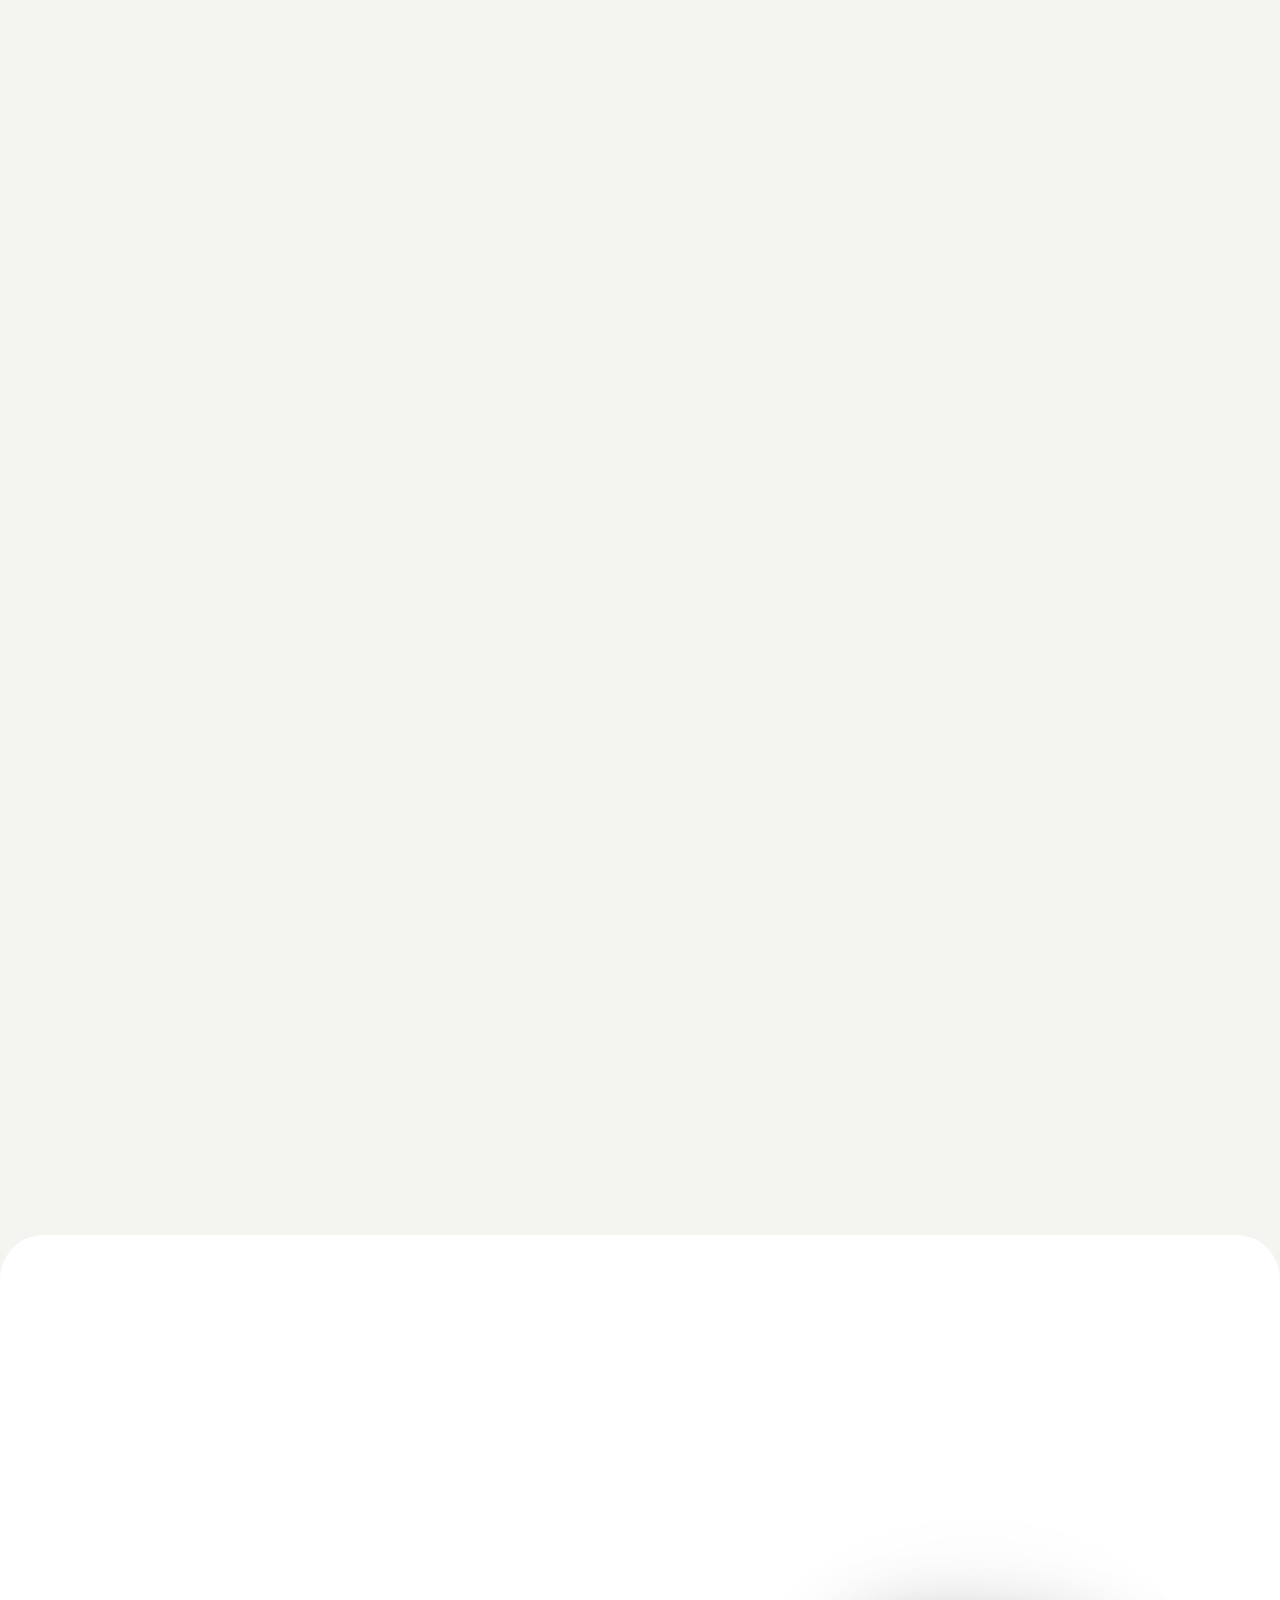
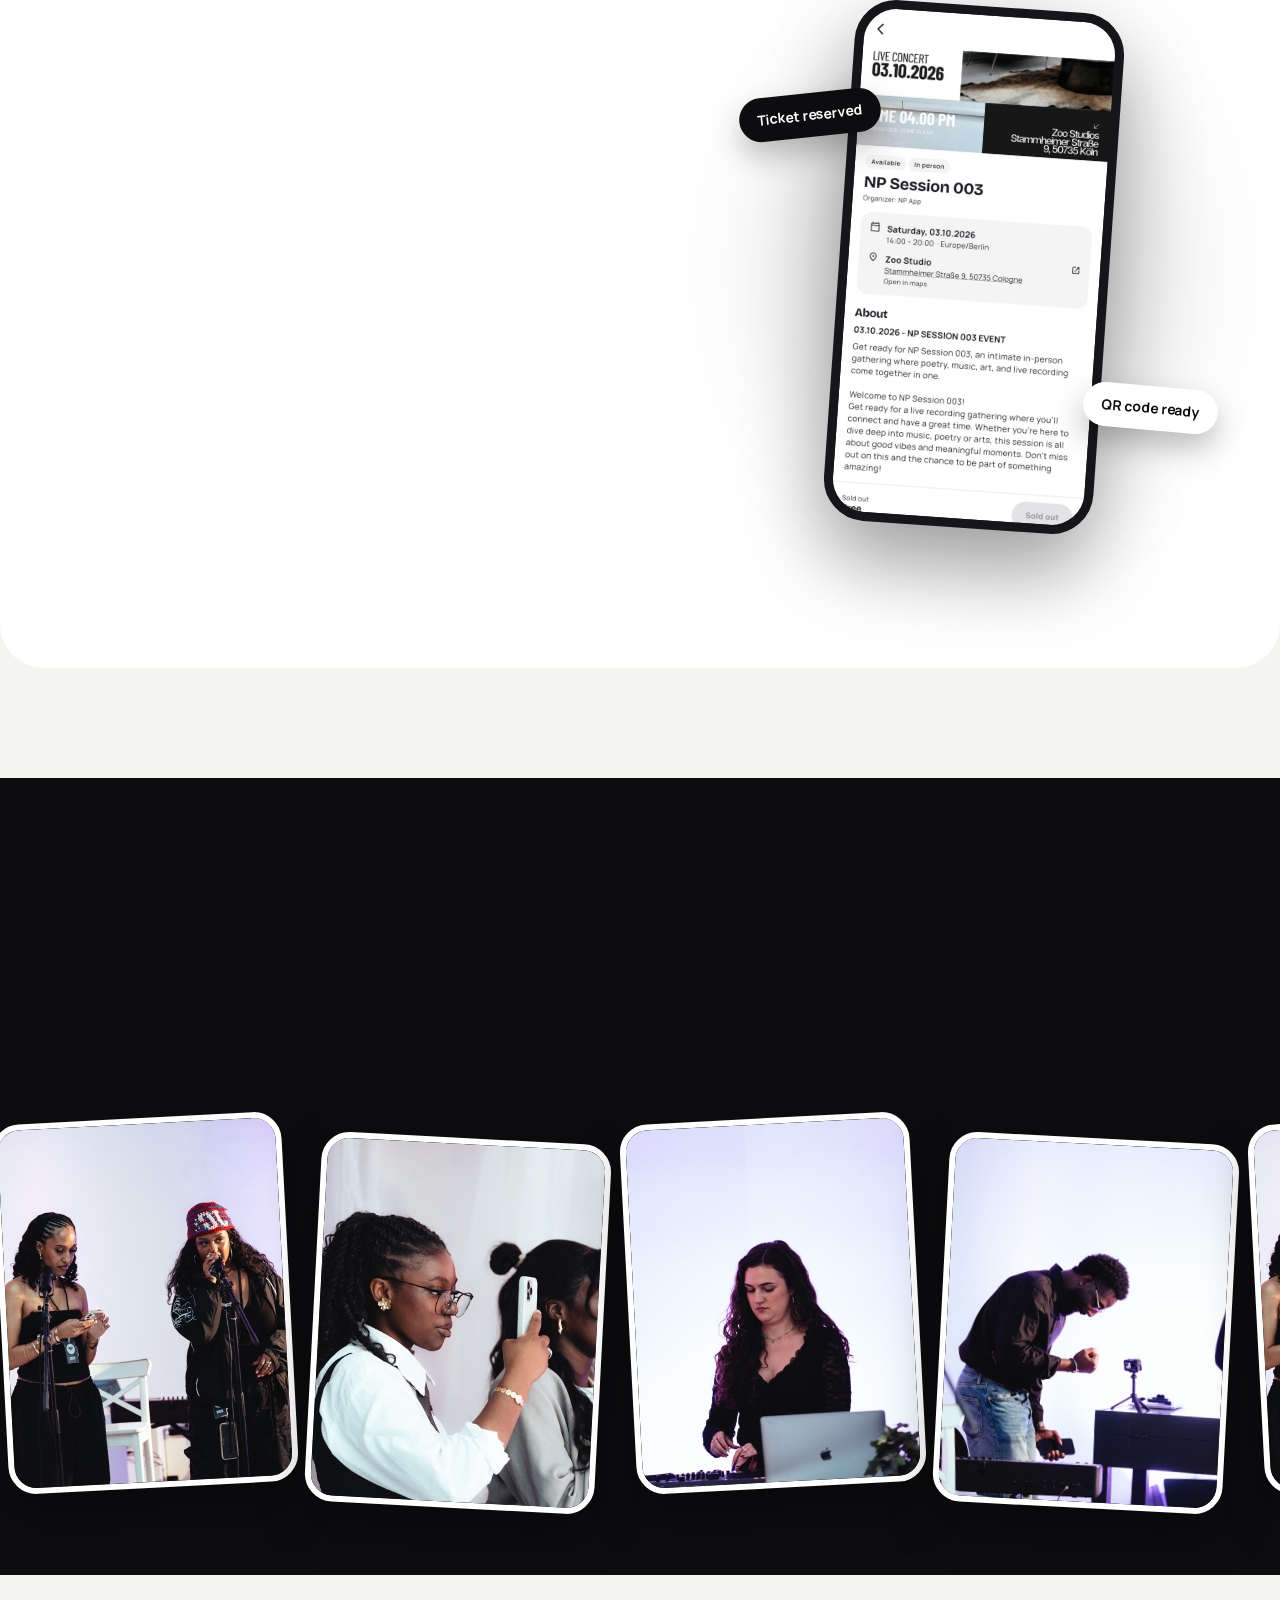
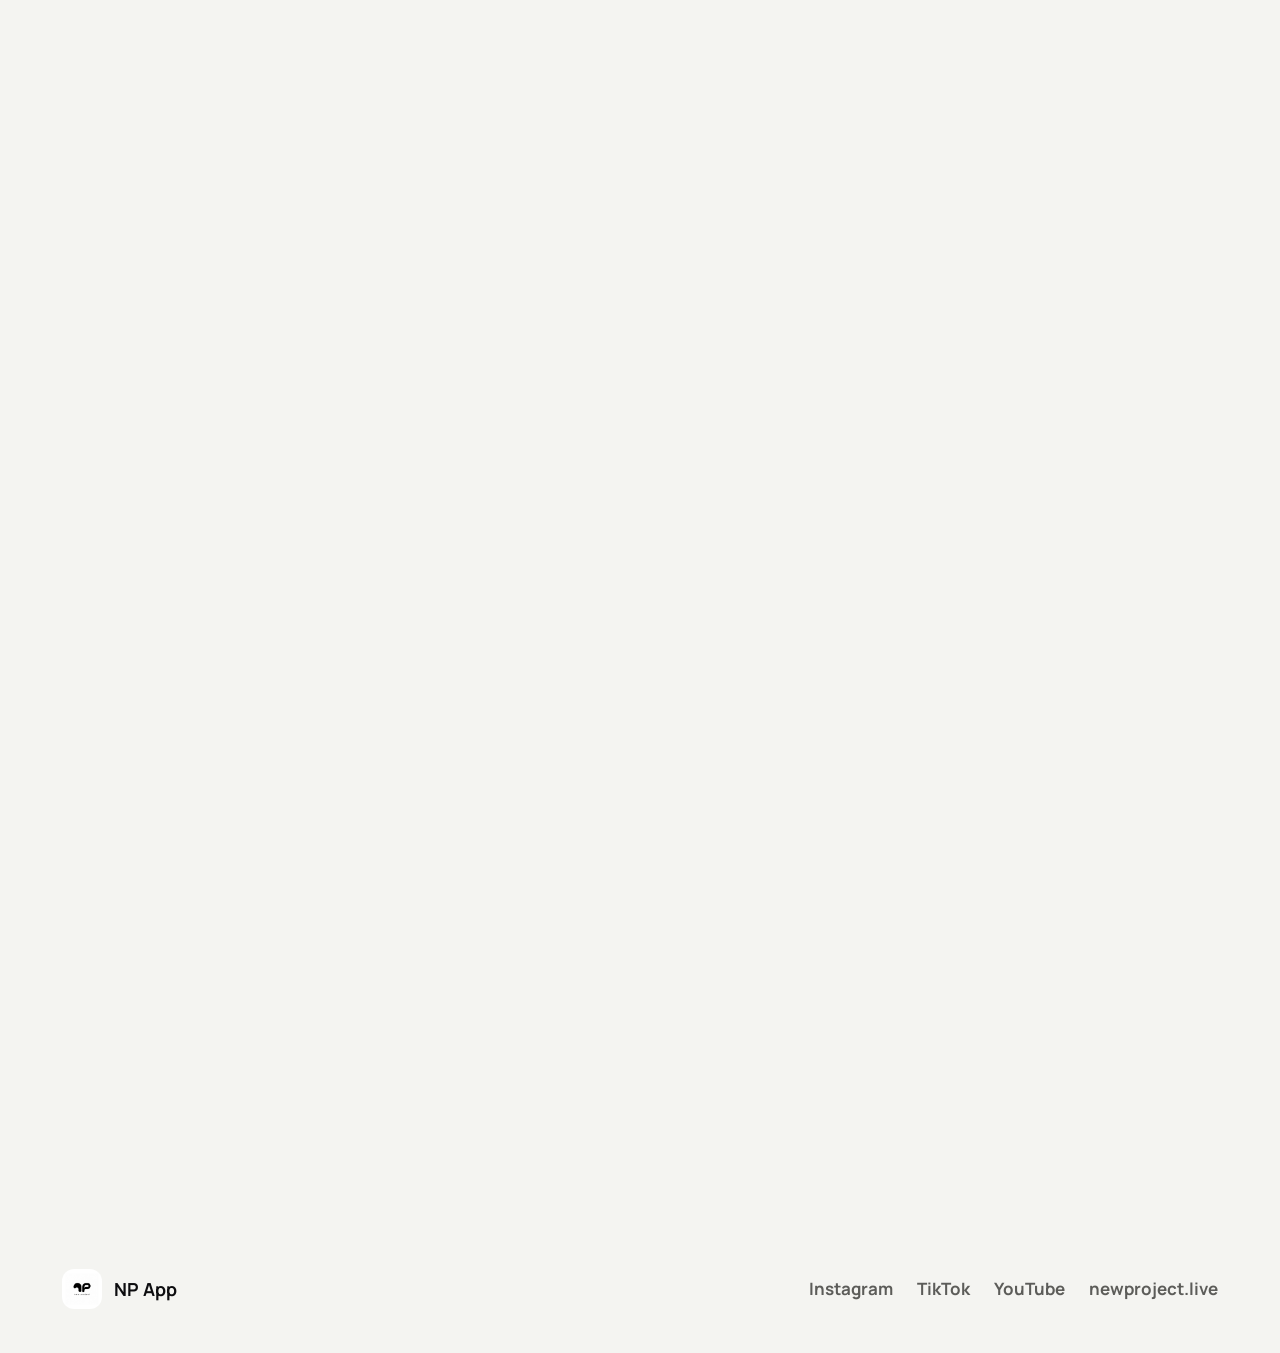
==== commit cde88bf3: "Remove Events from the top navigation Co-Authored-By: Claude Opus 5.5 <noreply@anthropic.com>" ====
--- a/index.html
+++ b/index.html
@@ -21,7 +21,7 @@
 <body>
     <header class="top"><div class="bar">
         <a class="brand" href="#top"><img src="booking/app-icon.png" alt="">NP App</a>
-        <nav class="links"><a href="/events/">Events</a><a class="get" href="#get">Get the app</a></nav>
+        <nav class="links"><a class="get" href="#get">Get the app</a></nav>
     </div></header>
 
     <!-- Hero: what the app is, the two downloads, three floating screens -->
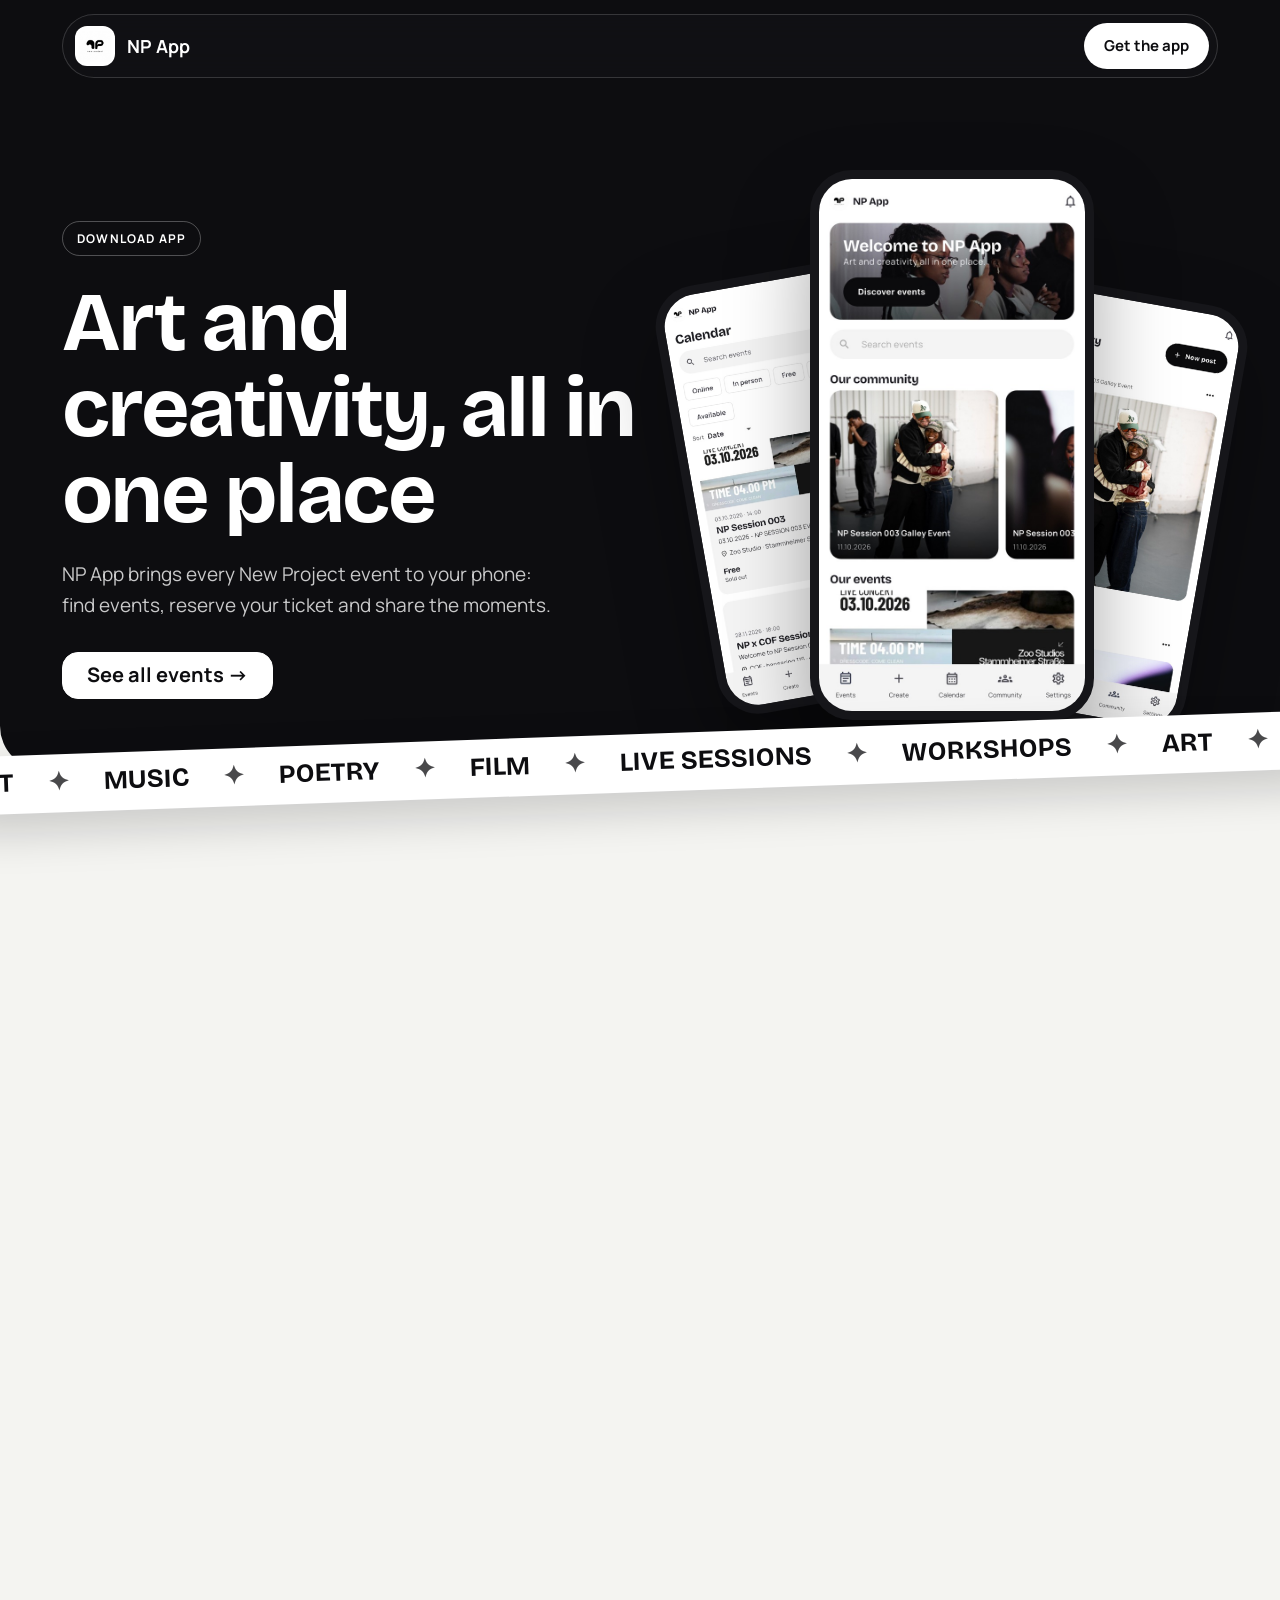
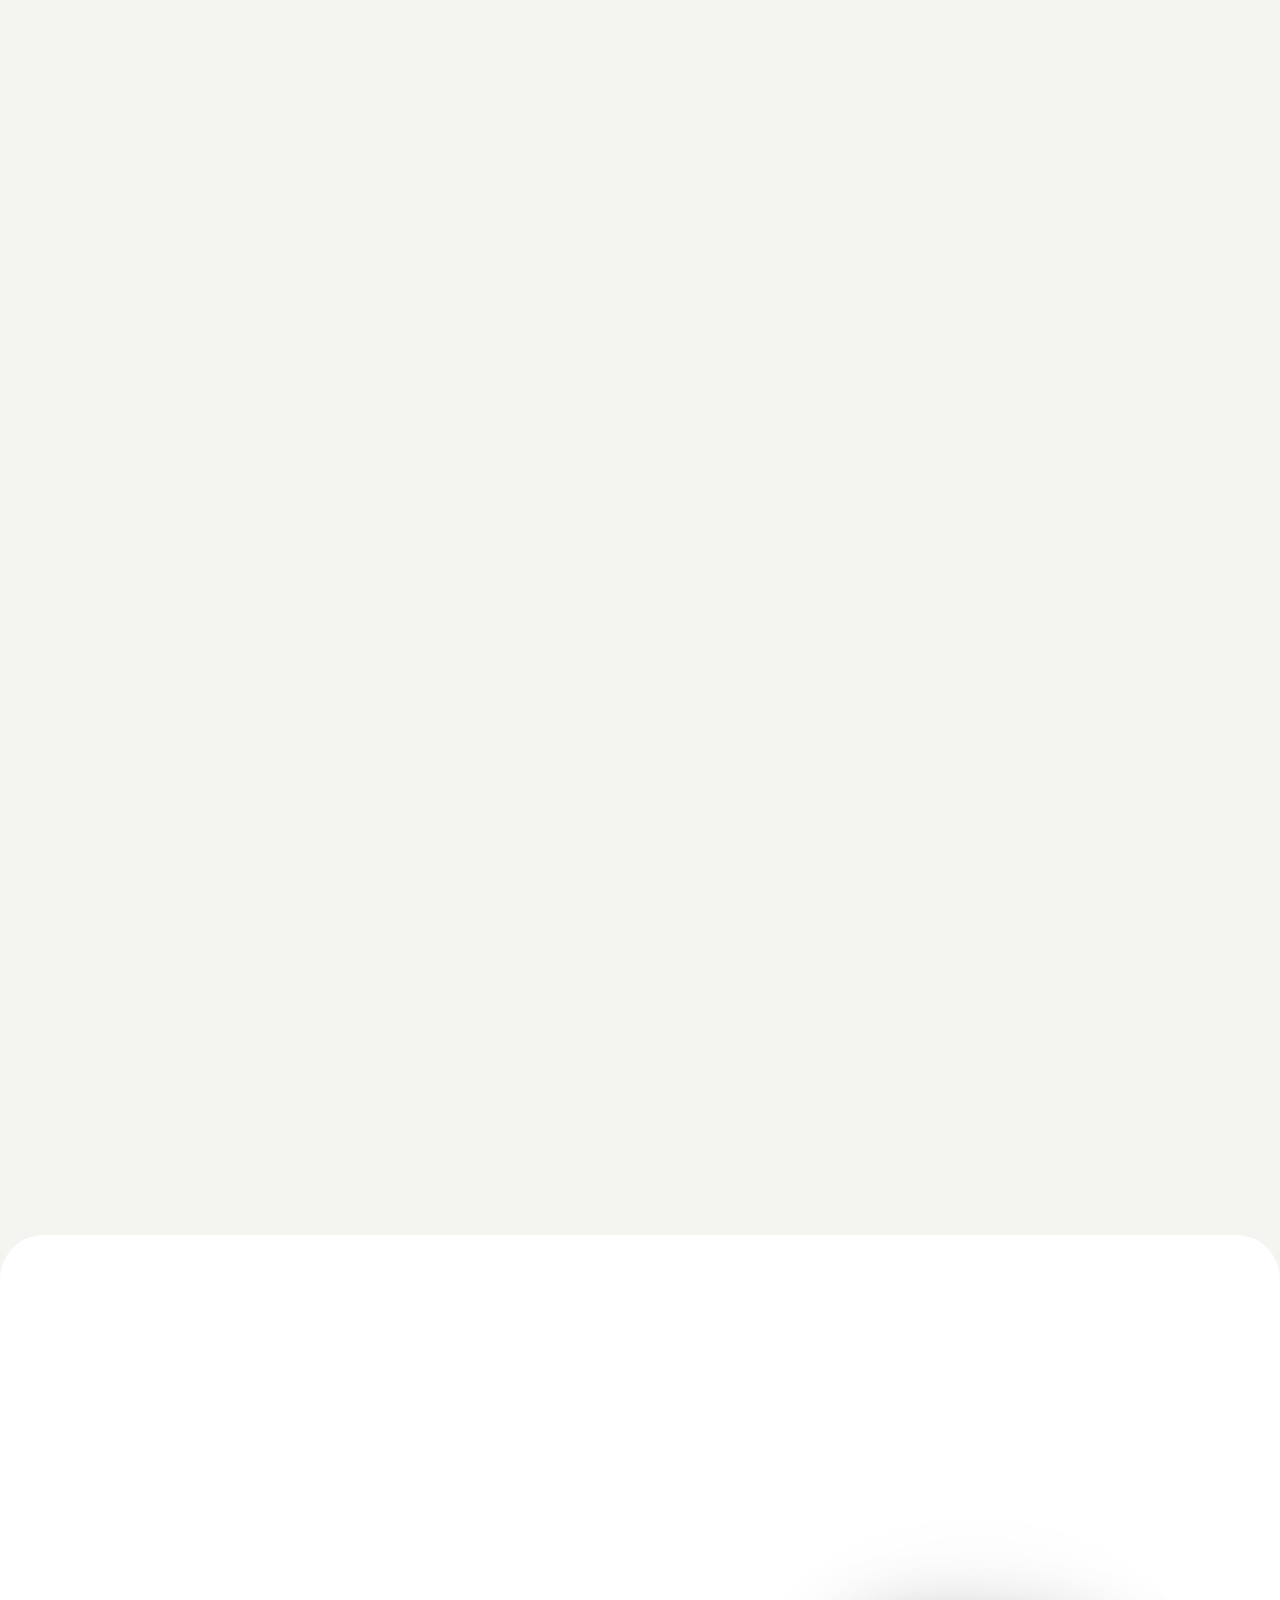
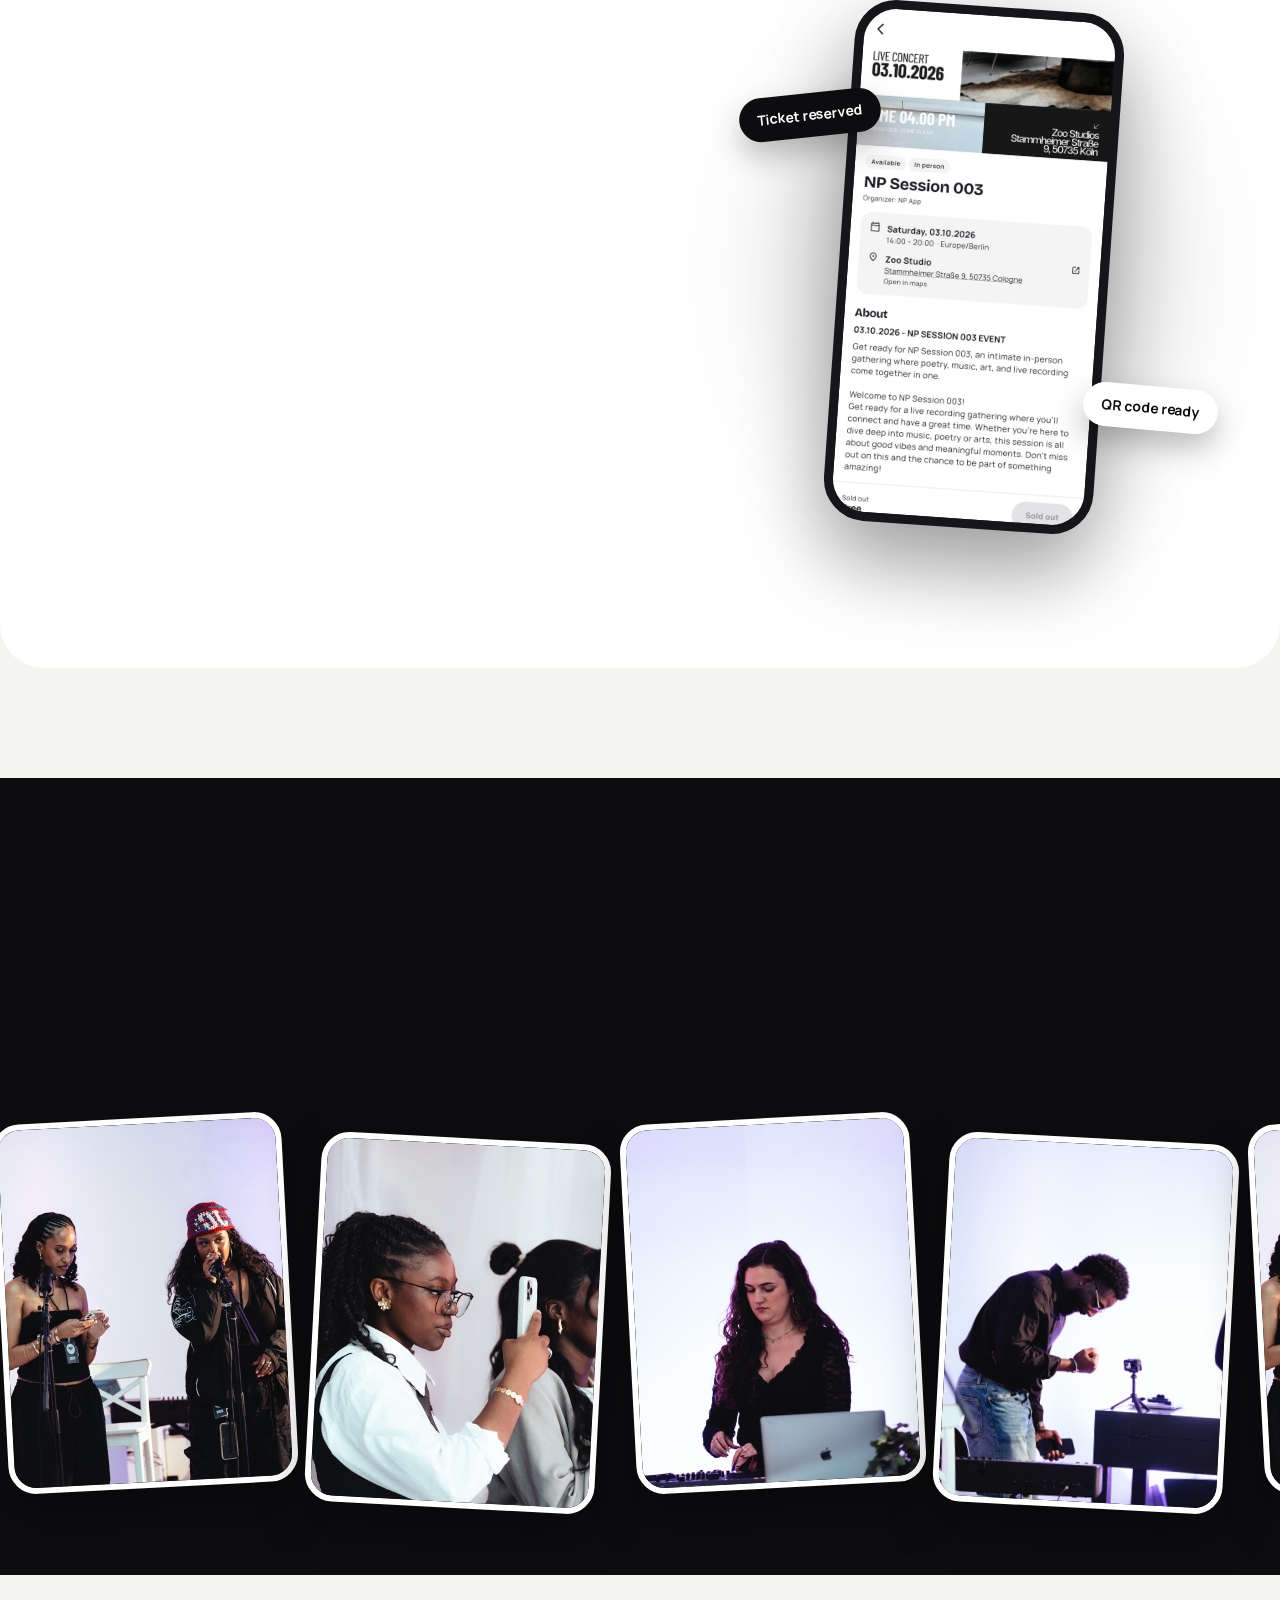
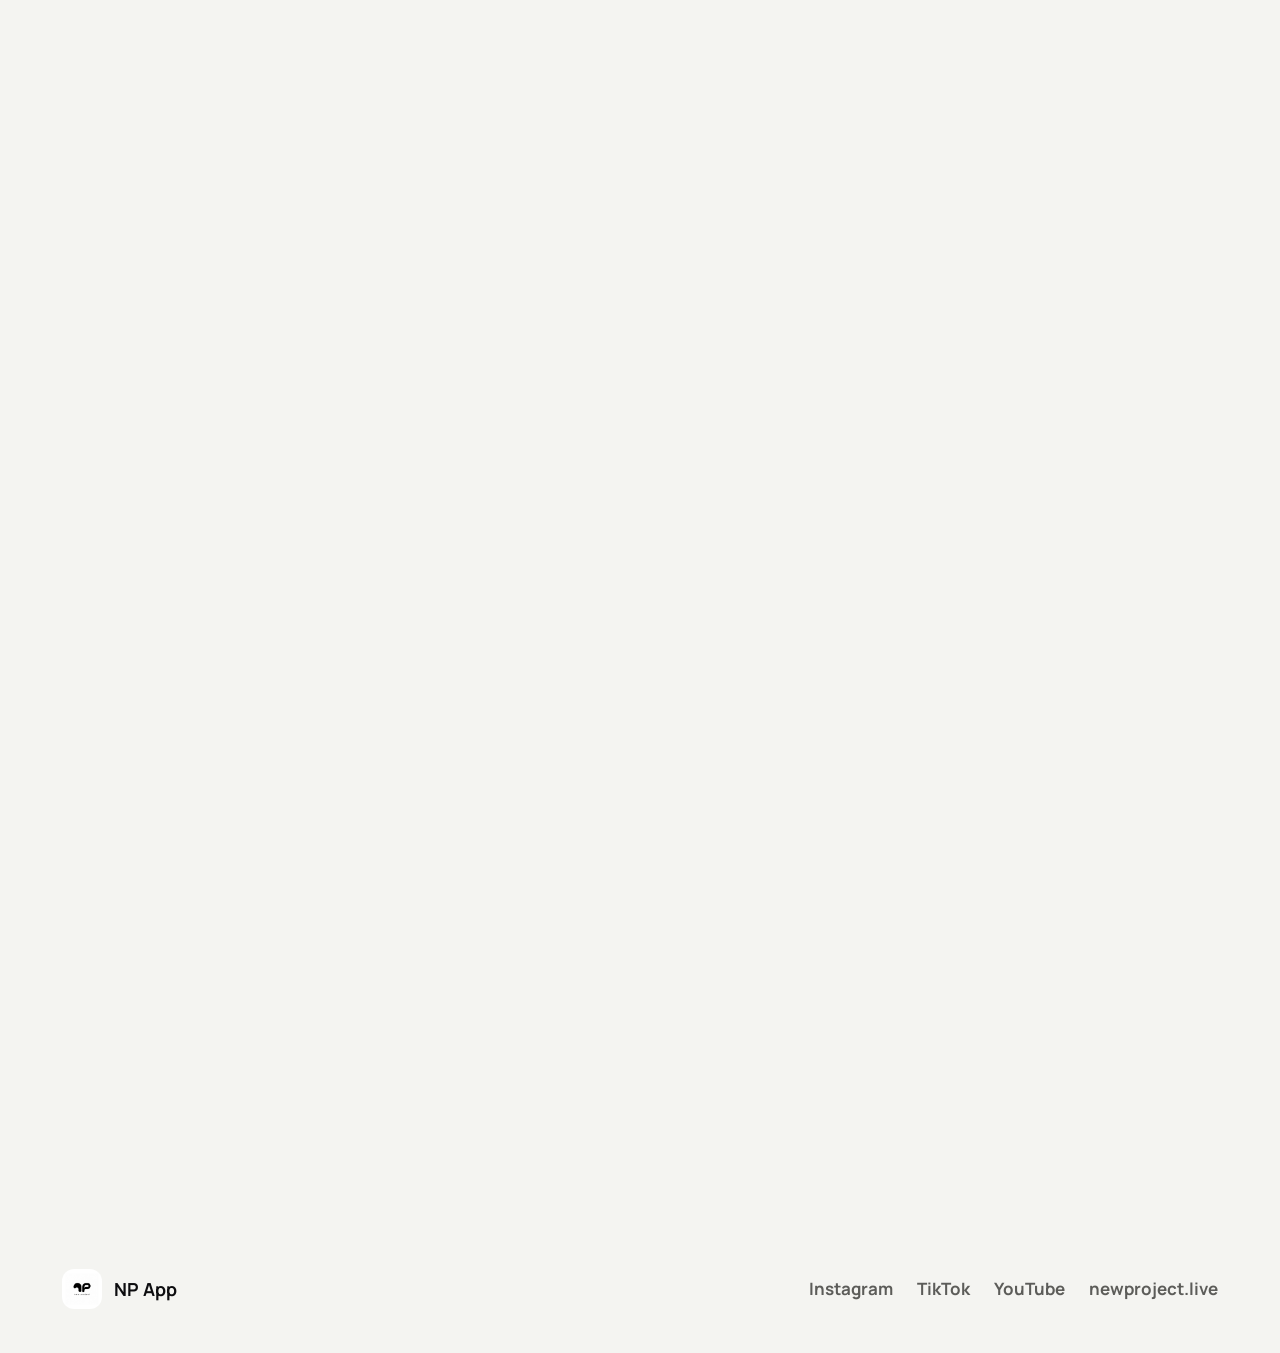
==== commit 79581cfc: "Hero: only a See all events button Co-Authored-By: Claude Opus 5.5 <noreply@anthropic.com>" ====
--- a/index.html
+++ b/index.html
@@ -32,10 +32,8 @@
                 <h1>Art and creativity, all in one place</h1>
                 <p class="lead">NP App brings every New Project event to your phone: find events, reserve your ticket and share the moments.</p>
                 <div class="stores">
-                    <a class="btn" href="https://apps.apple.com/app/id6808212163"><small>Download on the</small>App Store</a>
-                    <a class="btn ghost" href="#get"><small>Android beta on</small>Google Play</a>
+                    <a class="btn" href="/events/">See all events →</a>
                 </div>
-                <a class="more" href="/events/">See all events →</a>
             </div>
             <div class="cluster">
                 <div class="phone p2"><img src="landing/discover.jpg" alt="Event calendar in NP App"></div>
